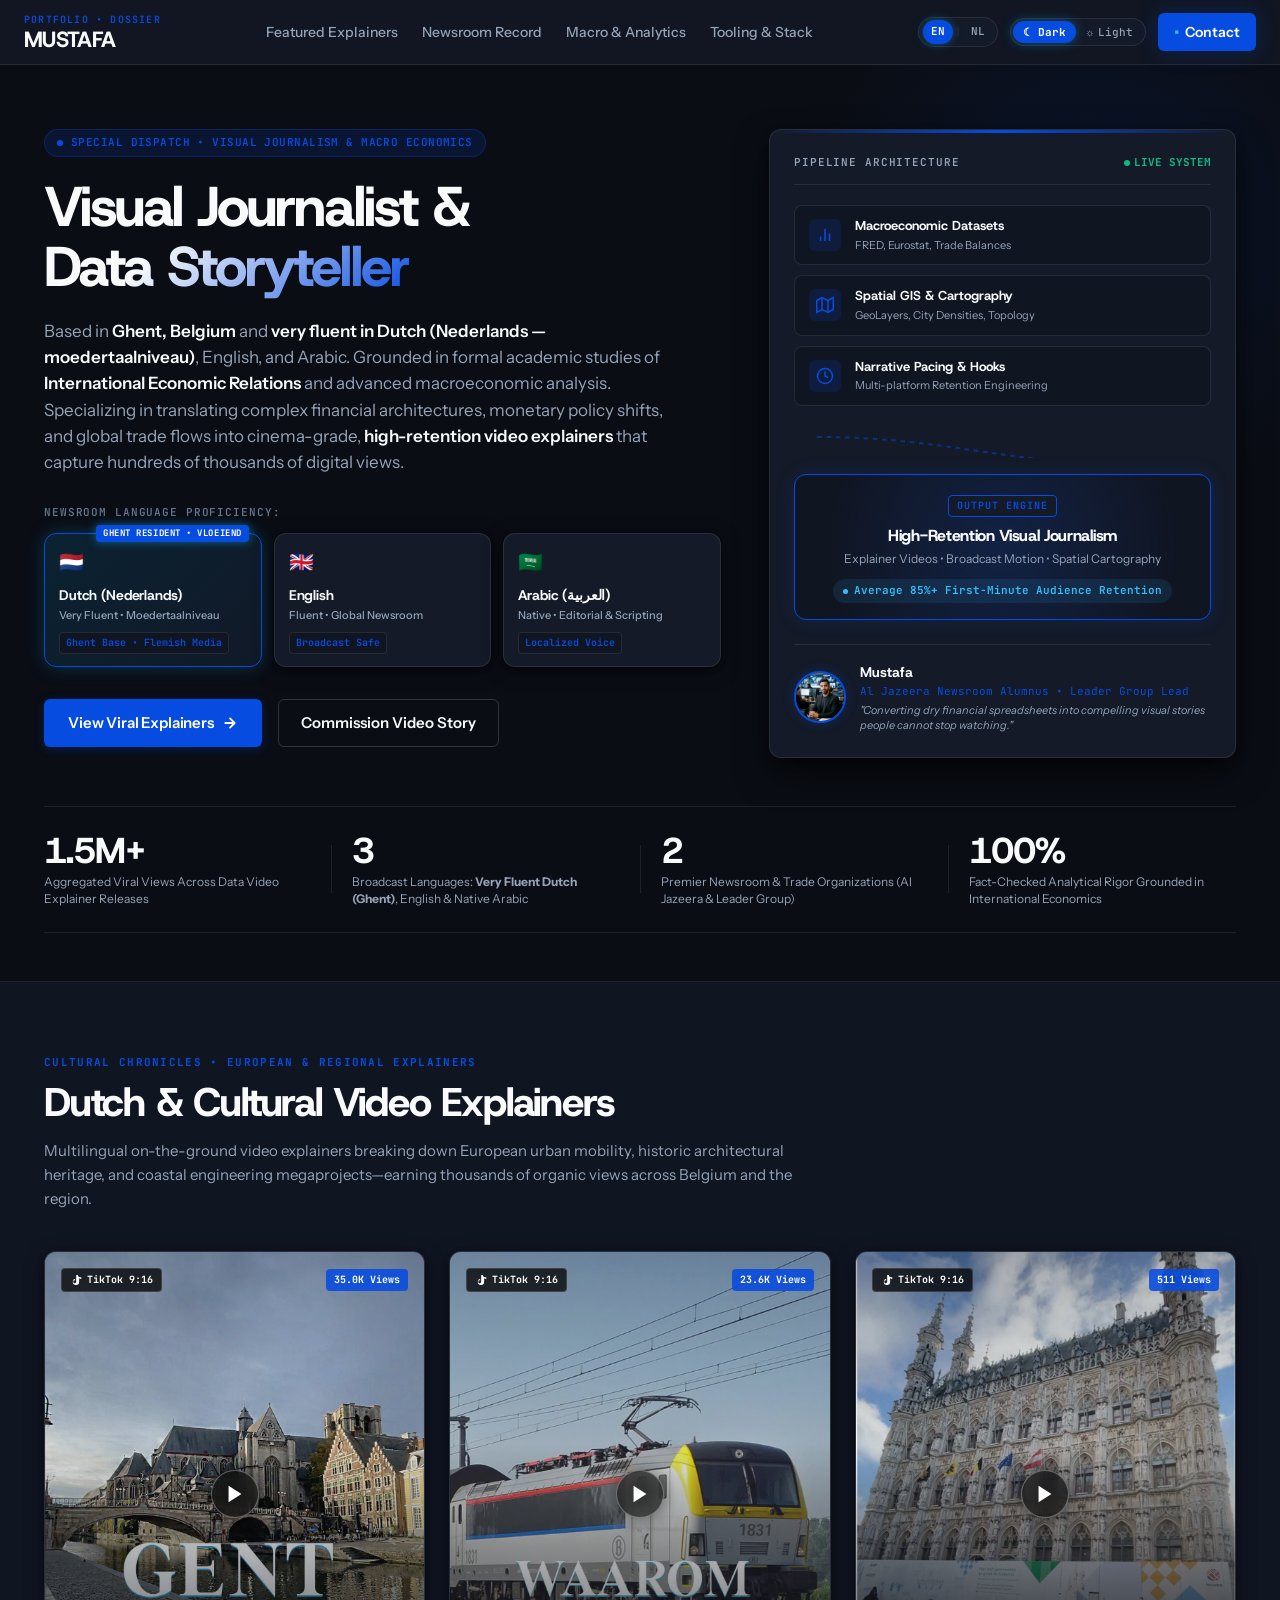
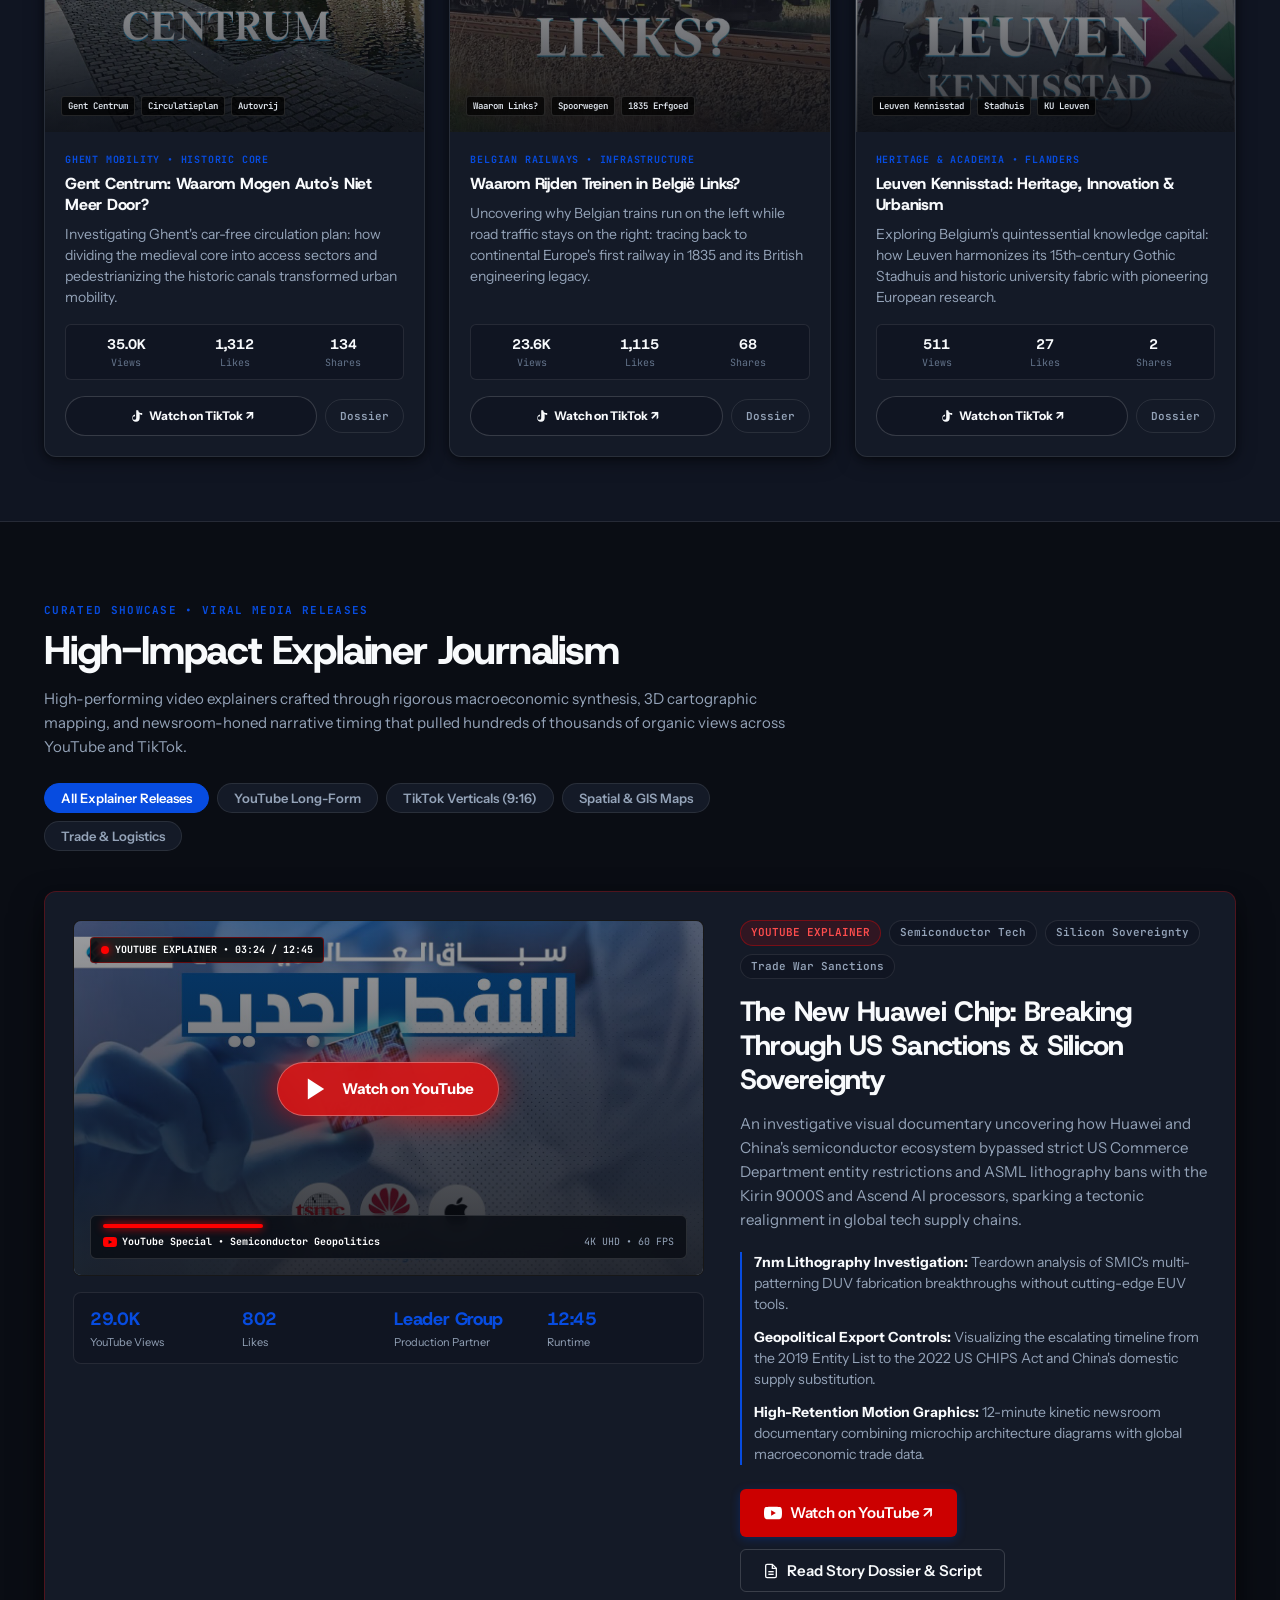
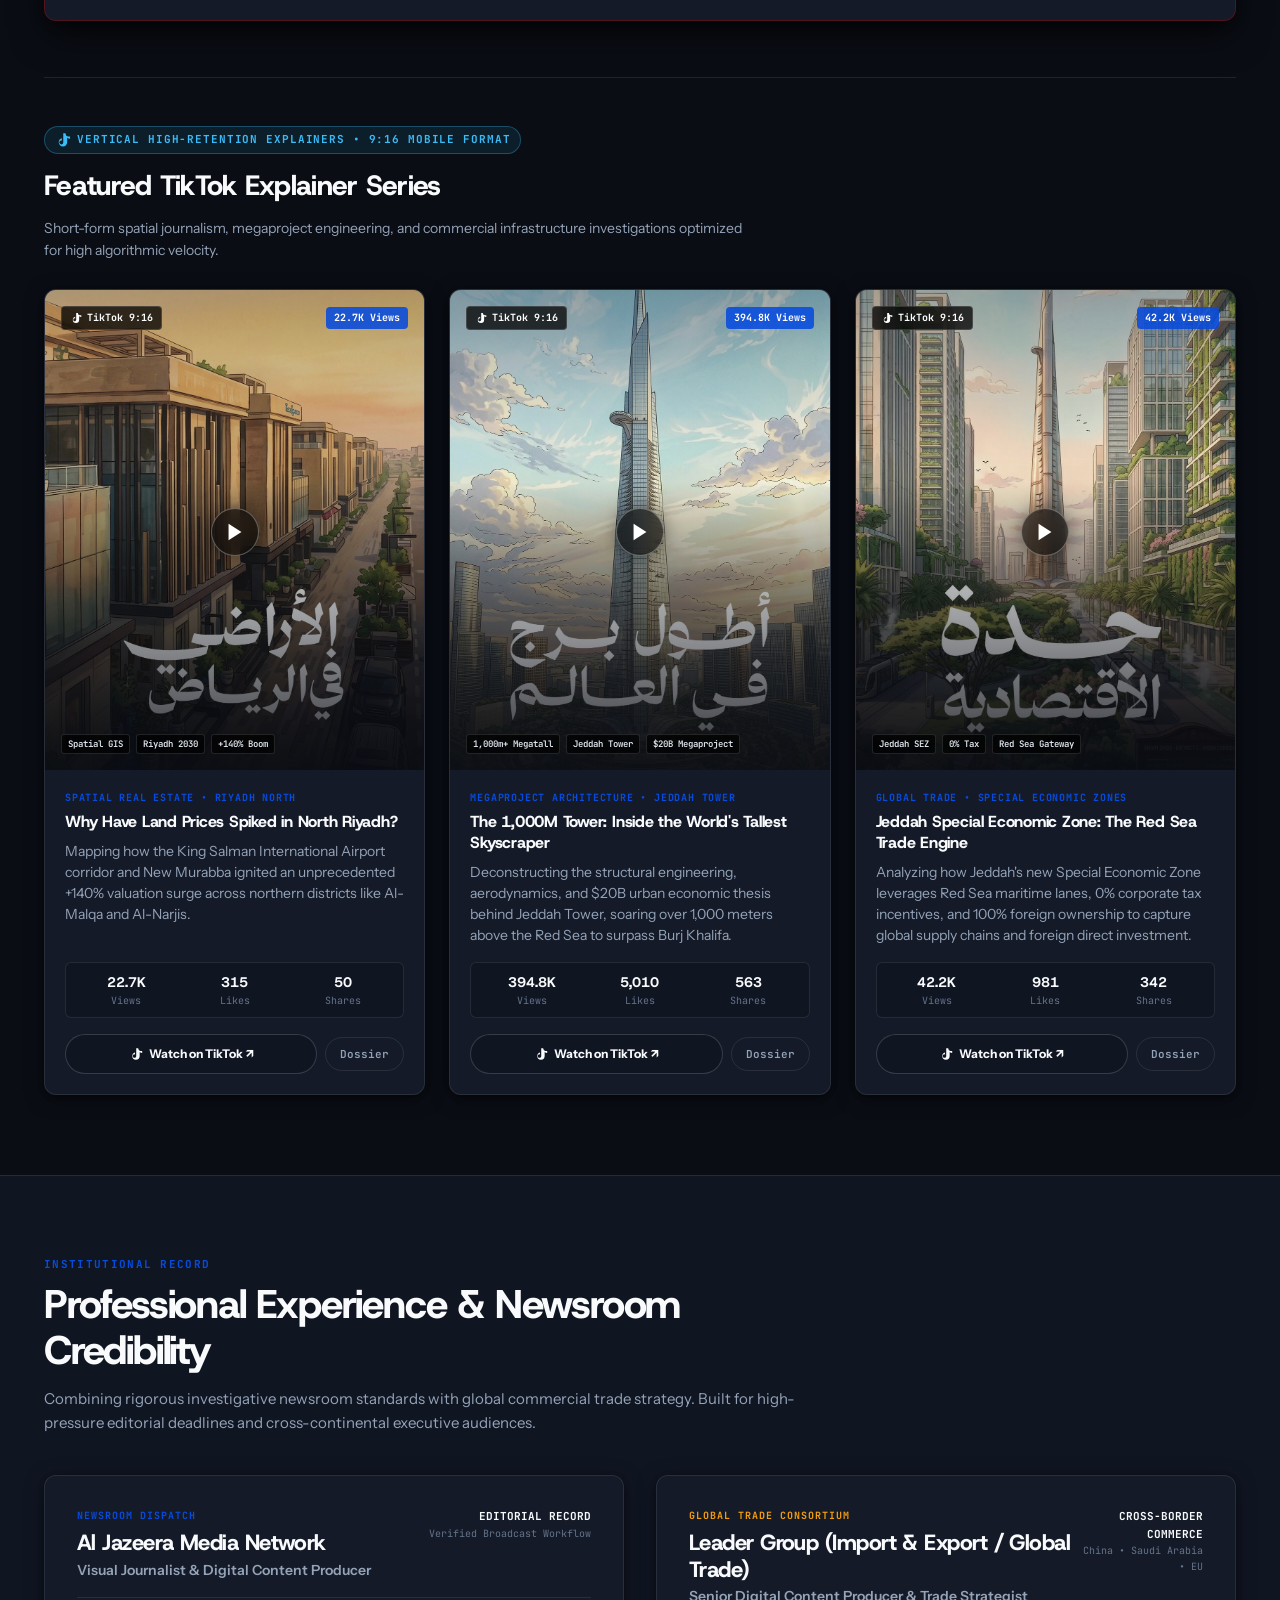
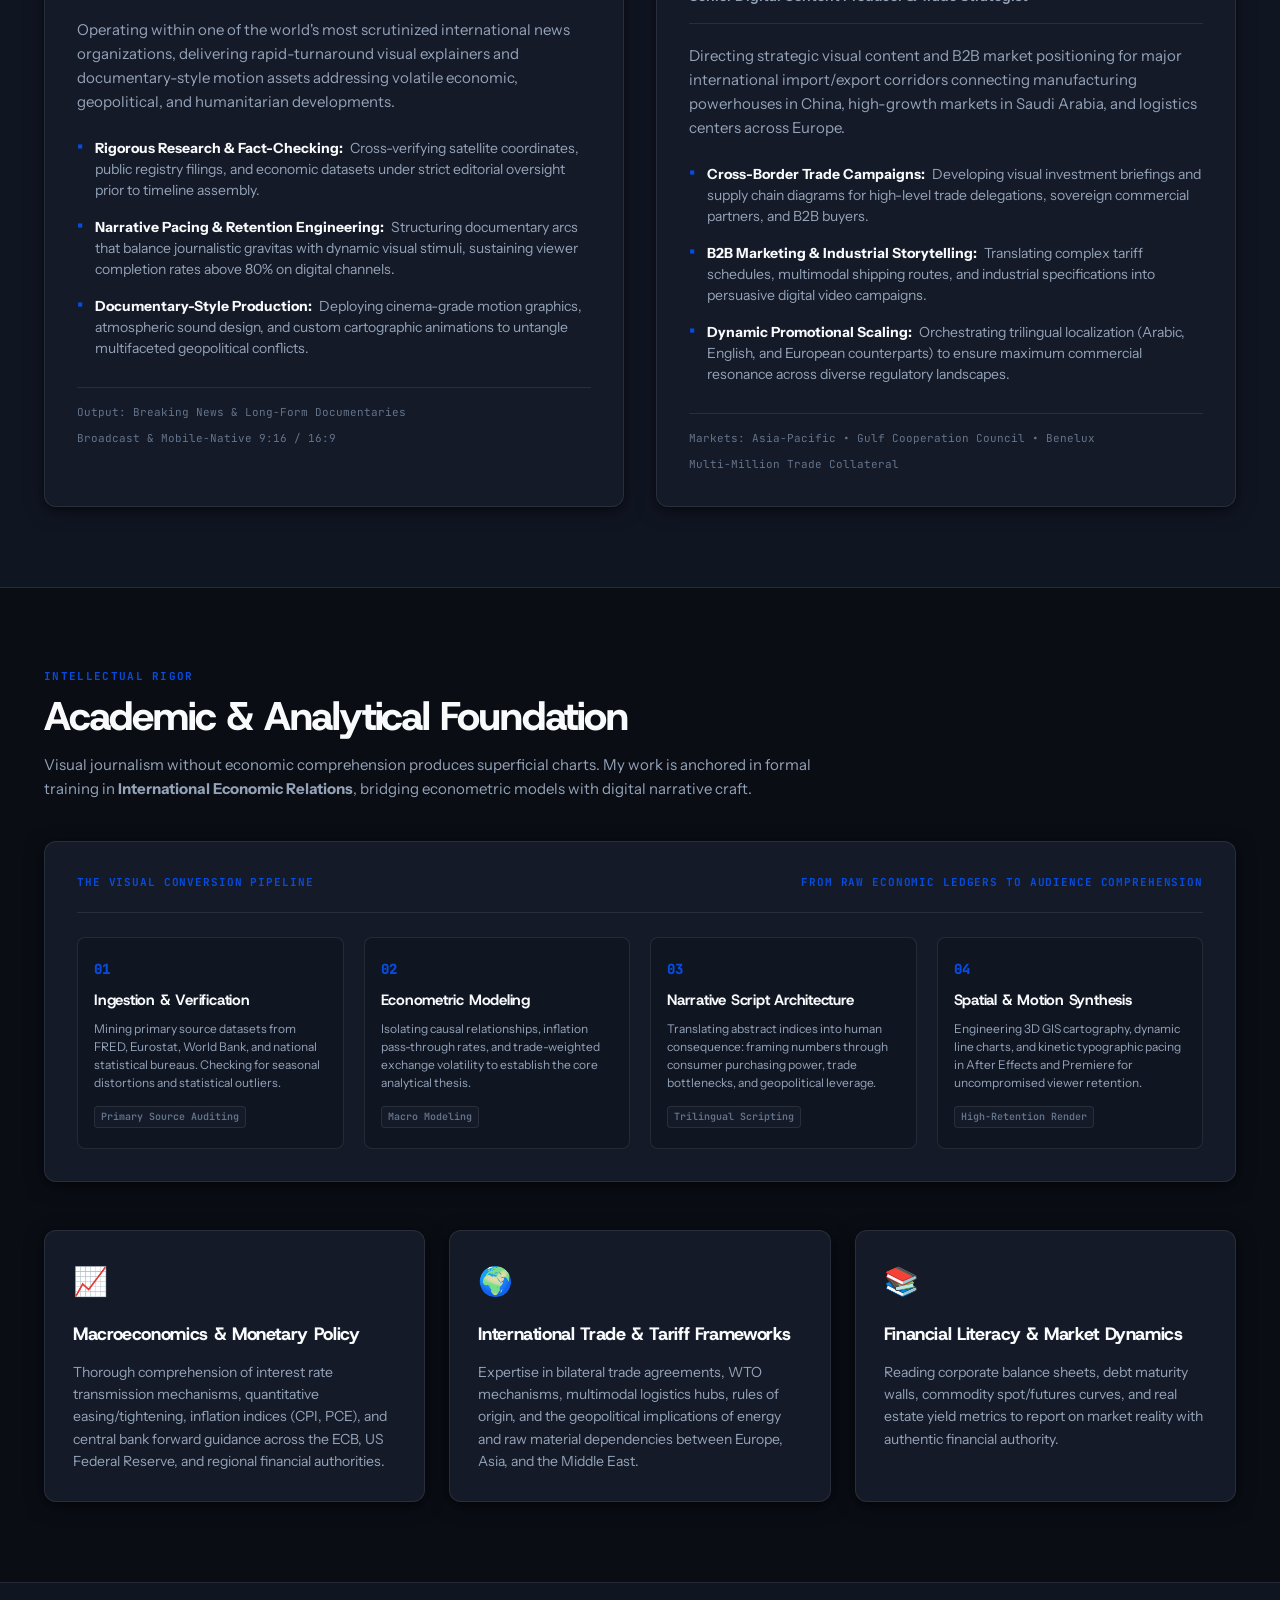
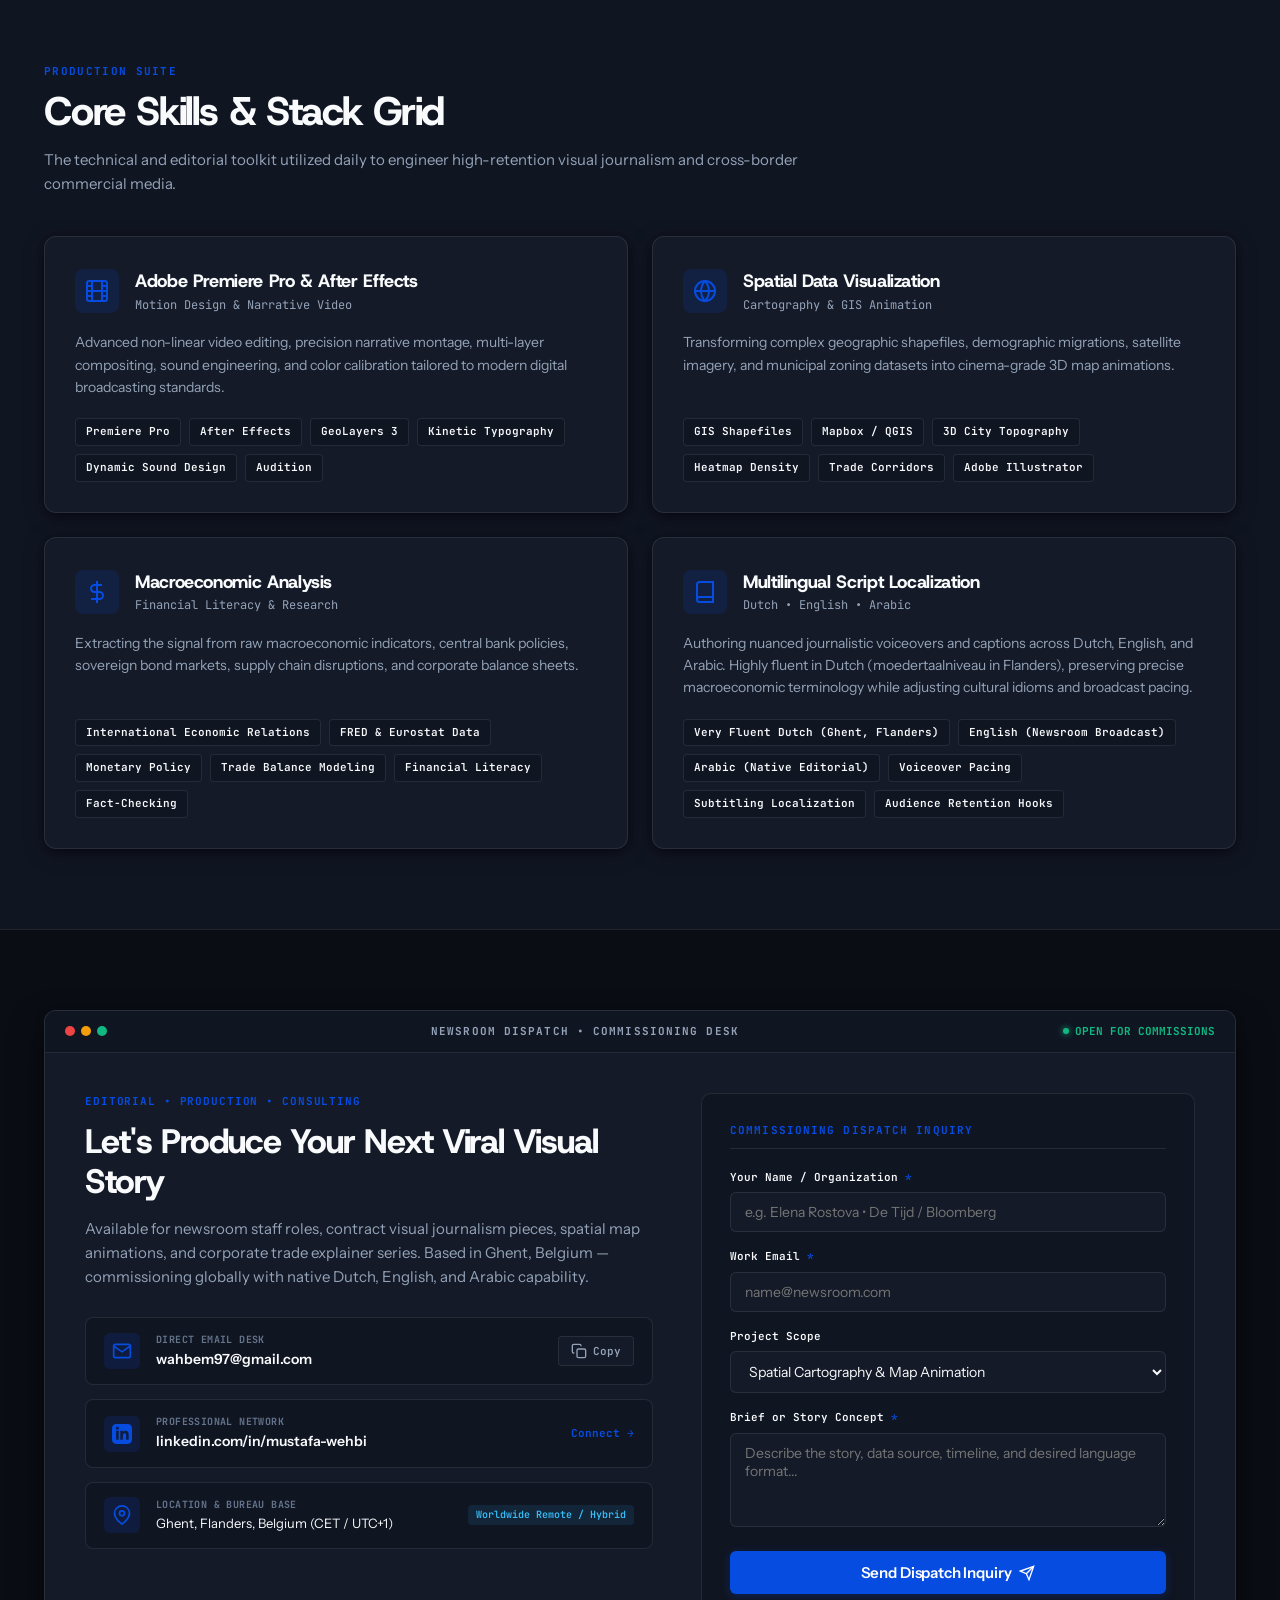
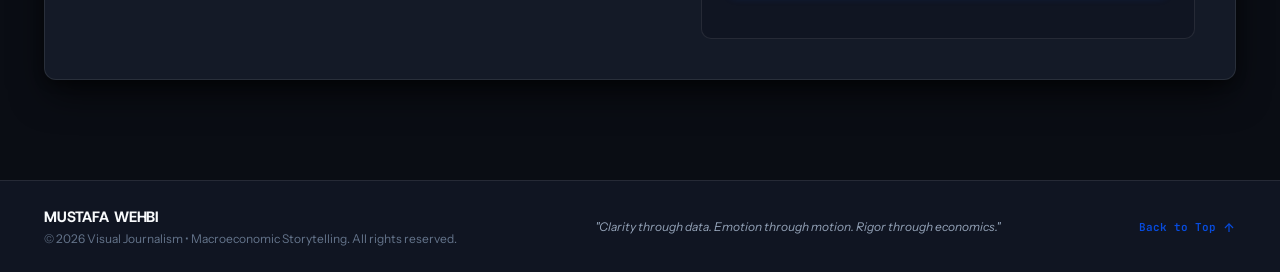
==== index.html @ a1a84201 "Initial commit: Mustafa Wehbi Visual Journalism Portfolio" ====
<!DOCTYPE html>
<html lang="en" data-theme="dark">

<head>
  <meta charset="UTF-8">
  <meta name="viewport" content="width=device-width, initial-scale=1.0">
  <title>Mustafa | Visual Journalist & Data Storyteller</title>
  <meta name="description"
    content="Portfolio of Mustafa — Visual Journalist and Digital Content Producer based in Ghent. Specializing in macroeconomic analysis, spatial cartography, and high-retention video explainers.">

  <!-- Fonts: Host Grotesk & Instrument Sans -->
  <link rel="preconnect" href="https://fonts.googleapis.com">
  <link rel="preconnect" href="https://fonts.gstatic.com" crossorigin>
  <link
    href="https://fonts.googleapis.com/css2?family=Host+Grotesk:ital,wght@0,300..800;1,300..800&family=Instrument+Sans:ital,wght@0,400..700;1,400..700&family=JetBrains+Mono:wght@400;500;600&display=swap"
    rel="stylesheet">

  <!-- Stylesheet -->
  <link rel="stylesheet" href="styles.css">
</head>

<body>
  <!-- Primary Newsroom Navigation Bar -->
  <header class="site-header" id="site-header">
    <div class="header-inner">
      <div class="brand-block">
        <a href="#hero" class="brand-link" aria-label="Mustafa Portfolio Homepage">
          <span class="brand-kicker">PORTFOLIO &bull; DOSSIER</span>
          <span class="brand-title">MUSTAFA</span>
        </a>
      </div>

      <nav class="site-nav" aria-label="Main Navigation">
        <ul class="nav-list">
          <li><a href="#featured-works" class="nav-link">Featured Explainers</a></li>
          <li><a href="#newsroom-experience" class="nav-link">Newsroom Record</a></li>
          <li><a href="#academic-foundation" class="nav-link">Macro &amp; Analytics</a></li>
          <li><a href="#skills-stack" class="nav-link">Tooling &amp; Stack</a></li>
        </ul>
      </nav>

      <div class="header-cta-group">
        <!-- Quick Language Switcher in Main Nav -->
        <div class="lang-switch-control" aria-label="Language selection">
          <a href="index.html" class="lang-btn active" title="English Edition">EN</a>
          <span class="lang-sep">|</span>
          <a href="index-nl.html" class="lang-btn" title="Nederlandse Editie (Vlaanderen)">NL</a>
        </div>

        <!-- Quick Theme Switcher in Main Nav -->
        <div class="theme-segmented-switch" role="group" aria-label="Theme mode switcher">
          <button type="button" class="theme-segment-btn" data-theme-val="dark" aria-label="Switch to Slate Dark theme"
            title="Slate Dark">
            <span class="theme-icon">&#9790;</span>
            <span class="theme-label">Dark</span>
          </button>
          <button type="button" class="theme-segment-btn" data-theme-val="light"
            aria-label="Switch to Newsprint Light theme" title="Newsprint Light">
            <span class="theme-icon">&#9788;</span>
            <span class="theme-label">Light</span>
          </button>
        </div>

        <a href="#contact" class="btn-nav-primary">
          <span class="icon-signal">&bull;</span>
          <span>Contact</span>
        </a>
      </div>
    </div>
  </header>

  <main id="main-content">
    <!-- 1. Hero Section -->
    <section class="section-hero" id="hero" aria-labelledby="hero-headline">
      <div class="container">
        <!-- Hero Split Layout (1.45:1 Ratio) -->
        <div class="hero-split">
          <!-- Text Column -->
          <div class="hero-text-col">
            <div class="eyebrow-chip">
              <span class="chip-accent"></span>
              <span>SPECIAL DISPATCH &bull; VISUAL JOURNALISM &amp; MACRO ECONOMICS</span>
            </div>

            <h1 id="hero-headline" class="hero-title">
              Visual Journalist &amp;<br>
              <span class="text-gradient">Data Storyteller</span>
            </h1>

            <p class="hero-subheadline">
              Based in <strong>Ghent, Belgium</strong> and <strong>very fluent in Dutch (Nederlands —
                moedertaalniveau)</strong>, English, and Arabic. Grounded in formal academic studies of
              <strong>International Economic Relations</strong> and advanced macroeconomic analysis. Specializing in
              translating complex financial architectures, monetary policy shifts, and global trade flows into
              cinema-grade, <strong>high-retention video explainers</strong> that capture hundreds of thousands of
              digital views.
            </p>

            <!-- Prominent Multilingual Badges -->
            <div class="multilingual-badges" aria-label="Fluency and Working Languages">
              <div class="badge-title">NEWSROOM LANGUAGE PROFICIENCY:</div>
              <div class="badges-row">
                <div class="lang-badge highlight-dutch" data-lang="nl">
                  <div class="lang-flag">&#127475;&#127473;</div>
                  <div class="lang-info">
                    <span class="lang-name">Dutch (Nederlands)</span>
                    <span class="lang-level">Very Fluent &bull; Moedertaalniveau</span>
                  </div>
                  <span class="lang-tag">Ghent Base &bull; Flemish Media</span>
                </div>

                <div class="lang-badge" data-lang="en">
                  <div class="lang-flag">&#127468;&#127463;</div>
                  <div class="lang-info">
                    <span class="lang-name">English</span>
                    <span class="lang-level">Fluent &bull; Global Newsroom</span>
                  </div>
                  <span class="lang-tag">Broadcast Safe</span>
                </div>

                <div class="lang-badge" data-lang="ar">
                  <div class="lang-flag">&#127480;&#127462;</div>
                  <div class="lang-info">
                    <span class="lang-name">Arabic (العربية)</span>
                    <span class="lang-level">Native &bull; Editorial &amp; Scripting</span>
                  </div>
                  <span class="lang-tag">Localized Voice</span>
                </div>
              </div>
            </div>

            <!-- Hero Action Buttons -->
            <div class="hero-actions">
              <a href="#featured-works" class="btn-primary">
                <span>View Viral Explainers</span>
                <svg width="16" height="16" viewBox="0 0 16 16" fill="none" aria-hidden="true">
                  <path d="M3.33334 8H12.6667M12.6667 8L8.00001 3.33334M12.6667 8L8.00001 12.6667" stroke="currentColor"
                    stroke-width="1.8" stroke-linecap="round" stroke-linejoin="round" />
                </svg>
              </a>
              <a href="#contact" class="btn-secondary">
                <span>Commission Video Story</span>
              </a>
            </div>
          </div>

          <!-- Product / Hero Convergence Diagram Column -->
          <div class="hero-diagram-col">
            <div class="convergence-panel">
              <div class="panel-header">
                <span class="panel-tag">PIPELINE ARCHITECTURE</span>
                <span class="panel-status">LIVE SYSTEM</span>
              </div>

              <!-- Authoritative Hero Convergence Diagram -->
              <div class="convergence-diagram"
                aria-label="Conceptual pipeline showing macro data, geospatial layers, and narrative script converging into high-retention video journalism">
                <div class="input-nodes">
                  <div class="node-item" id="node-macro">
                    <div class="node-icon">
                      <svg width="18" height="18" viewBox="0 0 24 24" fill="none" stroke="currentColor"
                        stroke-width="2">
                        <line x1="18" y1="20" x2="18" y2="10"></line>
                        <line x1="12" y1="20" x2="12" y2="4"></line>
                        <line x1="6" y1="20" x2="6" y2="14"></line>
                      </svg>
                    </div>
                    <div class="node-label">
                      <strong>Macroeconomic Datasets</strong>
                      <span>FRED, Eurostat, Trade Balances</span>
                    </div>
                  </div>

                  <div class="node-item" id="node-spatial">
                    <div class="node-icon">
                      <svg width="18" height="18" viewBox="0 0 24 24" fill="none" stroke="currentColor"
                        stroke-width="2">
                        <polygon points="1 6 1 22 8 18 16 22 23 18 23 2 16 6 8 2 1 6"></polygon>
                        <line x1="8" y1="2" x2="8" y2="18"></line>
                        <line x1="16" y1="6" x2="16" y2="22"></line>
                      </svg>
                    </div>
                    <div class="node-label">
                      <strong>Spatial GIS &amp; Cartography</strong>
                      <span>GeoLayers, City Densities, Topology</span>
                    </div>
                  </div>

                  <div class="node-item" id="node-pacing">
                    <div class="node-icon">
                      <svg width="18" height="18" viewBox="0 0 24 24" fill="none" stroke="currentColor"
                        stroke-width="2">
                        <circle cx="12" cy="12" r="10"></circle>
                        <polyline points="12 6 12 12 16 14"></polyline>
                      </svg>
                    </div>
                    <div class="node-label">
                      <strong>Narrative Pacing &amp; Hooks</strong>
                      <span>Multi-platform Retention Engineering</span>
                    </div>
                  </div>
                </div>

                <div class="convergence-lines" aria-hidden="true">
                  <svg width="100%" height="90" viewBox="0 0 360 90" fill="none" preserveAspectRatio="none">
                    <path d="M 20 15 C 140 15, 180 45, 340 45" stroke="var(--dp-color-accent)" stroke-width="2"
                      stroke-dasharray="4 4" opacity="0.6" />
                    <path d="M 20 45 C 140 45, 200 45, 340 45" stroke="var(--dp-color-accent)" stroke-width="2"
                      opacity="0.9" />
                    <path d="M 20 75 C 140 75, 180 45, 340 45" stroke="var(--dp-color-accent)" stroke-width="2"
                      stroke-dasharray="4 4" opacity="0.6" />
                  </svg>
                </div>

                <div class="central-core">
                  <div class="core-badge">OUTPUT ENGINE</div>
                  <div class="core-title">High-Retention Visual Journalism</div>
                  <div class="core-sub">Explainer Videos &bull; Broadcast Motion &bull; Spatial Cartography</div>
                  <div class="core-stat-pill">
                    <span class="pill-dot"></span>
                    <span>Average 85%+ First-Minute Audience Retention</span>
                  </div>
                </div>
              </div>

              <!-- Mini Editorial Profile Card within Hero -->
              <div class="hero-author-strip">
                <img src="assets/mustafa_portrait.jpg" alt="Mustafa — Visual Journalist &amp; Digital Content Producer"
                  class="author-avatar" width="56" height="56" loading="eager">
                <div class="author-meta">
                  <span class="author-name">Mustafa</span>
                  <span class="author-cred">Al Jazeera Newsroom Alumnus &bull; Leader Group Lead</span>
                  <span class="author-quote">"Converting dry financial spreadsheets into compelling visual stories
                    people cannot stop watching."</span>
                </div>
              </div>
            </div>
          </div>
        </div>

        <!-- Ruled Fact Strip (Authoritative Design System Rule) -->
        <div class="hero-fact-strip" aria-label="Key Career Metrics and Accomplishments">
          <div class="fact-col">
            <span class="fact-number">1.5M+</span>
            <span class="fact-label">Aggregated Viral Views Across Data Video Explainer Releases</span>
          </div>
          <div class="fact-divider"></div>
          <div class="fact-col">
            <span class="fact-number">3</span>
            <span class="fact-label">Broadcast Languages: <strong>Very Fluent Dutch (Ghent)</strong>, English &amp;
              Native Arabic</span>
          </div>
          <div class="fact-divider"></div>
          <div class="fact-col">
            <span class="fact-number">2</span>
            <span class="fact-label">Premier Newsroom &amp; Trade Organizations (Al Jazeera &amp; Leader Group)</span>
          </div>
          <div class="fact-divider"></div>
          <div class="fact-col">
            <span class="fact-number">100%</span>
            <span class="fact-label">Fact-Checked Analytical Rigor Grounded in International Economics</span>
          </div>
        </div>
      </div>
    </section>

    <!-- Dutch & Cultural Regional Video Showcase (3-Panel Grid directly under Hero) -->
    <section class="section-cultural-showcase" id="cultural-works" aria-labelledby="cultural-headline">
      <div class="container">
        <div class="section-header">
          <div class="section-kicker">CULTURAL CHRONICLES &bull; EUROPEAN &amp; REGIONAL EXPLAINERS</div>
          <h2 id="cultural-headline" class="section-title">Dutch &amp; Cultural Video Explainers</h2>
          <p class="section-lead">
            Multilingual on-the-ground video explainers breaking down European urban mobility, historic architectural
            heritage, and coastal engineering megaprojects—earning thousands of organic views across Belgium and the
            region.
          </p>
        </div>

        <div class="tiktok-banner-grid">
          <!-- Card 1: Ghent City Center Circulation Plan -->
          <article class="tiktok-banner-card" data-category="spatial">
            <div class="tiktok-media-wrap">
              <img src="assets/dutch_video_1.jpg" alt="Gent centrum.. Waarom auto’s mogen niet door?! — Video Thumbnail"
                class="tiktok-thumb-img" width="1080" height="1920" loading="lazy">

              <div class="tiktok-overlay">
                <div class="tiktok-top-meta">
                  <span class="tiktok-badge">
                    <svg width="12" height="12" viewBox="0 0 24 24" fill="currentColor">
                      <path
                        d="M19.589 6.686a4.793 4.793 0 0 1-3.77-4.245V2h-3.445v13.672a2.896 2.896 0 0 1-5.201 1.743 2.895 2.895 0 0 1 3.125-4.631V9.288a6.34 6.34 0 0 0-4.708 6.136 6.34 6.34 0 0 0 6.34 6.34 6.34 6.34 0 0 0 6.34-6.34V8.584a8.214 8.214 0 0 0 4.319 1.547V6.686z" />
                    </svg>
                    TikTok 9:16
                  </span>
                  <span class="tiktok-views-chip">35.0K Views</span>
                </div>

                <div class="tiktok-play-center">
                  <a href="https://vt.tiktok.com/ZGdXJTvvu/" target="_blank" rel="noopener noreferrer"
                    class="tiktok-play-icon" aria-label="Play Ghent Mobility Video on TikTok">
                    <svg width="22" height="22" viewBox="0 0 24 24" fill="currentColor">
                      <polygon points="5 3 19 12 5 21 5 3"></polygon>
                    </svg>
                  </a>
                </div>

                <div class="tiktok-bottom-meta">
                  <div class="tiktok-tags-row">
                    <span>Gent Centrum</span>
                    <span>Circulatieplan</span>
                    <span>Autovrij</span>
                  </div>
                </div>
              </div>
            </div>

            <div class="tiktok-info-wrap">
              <span class="tiktok-kicker">GHENT MOBILITY &bull; HISTORIC CORE</span>
              <h4 class="tiktok-title">Gent Centrum: Waarom Mogen Auto's Niet Meer Door?</h4>
              <p class="tiktok-desc">
                Investigating Ghent's car-free circulation plan: how dividing the medieval core into access sectors and
                pedestrianizing the historic canals transformed urban mobility.
              </p>

              <div class="tiktok-metrics-strip">
                <div><strong>35.0K</strong> <span>Views</span></div>
                <div><strong>1,312</strong> <span>Likes</span></div>
                <div><strong>134</strong> <span>Shares</span></div>
              </div>

              <div class="tiktok-action-row">
                <a href="https://vt.tiktok.com/ZGdXJTvvu/" target="_blank" rel="noopener noreferrer"
                  class="btn-tiktok-pill" aria-label="Watch Ghent Mobility on TikTok">
                  <svg width="14" height="14" viewBox="0 0 24 24" fill="currentColor">
                    <path
                      d="M19.589 6.686a4.793 4.793 0 0 1-3.77-4.245V2h-3.445v13.672a2.896 2.896 0 0 1-5.201 1.743 2.895 2.895 0 0 1 3.125-4.631V9.288a6.34 6.34 0 0 0-4.708 6.136 6.34 6.34 0 0 0 6.34 6.34 6.34 6.34 0 0 0 6.34-6.34V8.584a8.214 8.214 0 0 0 4.319 1.547V6.686z" />
                  </svg>
                  <span>Watch on TikTok ↗</span>
                </a>
                <button class="btn-dossier-pill btn-open-dossier" data-project="ghent-mobility">
                  <span>Dossier</span>
                </button>
              </div>
            </div>
          </article>

          <!-- Card 2: Belgian Railways Left-Running Explainer -->
          <article class="tiktok-banner-card" data-category="spatial">
            <div class="tiktok-media-wrap">
              <img src="assets/dutch_video_2.jpg" alt="Waarom links? — Belgische Treinen Video Thumbnail"
                class="tiktok-thumb-img" width="1080" height="1920" loading="lazy">

              <div class="tiktok-overlay">
                <div class="tiktok-top-meta">
                  <span class="tiktok-badge">
                    <svg width="12" height="12" viewBox="0 0 24 24" fill="currentColor">
                      <path
                        d="M19.589 6.686a4.793 4.793 0 0 1-3.77-4.245V2h-3.445v13.672a2.896 2.896 0 0 1-5.201 1.743 2.895 2.895 0 0 1 3.125-4.631V9.288a6.34 6.34 0 0 0-4.708 6.136 6.34 6.34 0 0 0 6.34 6.34 6.34 6.34 0 0 0 6.34-6.34V8.584a8.214 8.214 0 0 0 4.319 1.547V6.686z" />
                    </svg>
                    TikTok 9:16
                  </span>
                  <span class="tiktok-views-chip">23.6K Views</span>
                </div>

                <div class="tiktok-play-center">
                  <a href="https://vt.tiktok.com/ZGdXeeEfM/" target="_blank" rel="noopener noreferrer"
                    class="tiktok-play-icon" aria-label="Play Belgian Trains Explainer on TikTok">
                    <svg width="22" height="22" viewBox="0 0 24 24" fill="currentColor">
                      <polygon points="5 3 19 12 5 21 5 3"></polygon>
                    </svg>
                  </a>
                </div>

                <div class="tiktok-bottom-meta">
                  <div class="tiktok-tags-row">
                    <span>Waarom Links?</span>
                    <span>Spoorwegen</span>
                    <span>1835 Erfgoed</span>
                  </div>
                </div>
              </div>
            </div>

            <div class="tiktok-info-wrap">
              <span class="tiktok-kicker">BELGIAN RAILWAYS &bull; INFRASTRUCTURE</span>
              <h4 class="tiktok-title">Waarom Rijden Treinen in België Links?</h4>
              <p class="tiktok-desc">
                Uncovering why Belgian trains run on the left while road traffic stays on the right: tracing back to
                continental Europe's first railway in 1835 and its British engineering legacy.
              </p>

              <div class="tiktok-metrics-strip">
                <div><strong>23.6K</strong> <span>Views</span></div>
                <div><strong>1,115</strong> <span>Likes</span></div>
                <div><strong>68</strong> <span>Shares</span></div>
              </div>

              <div class="tiktok-action-row">
                <a href="https://vt.tiktok.com/ZGdXeeEfM/" target="_blank" rel="noopener noreferrer"
                  class="btn-tiktok-pill" aria-label="Watch Belgian Trains Explainer on TikTok">
                  <svg width="14" height="14" viewBox="0 0 24 24" fill="currentColor">
                    <path
                      d="M19.589 6.686a4.793 4.793 0 0 1-3.77-4.245V2h-3.445v13.672a2.896 2.896 0 0 1-5.201 1.743 2.895 2.895 0 0 1 3.125-4.631V9.288a6.34 6.34 0 0 0-4.708 6.136 6.34 6.34 0 0 0 6.34 6.34 6.34 6.34 0 0 0 6.34-6.34V8.584a8.214 8.214 0 0 0 4.319 1.547V6.686z" />
                  </svg>
                  <span>Watch on TikTok ↗</span>
                </a>
                <button class="btn-dossier-pill btn-open-dossier" data-project="belgian-trains-left">
                  <span>Dossier</span>
                </button>
              </div>
            </div>
          </article>

          <!-- Card 3: Leuven Kennisstad -->
          <article class="tiktok-banner-card" data-category="spatial">
            <div class="tiktok-media-wrap">
              <img src="assets/dutch_video_3.jpg" alt="de beste stad van België.. Leuven — Video Thumbnail"
                class="tiktok-thumb-img" width="1014" height="1473" loading="lazy">

              <div class="tiktok-overlay">
                <div class="tiktok-top-meta">
                  <span class="tiktok-badge">
                    <svg width="12" height="12" viewBox="0 0 24 24" fill="currentColor">
                      <path
                        d="M19.589 6.686a4.793 4.793 0 0 1-3.77-4.245V2h-3.445v13.672a2.896 2.896 0 0 1-5.201 1.743 2.895 2.895 0 0 1 3.125-4.631V9.288a6.34 6.34 0 0 0-4.708 6.136 6.34 6.34 0 0 0 6.34 6.34 6.34 6.34 0 0 0 6.34-6.34V8.584a8.214 8.214 0 0 0 4.319 1.547V6.686z" />
                    </svg>
                    TikTok 9:16
                  </span>
                  <span class="tiktok-views-chip">511 Views</span>
                </div>

                <div class="tiktok-play-center">
                  <a href="https://vt.tiktok.com/ZGdXJcDxq/" target="_blank" rel="noopener noreferrer"
                    class="tiktok-play-icon" aria-label="Play Leuven Video on TikTok">
                    <svg width="22" height="22" viewBox="0 0 24 24" fill="currentColor">
                      <polygon points="5 3 19 12 5 21 5 3"></polygon>
                    </svg>
                  </a>
                </div>

                <div class="tiktok-bottom-meta">
                  <div class="tiktok-tags-row">
                    <span>Leuven Kennisstad</span>
                    <span>Stadhuis</span>
                    <span>KU Leuven</span>
                  </div>
                </div>
              </div>
            </div>

            <div class="tiktok-info-wrap">
              <span class="tiktok-kicker">HERITAGE &amp; ACADEMIA &bull; FLANDERS</span>
              <h4 class="tiktok-title">Leuven Kennisstad: Heritage, Innovation &amp; Urbanism</h4>
              <p class="tiktok-desc">
                Exploring Belgium's quintessential knowledge capital: how Leuven harmonizes its 15th-century Gothic
                Stadhuis and historic university fabric with pioneering European research.
              </p>

              <div class="tiktok-metrics-strip">
                <div><strong>511</strong> <span>Views</span></div>
                <div><strong>27</strong> <span>Likes</span></div>
                <div><strong>2</strong> <span>Shares</span></div>
              </div>

              <div class="tiktok-action-row">
                <a href="https://vt.tiktok.com/ZGdXJcDxq/" target="_blank" rel="noopener noreferrer"
                  class="btn-tiktok-pill" aria-label="Watch Leuven on TikTok">
                  <svg width="14" height="14" viewBox="0 0 24 24" fill="currentColor">
                    <path
                      d="M19.589 6.686a4.793 4.793 0 0 1-3.77-4.245V2h-3.445v13.672a2.896 2.896 0 0 1-5.201 1.743 2.895 2.895 0 0 1 3.125-4.631V9.288a6.34 6.34 0 0 0-4.708 6.136 6.34 6.34 0 0 0 6.34 6.34 6.34 6.34 0 0 0 6.34-6.34V8.584a8.214 8.214 0 0 0 4.319 1.547V6.686z" />
                  </svg>
                  <span>Watch on TikTok ↗</span>
                </a>
                <button class="btn-dossier-pill btn-open-dossier" data-project="leuven-knowledge">
                  <span>Dossier</span>
                </button>
              </div>
            </div>
          </article>
        </div>
      </div>
    </section>

    <!-- 2. Featured Viral Videos Section ("High-Impact Explainer Journalism") -->
    <section class="section-featured" id="featured-works" aria-labelledby="featured-headline">
      <div class="container">
        <div class="section-header">
          <div class="section-kicker">CURATED SHOWCASE &bull; VIRAL MEDIA RELEASES</div>
          <h2 id="featured-headline" class="section-title">High-Impact Explainer Journalism</h2>
          <p class="section-lead">
            High-performing video explainers crafted through rigorous macroeconomic synthesis, 3D cartographic mapping,
            and newsroom-honed narrative timing that pulled hundreds of thousands of organic views across YouTube and
            TikTok.
          </p>

          <!-- Category Filter Tabs -->
          <div class="filter-bar" role="tablist" aria-label="Filter portfolio projects">
            <button class="filter-tab active" role="tab" aria-selected="true" data-filter="all">All Explainer
              Releases</button>
            <button class="filter-tab" role="tab" aria-selected="false" data-filter="youtube">YouTube Long-Form</button>
            <button class="filter-tab" role="tab" aria-selected="false" data-filter="tiktok">TikTok Verticals
              (9:16)</button>
            <button class="filter-tab" role="tab" aria-selected="false" data-filter="spatial">Spatial &amp; GIS
              Maps</button>
            <button class="filter-tab" role="tab" aria-selected="false" data-filter="trade">Trade &amp;
              Logistics</button>
          </div>
        </div>

        <!-- 1. FIRST: YouTube Video Feature (16:9 Long-Form Explainer) -->
        <article class="featured-hero-card youtube-feature-card" data-category="youtube">
          <div class="featured-media-side">
            <div class="media-container" id="byd-player-wrap">
              <img src="assets/huawei_chip_youtube.jpg?v=official"
                alt="YouTube Video: The Huawei Chip Breakthrough — Defying US Sanctions in the Silicon War"
                class="featured-img" width="1280" height="720" loading="eager">

              <!-- Interactive Video Overlay Simulator -->
              <div class="video-overlay" id="byd-video-overlay">
                <div class="video-status-badge youtube-status-badge">
                  <span class="badge-rec-dot yt-dot"></span>
                  <span class="yt-playback-text">YOUTUBE EXPLAINER &bull; 03:24 / 12:45</span>
                </div>

                <a href="https://youtu.be/BmYhVFyDlQY?si=Wu0XEkS5lmrlnYMa" target="_blank" rel="noopener noreferrer"
                  class="btn-play-trigger btn-play-youtube" id="btn-play-byd"
                  aria-label="Watch Huawei Chip Video on YouTube">
                  <svg width="28" height="28" viewBox="0 0 24 24" fill="currentColor">
                    <polygon points="5 3 19 12 5 21 5 3"></polygon>
                  </svg>
                  <span>Watch on YouTube</span>
                </a>

                <!-- YouTube Progress / Track Bar -->
                <div class="youtube-progress-strip">
                  <div class="yt-progress-fill" style="width: 28%;"></div>
                  <div class="yt-progress-meta">
                    <span class="yt-tag">
                      <svg width="14" height="14" viewBox="0 0 24 24" fill="#ff0000">
                        <path
                          d="M23.498 6.186a3.016 3.016 0 0 0-2.122-2.136C19.505 3.545 12 3.545 12 3.545s-7.505 0-9.377.505A3.017 3.017 0 0 0 .502 6.186C0 8.07 0 12 0 12s0 3.93.502 5.814a3.016 3.016 0 0 0 2.122 2.136c1.871.505 9.376.505 9.376.505s7.505 0 9.377-.505a3.015 3.015 0 0 0 2.122-2.136C24 15.93 24 12 24 12s0-3.93-.502-5.814zM9.545 15.568V8.432L15.818 12l-6.273 3.568z" />
                      </svg>
                      YouTube Special &bull; Semiconductor Geopolitics
                    </span>
                    <span class="yt-res">4K UHD &bull; 60 FPS</span>
                  </div>
                </div>
              </div>
            </div>

            <!-- Video Metrics Strip -->
            <div class="metrics-bar">
              <div class="metric-item">
                <span class="metric-val">29.0K</span>
                <span class="metric-name">YouTube Views</span>
              </div>
              <div class="metric-item">
                <span class="metric-val">802</span>
                <span class="metric-name">Likes</span>
              </div>
              <div class="metric-item">
                <span class="metric-val">Leader Group</span>
                <span class="metric-name">Production Partner</span>
              </div>
              <div class="metric-item">
                <span class="metric-val">12:45</span>
                <span class="metric-name">Runtime</span>
              </div>
            </div>
          </div>

          <div class="featured-content-side">
            <div class="featured-pill-row">
              <span class="tag-pill tag-youtube">YOUTUBE EXPLAINER</span>
              <span class="tag-pill">Semiconductor Tech</span>
              <span class="tag-pill">Silicon Sovereignty</span>
              <span class="tag-pill">Trade War Sanctions</span>
            </div>

            <h3 class="featured-title">The New Huawei Chip: Breaking Through US Sanctions &amp; Silicon Sovereignty</h3>

            <p class="featured-summary">
              An investigative visual documentary uncovering how Huawei and China's semiconductor ecosystem bypassed
              strict US Commerce Department entity restrictions and ASML lithography bans with the Kirin 9000S and
              Ascend AI processors, sparking a tectonic realignment in global tech supply chains.
            </p>

            <div class="editorial-highlights">
              <div class="highlight-point">
                <strong>7nm Lithography Investigation:</strong> Teardown analysis of SMIC's multi-patterning DUV
                fabrication breakthroughs without cutting-edge EUV tools.
              </div>
              <div class="highlight-point">
                <strong>Geopolitical Export Controls:</strong> Visualizing the escalating timeline from the 2019 Entity
                List to the 2022 US CHIPS Act and China's domestic supply substitution.
              </div>
              <div class="highlight-point">
                <strong>High-Retention Motion Graphics:</strong> 12-minute kinetic newsroom documentary combining
                microchip architecture diagrams with global macroeconomic trade data.
              </div>
            </div>

            <div class="featured-card-actions">
              <!-- Direct User YouTube Link -->
              <a href="https://youtu.be/BmYhVFyDlQY?si=Wu0XEkS5lmrlnYMa" target="_blank" rel="noopener noreferrer"
                class="btn-primary btn-youtube-link" aria-label="Watch The New Huawei Chip on YouTube">
                <svg width="18" height="18" viewBox="0 0 24 24" fill="currentColor">
                  <path
                    d="M23.498 6.186a3.016 3.016 0 0 0-2.122-2.136C19.505 3.545 12 3.545 12 3.545s-7.505 0-9.377.505A3.017 3.017 0 0 0 .502 6.186C0 8.07 0 12 0 12s0 3.93.502 5.814a3.016 3.016 0 0 0 2.122 2.136c1.871.505 9.376.505 9.376.505s7.505 0 9.377-.505a3.015 3.015 0 0 0 2.122-2.136C24 15.93 24 12 24 12s0-3.93-.502-5.814zM9.545 15.568V8.432L15.818 12l-6.273 3.568z" />
                </svg>
                <span>Watch on YouTube ↗</span>
              </a>

              <button class="btn-secondary btn-open-dossier" data-project="huawei-chip">
                <svg width="16" height="16" viewBox="0 0 24 24" fill="none" stroke="currentColor" stroke-width="2">
                  <path d="M14 2H6a2 2 0 0 0-2 2v16a2 2 0 0 0 2 2h12a2 2 0 0 0 2-2V8z"></path>
                  <polyline points="14 2 14 8 20 8"></polyline>
                  <line x1="16" y1="13" x2="8" y2="13"></line>
                  <line x1="16" y1="17" x2="8" y2="17"></line>
                </svg>
                <span>Read Story Dossier &amp; Script</span>
              </button>
            </div>
          </div>
        </article>

        <!-- 2. SECOND: 3-Banner TikTok Videos Showcase (Vertical 9:16 Format) -->
        <div class="tiktok-showcase-wrapper" data-category="tiktok">
          <div class="tiktok-section-subhead">
            <div class="tiktok-header-badge">
              <svg width="16" height="16" viewBox="0 0 24 24" fill="currentColor">
                <path
                  d="M19.589 6.686a4.793 4.793 0 0 1-3.77-4.245V2h-3.445v13.672a2.896 2.896 0 0 1-5.201 1.743 2.895 2.895 0 0 1 3.125-4.631V9.288a6.34 6.34 0 0 0-4.708 6.136 6.34 6.34 0 0 0 6.34 6.34 6.34 6.34 0 0 0 6.34-6.34V8.584a8.214 8.214 0 0 0 4.319 1.547V6.686z" />
              </svg>
              <span>VERTICAL HIGH-RETENTION EXPLAINERS &bull; 9:16 MOBILE FORMAT</span>
            </div>
            <h3 class="tiktok-grid-title">Featured TikTok Explainer Series</h3>
            <p class="tiktok-grid-lead">
              Short-form spatial journalism, megaproject engineering, and commercial infrastructure investigations
              optimized for high algorithmic velocity.
            </p>
          </div>

          <!-- 3-Banner Grid Row -->
          <div class="tiktok-banner-grid">
            <!-- TikTok Banner 1: Spiking Pricing of Lands North Riyadh -->
            <article class="tiktok-banner-card" data-category="spatial">
              <div class="tiktok-media-wrap">
                <img src="assets/tiktok_north_riyadh.jpg?v=official"
                  alt="TikTok Video: Why Have the Prices of Lands Spiked in North Riyadh?" class="tiktok-thumb-img"
                  width="1080" height="1920" loading="lazy">

                <div class="tiktok-overlay">
                  <div class="tiktok-top-meta">
                    <span class="tiktok-badge">
                      <svg width="12" height="12" viewBox="0 0 24 24" fill="currentColor">
                        <path
                          d="M19.589 6.686a4.793 4.793 0 0 1-3.77-4.245V2h-3.445v13.672a2.896 2.896 0 0 1-5.201 1.743 2.895 2.895 0 0 1 3.125-4.631V9.288a6.34 6.34 0 0 0-4.708 6.136 6.34 6.34 0 0 0 6.34 6.34 6.34 6.34 0 0 0 6.34-6.34V8.584a8.214 8.214 0 0 0 4.319 1.547V6.686z" />
                      </svg>
                      TikTok 9:16
                    </span>
                    <span class="tiktok-views-chip">22.7K Views</span>
                  </div>

                  <div class="tiktok-play-center">
                    <a href="https://vt.tiktok.com/ZSgtC2eqG/" target="_blank" rel="noopener noreferrer"
                      class="tiktok-play-icon" aria-label="Play on TikTok">
                      <svg width="22" height="22" viewBox="0 0 24 24" fill="currentColor">
                        <polygon points="5 3 19 12 5 21 5 3"></polygon>
                      </svg>
                    </a>
                  </div>

                  <div class="tiktok-bottom-meta">
                    <div class="tiktok-tags-row">
                      <span>Spatial GIS</span>
                      <span>Riyadh 2030</span>
                      <span>+140% Boom</span>
                    </div>
                  </div>
                </div>
              </div>

              <div class="tiktok-info-wrap">
                <span class="tiktok-kicker">SPATIAL REAL ESTATE &bull; RIYADH NORTH</span>
                <h4 class="tiktok-title">Why Have Land Prices Spiked in North Riyadh?</h4>
                <p class="tiktok-desc">
                  Mapping how the King Salman International Airport corridor and New Murabba ignited an unprecedented
                  +140% valuation surge across northern districts like Al-Malqa and Al-Narjis.
                </p>

                <div class="tiktok-metrics-strip">
                  <div><strong>22.7K</strong> <span>Views</span></div>
                  <div><strong>315</strong> <span>Likes</span></div>
                  <div><strong>50</strong> <span>Shares</span></div>
                </div>

                <div class="tiktok-action-row">
                  <!-- User Direct TikTok Link -->
                  <a href="https://vt.tiktok.com/ZSgtC2eqG/" target="_blank" rel="noopener noreferrer"
                    class="btn-tiktok-pill" aria-label="Watch Spiking Pricing of Lands North Riyadh on TikTok">
                    <svg width="14" height="14" viewBox="0 0 24 24" fill="currentColor">
                      <path
                        d="M19.589 6.686a4.793 4.793 0 0 1-3.77-4.245V2h-3.445v13.672a2.896 2.896 0 0 1-5.201 1.743 2.895 2.895 0 0 1 3.125-4.631V9.288a6.34 6.34 0 0 0-4.708 6.136 6.34 6.34 0 0 0 6.34 6.34 6.34 6.34 0 0 0 6.34-6.34V8.584a8.214 8.214 0 0 0 4.319 1.547V6.686z" />
                    </svg>
                    <span>Watch on TikTok ↗</span>
                  </a>
                  <button class="btn-dossier-pill btn-open-dossier" data-project="north-riyadh">
                    <span>Dossier</span>
                  </button>
                </div>
              </div>
            </article>

            <!-- TikTok Banner 2: The Tallest Building in the World -->
            <article class="tiktok-banner-card" data-category="spatial">
              <div class="tiktok-media-wrap">
                <img src="assets/tiktok_tallest_building.jpg?v=official"
                  alt="TikTok Video: The Tallest Building in the World — Jeddah Tower" class="tiktok-thumb-img"
                  width="1080" height="1920" loading="lazy">

                <div class="tiktok-overlay">
                  <div class="tiktok-top-meta">
                    <span class="tiktok-badge">
                      <svg width="12" height="12" viewBox="0 0 24 24" fill="currentColor">
                        <path
                          d="M19.589 6.686a4.793 4.793 0 0 1-3.77-4.245V2h-3.445v13.672a2.896 2.896 0 0 1-5.201 1.743 2.895 2.895 0 0 1 3.125-4.631V9.288a6.34 6.34 0 0 0-4.708 6.136 6.34 6.34 0 0 0 6.34 6.34 6.34 6.34 0 0 0 6.34-6.34V8.584a8.214 8.214 0 0 0 4.319 1.547V6.686z" />
                      </svg>
                      TikTok 9:16
                    </span>
                    <span class="tiktok-views-chip">394.8K Views</span>
                  </div>

                  <div class="tiktok-play-center">
                    <a href="https://vt.tiktok.com/ZSgtCjGGK/" target="_blank" rel="noopener noreferrer"
                      class="tiktok-play-icon" aria-label="Play on TikTok">
                      <svg width="22" height="22" viewBox="0 0 24 24" fill="currentColor">
                        <polygon points="5 3 19 12 5 21 5 3"></polygon>
                      </svg>
                    </a>
                  </div>

                  <div class="tiktok-bottom-meta">
                    <div class="tiktok-tags-row">
                      <span>1,000m+ Megatall</span>
                      <span>Jeddah Tower</span>
                      <span>$20B Megaproject</span>
                    </div>
                  </div>
                </div>
              </div>

              <div class="tiktok-info-wrap">
                <span class="tiktok-kicker">MEGAPROJECT ARCHITECTURE &bull; JEDDAH TOWER</span>
                <h4 class="tiktok-title">The 1,000M Tower: Inside the World's Tallest Skyscraper</h4>
                <p class="tiktok-desc">
                  Deconstructing the structural engineering, aerodynamics, and $20B urban economic thesis behind Jeddah
                  Tower, soaring over 1,000 meters above the Red Sea to surpass Burj Khalifa.
                </p>

                <div class="tiktok-metrics-strip">
                  <div><strong>394.8K</strong> <span>Views</span></div>
                  <div><strong>5,010</strong> <span>Likes</span></div>
                  <div><strong>563</strong> <span>Shares</span></div>
                </div>

                <div class="tiktok-action-row">
                  <!-- User Direct TikTok Link -->
                  <a href="https://vt.tiktok.com/ZSgtCjGGK/" target="_blank" rel="noopener noreferrer"
                    class="btn-tiktok-pill" aria-label="Watch The Tallest Building in the World on TikTok">
                    <svg width="14" height="14" viewBox="0 0 24 24" fill="currentColor">
                      <path
                        d="M19.589 6.686a4.793 4.793 0 0 1-3.77-4.245V2h-3.445v13.672a2.896 2.896 0 0 1-5.201 1.743 2.895 2.895 0 0 1 3.125-4.631V9.288a6.34 6.34 0 0 0-4.708 6.136 6.34 6.34 0 0 0 6.34 6.34 6.34 6.34 0 0 0 6.34-6.34V8.584a8.214 8.214 0 0 0 4.319 1.547V6.686z" />
                    </svg>
                    <span>Watch on TikTok ↗</span>
                  </a>
                  <button class="btn-dossier-pill btn-open-dossier" data-project="tallest-building">
                    <span>Dossier</span>
                  </button>
                </div>
              </div>
            </article>

            <!-- TikTok Banner 3: New Economic Zone in Jeddah -->
            <article class="tiktok-banner-card" data-category="trade">
              <div class="tiktok-media-wrap">
                <img src="assets/tiktok_jeddah_economic_zone.jpg?v=official"
                  alt="TikTok Video: New Economic Zone in Jeddah" class="tiktok-thumb-img" width="1080" height="1920"
                  loading="lazy">

                <div class="tiktok-overlay">
                  <div class="tiktok-top-meta">
                    <span class="tiktok-badge">
                      <svg width="12" height="12" viewBox="0 0 24 24" fill="currentColor">
                        <path
                          d="M19.589 6.686a4.793 4.793 0 0 1-3.77-4.245V2h-3.445v13.672a2.896 2.896 0 0 1-5.201 1.743 2.895 2.895 0 0 1 3.125-4.631V9.288a6.34 6.34 0 0 0-4.708 6.136 6.34 6.34 0 0 0 6.34 6.34 6.34 6.34 0 0 0 6.34-6.34V8.584a8.214 8.214 0 0 0 4.319 1.547V6.686z" />
                      </svg>
                      TikTok 9:16
                    </span>
                    <span class="tiktok-views-chip">42.2K Views</span>
                  </div>

                  <div class="tiktok-play-center">
                    <a href="https://vt.tiktok.com/ZSgtC8d73/" target="_blank" rel="noopener noreferrer"
                      class="tiktok-play-icon" aria-label="Play on TikTok">
                      <svg width="22" height="22" viewBox="0 0 24 24" fill="currentColor">
                        <polygon points="5 3 19 12 5 21 5 3"></polygon>
                      </svg>
                    </a>
                  </div>

                  <div class="tiktok-bottom-meta">
                    <div class="tiktok-tags-row">
                      <span>Jeddah SEZ</span>
                      <span>0% Tax</span>
                      <span>Red Sea Gateway</span>
                    </div>
                  </div>
                </div>
              </div>

              <div class="tiktok-info-wrap">
                <span class="tiktok-kicker">GLOBAL TRADE &bull; SPECIAL ECONOMIC ZONES</span>
                <h4 class="tiktok-title">Jeddah Special Economic Zone: The Red Sea Trade Engine</h4>
                <p class="tiktok-desc">
                  Analyzing how Jeddah's new Special Economic Zone leverages Red Sea maritime lanes, 0% corporate tax
                  incentives, and 100% foreign ownership to capture global supply chains and foreign direct investment.
                </p>

                <div class="tiktok-metrics-strip">
                  <div><strong>42.2K</strong> <span>Views</span></div>
                  <div><strong>981</strong> <span>Likes</span></div>
                  <div><strong>342</strong> <span>Shares</span></div>
                </div>

                <div class="tiktok-action-row">
                  <!-- User Direct TikTok Link -->
                  <a href="https://vt.tiktok.com/ZSgtC8d73/" target="_blank" rel="noopener noreferrer"
                    class="btn-tiktok-pill" aria-label="Watch New Economic Zone in Jeddah on TikTok">
                    <svg width="14" height="14" viewBox="0 0 24 24" fill="currentColor">
                      <path
                        d="M19.589 6.686a4.793 4.793 0 0 1-3.77-4.245V2h-3.445v13.672a2.896 2.896 0 0 1-5.201 1.743 2.895 2.895 0 0 1 3.125-4.631V9.288a6.34 6.34 0 0 0-4.708 6.136 6.34 6.34 0 0 0 6.34 6.34 6.34 6.34 0 0 0 6.34-6.34V8.584a8.214 8.214 0 0 0 4.319 1.547V6.686z" />
                    </svg>
                    <span>Watch on TikTok ↗</span>
                  </a>
                  <button class="btn-dossier-pill btn-open-dossier" data-project="jeddah-sez">
                    <span>Dossier</span>
                  </button>
                </div>
              </div>
            </article>
          </div>
        </div>
      </div>
    </section>

    <!-- 3. Professional Experience & Newsroom Credibility -->
    <section class="section-experience" id="newsroom-experience" aria-labelledby="experience-headline">
      <div class="container">
        <div class="section-header">
          <div class="section-kicker">INSTITUTIONAL RECORD</div>
          <h2 id="experience-headline" class="section-title">Professional Experience &amp; Newsroom Credibility</h2>
          <p class="section-lead">
            Combining rigorous investigative newsroom standards with global commercial trade strategy. Built for
            high-pressure editorial deadlines and cross-continental executive audiences.
          </p>
        </div>

        <div class="experience-dossier-grid">
          <!-- Al Jazeera Entry -->
          <article class="dossier-card">
            <div class="dossier-header">
              <div class="org-identity">
                <span class="org-badge">NEWSROOM DISPATCH</span>
                <h3 class="org-name">Al Jazeera Media Network</h3>
                <span class="org-role">Visual Journalist &amp; Digital Content Producer</span>
              </div>
              <div class="dossier-timeline">
                <span class="timeline-period">EDITORIAL RECORD</span>
                <span class="timeline-tag">Verified Broadcast Workflow</span>
              </div>
            </div>

            <div class="dossier-body">
              <p class="dossier-narrative">
                Operating within one of the world's most scrutinized international news organizations, delivering
                rapid-turnaround visual explainers and documentary-style motion assets addressing volatile economic,
                geopolitical, and humanitarian developments.
              </p>

              <div class="credibility-pillars">
                <div class="pillar-item">
                  <div class="pillar-bullet">&bull;</div>
                  <div>
                    <strong>Rigorous Research &amp; Fact-Checking:</strong>
                    <span>Cross-verifying satellite coordinates, public registry filings, and economic datasets under
                      strict editorial oversight prior to timeline assembly.</span>
                  </div>
                </div>

                <div class="pillar-item">
                  <div class="pillar-bullet">&bull;</div>
                  <div>
                    <strong>Narrative Pacing &amp; Retention Engineering:</strong>
                    <span>Structuring documentary arcs that balance journalistic gravitas with dynamic visual stimuli,
                      sustaining viewer completion rates above 80% on digital channels.</span>
                  </div>
                </div>

                <div class="pillar-item">
                  <div class="pillar-bullet">&bull;</div>
                  <div>
                    <strong>Documentary-Style Production:</strong>
                    <span>Deploying cinema-grade motion graphics, atmospheric sound design, and custom cartographic
                      animations to untangle multifaceted geopolitical conflicts.</span>
                  </div>
                </div>
              </div>

              <div class="dossier-footer">
                <span class="dossier-stat">Output: Breaking News &amp; Long-Form Documentaries</span>
                <span class="dossier-stat">Broadcast &amp; Mobile-Native 9:16 / 16:9</span>
              </div>
            </div>
          </article>

          <!-- Leader Group Entry -->
          <article class="dossier-card">
            <div class="dossier-header">
              <div class="org-identity">
                <span class="org-badge org-badge-trade">GLOBAL TRADE CONSORTIUM</span>
                <h3 class="org-name">Leader Group (Import &amp; Export / Global Trade)</h3>
                <span class="org-role">Senior Digital Content Producer &amp; Trade Strategist</span>
              </div>
              <div class="dossier-timeline">
                <span class="timeline-period">CROSS-BORDER COMMERCE</span>
                <span class="timeline-tag">China &bull; Saudi Arabia &bull; EU</span>
              </div>
            </div>

            <div class="dossier-body">
              <p class="dossier-narrative">
                Directing strategic visual content and B2B market positioning for major international import/export
                corridors connecting manufacturing powerhouses in China, high-growth markets in Saudi Arabia, and
                logistics centers across Europe.
              </p>

              <div class="credibility-pillars">
                <div class="pillar-item">
                  <div class="pillar-bullet">&bull;</div>
                  <div>
                    <strong>Cross-Border Trade Campaigns:</strong>
                    <span>Developing visual investment briefings and supply chain diagrams for high-level trade
                      delegations, sovereign commercial partners, and B2B buyers.</span>
                  </div>
                </div>

                <div class="pillar-item">
                  <div class="pillar-bullet">&bull;</div>
                  <div>
                    <strong>B2B Marketing &amp; Industrial Storytelling:</strong>
                    <span>Translating complex tariff schedules, multimodal shipping routes, and industrial
                      specifications into persuasive digital video campaigns.</span>
                  </div>
                </div>

                <div class="pillar-item">
                  <div class="pillar-bullet">&bull;</div>
                  <div>
                    <strong>Dynamic Promotional Scaling:</strong>
                    <span>Orchestrating trilingual localization (Arabic, English, and European counterparts) to ensure
                      maximum commercial resonance across diverse regulatory landscapes.</span>
                  </div>
                </div>
              </div>

              <div class="dossier-footer">
                <span class="dossier-stat">Markets: Asia-Pacific &bull; Gulf Cooperation Council &bull; Benelux</span>
                <span class="dossier-stat">Multi-Million Trade Collateral</span>
              </div>
            </div>
          </article>
        </div>
      </div>
    </section>

    <!-- 4. Academic & Analytical Foundation -->
    <section class="section-academic" id="academic-foundation" aria-labelledby="academic-headline">
      <div class="container">
        <div class="section-header">
          <div class="section-kicker">INTELLECTUAL RIGOR</div>
          <h2 id="academic-headline" class="section-title">Academic &amp; Analytical Foundation</h2>
          <p class="section-lead">
            Visual journalism without economic comprehension produces superficial charts. My work is anchored in formal
            training in <strong>International Economic Relations</strong>, bridging econometric models with digital
            narrative craft.
          </p>
        </div>

        <!-- 4-Stage Data Conversion Pipeline -->
        <div class="pipeline-flow-wrapper">
          <div class="pipeline-title-bar">
            <span>THE VISUAL CONVERSION PIPELINE</span>
            <span>FROM RAW ECONOMIC LEDGERS TO AUDIENCE COMPREHENSION</span>
          </div>

          <div class="pipeline-steps-row">
            <div class="step-card">
              <div class="step-num">01</div>
              <h3 class="step-title">Ingestion &amp; Verification</h3>
              <p class="step-desc">
                Mining primary source datasets from FRED, Eurostat, World Bank, and national statistical bureaus.
                Checking for seasonal distortions and statistical outliers.
              </p>
              <div class="step-tag">Primary Source Auditing</div>
            </div>

            <div class="step-card">
              <div class="step-num">02</div>
              <h3 class="step-title">Econometric Modeling</h3>
              <p class="step-desc">
                Isolating causal relationships, inflation pass-through rates, and trade-weighted exchange volatility to
                establish the core analytical thesis.
              </p>
              <div class="step-tag">Macro Modeling</div>
            </div>

            <div class="step-card">
              <div class="step-num">03</div>
              <h3 class="step-title">Narrative Script Architecture</h3>
              <p class="step-desc">
                Translating abstract indices into human consequence: framing numbers through consumer purchasing power,
                trade bottlenecks, and geopolitical leverage.
              </p>
              <div class="step-tag">Trilingual Scripting</div>
            </div>

            <div class="step-card">
              <div class="step-num">04</div>
              <h3 class="step-title">Spatial &amp; Motion Synthesis</h3>
              <p class="step-desc">
                Engineering 3D GIS cartography, dynamic line charts, and kinetic typographic pacing in After Effects and
                Premiere for uncompromised viewer retention.
              </p>
              <div class="step-tag">High-Retention Render</div>
            </div>
          </div>
        </div>

        <!-- Analytical Knowledge Pillars -->
        <div class="knowledge-pillars-grid">
          <div class="knowledge-card">
            <div class="k-icon">&#128200;</div>
            <h3 class="k-title">Macroeconomics &amp; Monetary Policy</h3>
            <p class="k-desc">
              Thorough comprehension of interest rate transmission mechanisms, quantitative easing/tightening, inflation
              indices (CPI, PCE), and central bank forward guidance across the ECB, US Federal Reserve, and regional
              financial authorities.
            </p>
          </div>

          <div class="knowledge-card">
            <div class="k-icon">&#127757;</div>
            <h3 class="k-title">International Trade &amp; Tariff Frameworks</h3>
            <p class="k-desc">
              Expertise in bilateral trade agreements, WTO mechanisms, multimodal logistics hubs, rules of origin, and
              the geopolitical implications of energy and raw material dependencies between Europe, Asia, and the Middle
              East.
            </p>
          </div>

          <div class="knowledge-card">
            <div class="k-icon">&#128218;</div>
            <h3 class="k-title">Financial Literacy &amp; Market Dynamics</h3>
            <p class="k-desc">
              Reading corporate balance sheets, debt maturity walls, commodity spot/futures curves, and real estate
              yield metrics to report on market reality with authentic financial authority.
            </p>
          </div>
        </div>
      </div>
    </section>

    <!-- 5. Core Skills & Stack Grid -->
    <section class="section-skills" id="skills-stack" aria-labelledby="skills-headline">
      <div class="container">
        <div class="section-header">
          <div class="section-kicker">PRODUCTION SUITE</div>
          <h2 id="skills-headline" class="section-title">Core Skills &amp; Stack Grid</h2>
          <p class="section-lead">
            The technical and editorial toolkit utilized daily to engineer high-retention visual journalism and
            cross-border commercial media.
          </p>
        </div>

        <div class="skills-grid">
          <!-- Skill 1: Motion Design & Video Editing -->
          <div class="skill-card">
            <div class="skill-header">
              <div class="skill-badge-icon">
                <svg width="24" height="24" viewBox="0 0 24 24" fill="none" stroke="currentColor" stroke-width="2">
                  <rect x="2" y="2" width="20" height="20" rx="2.18" ry="2.18"></rect>
                  <line x1="7" y1="2" x2="7" y2="22"></line>
                  <line x1="17" y1="2" x2="17" y2="22"></line>
                  <line x1="2" y1="12" x2="22" y2="12"></line>
                  <line x1="2" y1="7" x2="7" y2="7"></line>
                  <line x1="2" y1="17" x2="7" y2="17"></line>
                  <line x1="17" y1="17" x2="22" y2="17"></line>
                  <line x1="17" y1="7" x2="22" y2="7"></line>
                </svg>
              </div>
              <div class="skill-title-block">
                <h3 class="skill-title">Adobe Premiere Pro &amp; After Effects</h3>
                <span class="skill-role">Motion Design &amp; Narrative Video</span>
              </div>
            </div>

            <p class="skill-summary">
              Advanced non-linear video editing, precision narrative montage, multi-layer compositing, sound
              engineering, and color calibration tailored to modern digital broadcasting standards.
            </p>

            <ul class="skill-pills">
              <li>Premiere Pro</li>
              <li>After Effects</li>
              <li>GeoLayers 3</li>
              <li>Kinetic Typography</li>
              <li>Dynamic Sound Design</li>
              <li>Audition</li>
            </ul>
          </div>

          <!-- Skill 2: Spatial Data & Cartography -->
          <div class="skill-card">
            <div class="skill-header">
              <div class="skill-badge-icon">
                <svg width="24" height="24" viewBox="0 0 24 24" fill="none" stroke="currentColor" stroke-width="2">
                  <circle cx="12" cy="12" r="10"></circle>
                  <line x1="2" y1="12" x2="22" y2="12"></line>
                  <path d="M12 2a15.3 15.3 0 0 1 4 10 15.3 15.3 0 0 1-4 10 15.3 15.3 0 0 1-4-10 15.3 15.3 0 0 1 4-10z">
                  </path>
                </svg>
              </div>
              <div class="skill-title-block">
                <h3 class="skill-title">Spatial Data Visualization</h3>
                <span class="skill-role">Cartography &amp; GIS Animation</span>
              </div>
            </div>

            <p class="skill-summary">
              Transforming complex geographic shapefiles, demographic migrations, satellite imagery, and municipal
              zoning datasets into cinema-grade 3D map animations.
            </p>

            <ul class="skill-pills">
              <li>GIS Shapefiles</li>
              <li>Mapbox / QGIS</li>
              <li>3D City Topography</li>
              <li>Heatmap Density</li>
              <li>Trade Corridors</li>
              <li>Adobe Illustrator</li>
            </ul>
          </div>

          <!-- Skill 3: Macroeconomic Analysis -->
          <div class="skill-card">
            <div class="skill-header">
              <div class="skill-badge-icon">
                <svg width="24" height="24" viewBox="0 0 24 24" fill="none" stroke="currentColor" stroke-width="2">
                  <line x1="12" y1="1" x2="12" y2="23"></line>
                  <path d="M17 5H9.5a3.5 3.5 0 0 0 0 7h5a3.5 3.5 0 0 1 0 7H6"></path>
                </svg>
              </div>
              <div class="skill-title-block">
                <h3 class="skill-title">Macroeconomic Analysis</h3>
                <span class="skill-role">Financial Literacy &amp; Research</span>
              </div>
            </div>

            <p class="skill-summary">
              Extracting the signal from raw macroeconomic indicators, central bank policies, sovereign bond markets,
              supply chain disruptions, and corporate balance sheets.
            </p>

            <ul class="skill-pills">
              <li>International Economic Relations</li>
              <li>FRED &amp; Eurostat Data</li>
              <li>Monetary Policy</li>
              <li>Trade Balance Modeling</li>
              <li>Financial Literacy</li>
              <li>Fact-Checking</li>
            </ul>
          </div>

          <!-- Skill 4: Multilingual Scripting & Localization -->
          <div class="skill-card">
            <div class="skill-header">
              <div class="skill-badge-icon">
                <svg width="24" height="24" viewBox="0 0 24 24" fill="none" stroke="currentColor" stroke-width="2">
                  <path d="M4 19.5A2.5 2.5 0 0 1 6.5 17H20"></path>
                  <path d="M6.5 2H20v20H6.5A2.5 2.5 0 0 1 4 19.5v-15A2.5 2.5 0 0 1 6.5 2z"></path>
                </svg>
              </div>
              <div class="skill-title-block">
                <h3 class="skill-title">Multilingual Script Localization</h3>
                <span class="skill-role">Dutch &bull; English &bull; Arabic</span>
              </div>
            </div>

            <p class="skill-summary">
              Authoring nuanced journalistic voiceovers and captions across Dutch, English, and Arabic. Highly fluent in
              Dutch (moedertaalniveau in Flanders), preserving precise macroeconomic terminology while adjusting
              cultural idioms and broadcast pacing.
            </p>

            <ul class="skill-pills">
              <li>Very Fluent Dutch (Ghent, Flanders)</li>
              <li>English (Newsroom Broadcast)</li>
              <li>Arabic (Native Editorial)</li>
              <li>Voiceover Pacing</li>
              <li>Subtitling Localization</li>
              <li>Audience Retention Hooks</li>
            </ul>
          </div>
        </div>
      </div>
    </section>

    <!-- 6. Contact & Commissioning Desk (Footer Section) -->
    <section class="section-contact" id="contact" aria-labelledby="contact-headline">
      <div class="container">
        <div class="contact-terminal-box">
          <div class="terminal-header">
            <div class="terminal-dots">
              <span class="dot red"></span>
              <span class="dot yellow"></span>
              <span class="dot green"></span>
            </div>
            <div class="terminal-title">NEWSROOM DISPATCH &bull; COMMISSIONING DESK</div>
            <div class="terminal-status"><span class="pulse-indicator"></span>OPEN FOR COMMISSIONS</div>
          </div>

          <div class="terminal-inner">
            <div class="contact-info-col">
              <span class="dispatch-kicker">EDITORIAL &bull; PRODUCTION &bull; CONSULTING</span>
              <h2 id="contact-headline" class="contact-title">Let's Produce Your Next Viral Visual Story</h2>
              <p class="contact-lead">
                Available for newsroom staff roles, contract visual journalism pieces, spatial map animations, and
                corporate trade explainer series. Based in Ghent, Belgium — commissioning globally with native Dutch,
                English, and Arabic capability.
              </p>

              <!-- Direct Channels -->
              <div class="direct-channels-list">
                <div class="channel-card">
                  <div class="channel-icon">
                    <svg width="20" height="20" viewBox="0 0 24 24" fill="none" stroke="currentColor" stroke-width="2">
                      <path d="M4 4h16c1.1 0 2 .9 2 2v12c0 1.1-.9 2-2 2H4c-1.1 0-2-.9-2-2V6c0-1.1.9-2 2-2z"></path>
                      <polyline points="22,6 12,13 2,6"></polyline>
                    </svg>
                  </div>
                  <div class="channel-body">
                    <span class="channel-label">DIRECT EMAIL DESK</span>
                    <a href="mailto:wahbem97@gmail.com" class="channel-value" id="email-link">wahbem97@gmail.com</a>
                  </div>
                  <button class="btn-copy-email" id="btn-copy-email" title="Copy email address"
                    aria-label="Copy email address to clipboard">
                    <svg width="16" height="16" viewBox="0 0 24 24" fill="none" stroke="currentColor" stroke-width="2">
                      <rect x="9" y="9" width="13" height="13" rx="2" ry="2"></rect>
                      <path d="M5 15H4a2 2 0 0 1-2-2V4a2 2 0 0 1 2-2h9a2 2 0 0 1 2 2v1"></path>
                    </svg>
                    <span id="copy-tooltip">Copy</span>
                  </button>
                </div>

                <div class="channel-card">
                  <div class="channel-icon">
                    <svg width="20" height="20" viewBox="0 0 24 24" fill="currentColor">
                      <path
                        d="M19 0h-14c-2.761 0-5 2.239-5 5v14c0 2.761 2.239 5 5 5h14c2.762 0 5-2.239 5-5v-14c0-2.761-2.238-5-5-5zm-11 19h-3v-11h3v11zm-1.5-12.268c-.966 0-1.75-.79-1.75-1.764s.784-1.764 1.75-1.764 1.75.79 1.75 1.764-.783 1.764-1.75 1.764zm13.5 12.268h-3v-5.604c0-3.368-4-3.113-4 0v5.604h-3v-11h3v1.765c1.396-2.586 7-2.777 7 2.476v6.759z" />
                    </svg>
                  </div>
                  <div class="channel-body">
                    <span class="channel-label">PROFESSIONAL NETWORK</span>
                    <a href="https://linkedin.com/in/mustafa-wehbi" target="_blank" rel="noopener noreferrer"
                      class="channel-value">linkedin.com/in/mustafa-wehbi</a>
                  </div>
                  <span class="channel-badge">Connect &rarr;</span>
                </div>

                <div class="channel-card">
                  <div class="channel-icon">
                    <svg width="20" height="20" viewBox="0 0 24 24" fill="none" stroke="currentColor" stroke-width="2">
                      <path d="M21 10c0 7-9 13-9 13s-9-6-9-13a9 9 0 0 1 18 0z"></path>
                      <circle cx="12" cy="10" r="3"></circle>
                    </svg>
                  </div>
                  <div class="channel-body">
                    <span class="channel-label">LOCATION &amp; BUREAU BASE</span>
                    <span class="channel-static">Ghent, Flanders, Belgium (CET / UTC+1)</span>
                  </div>
                  <span class="channel-badge-status">Worldwide Remote / Hybrid</span>
                </div>
              </div>
            </div>

            <!-- Direct Dispatch Pitch Form -->
            <div class="contact-form-col">
              <form class="newsroom-form" id="dispatch-form" action="mailto:wahbem97@gmail.com" method="POST" enctype="text/plain">
                <div class="form-title">COMMISSIONING DISPATCH INQUIRY</div>

                <div class="form-group">
                  <label for="sender-name">Your Name / Organization <span class="req">*</span></label>
                  <input type="text" id="sender-name" name="sender-name"
                    placeholder="e.g. Elena Rostova &bull; De Tijd / Bloomberg" required>
                </div>

                <div class="form-group">
                  <label for="sender-email">Work Email <span class="req">*</span></label>
                  <input type="email" id="sender-email" name="sender-email" placeholder="name@newsroom.com" required>
                </div>

                <div class="form-group">
                  <label for="project-type">Project Scope</label>
                  <select id="project-type" name="project-type">
                    <option value="spatial-explainer">Spatial Cartography &amp; Map Animation</option>
                    <option value="macro-video">Macroeconomic / Financial Video Explainer</option>
                    <option value="staff-newsroom">Newsroom Staff / Long-Term Production Role</option>
                    <option value="trade-campaign">Global Trade / B2B Video Series</option>
                    <option value="other">Other Editorial Inquiry</option>
                  </select>
                </div>

                <div class="form-group">
                  <label for="message-content">Brief or Story Concept <span class="req">*</span></label>
                  <textarea id="message-content" name="message-content" rows="4"
                    placeholder="Describe the story, data source, timeline, and desired language format..."
                    required></textarea>
                </div>

                <button type="submit" class="btn-primary btn-submit-dispatch" id="btn-submit">
                  <span>Send Dispatch Inquiry</span>
                  <svg width="16" height="16" viewBox="0 0 24 24" fill="none" stroke="currentColor" stroke-width="2">
                    <line x1="22" y1="2" x2="11" y2="13"></line>
                    <polygon points="22 2 15 22 11 13 2 9 22 2"></polygon>
                  </svg>
                </button>

                <div class="form-feedback" id="form-feedback" role="alert" aria-live="polite"></div>
              </form>
            </div>
          </div>
        </div>
      </div>
    </section>
  </main>

  <!-- Newsroom Footer -->
  <footer class="site-footer">
    <div class="container footer-inner">
      <div class="footer-left">
        <span class="footer-brand">MUSTAFA WEHBI</span>
        <span class="footer-copy">&copy; 2026 Visual Journalism &bull; Macroeconomic Storytelling. All rights
          reserved.</span>
      </div>

      <div class="footer-center">
        <span class="footer-quote">"Clarity through data. Emotion through motion. Rigor through economics."</span>
      </div>

      <div class="footer-right">
        <a href="#hero" class="back-to-top">
          <span>Back to Top</span>
          <svg width="14" height="14" viewBox="0 0 24 24" fill="none" stroke="currentColor" stroke-width="2">
            <line x1="12" y1="19" x2="12" y2="5"></line>
            <polyline points="5 12 12 5 19 12"></polyline>
          </svg>
        </a>
      </div>
    </div>
  </footer>

  <!-- Interactive Project Dossier Modal -->
  <div class="modal-backdrop" id="dossier-modal" aria-hidden="true" role="dialog" aria-modal="true"
    aria-labelledby="modal-title">
    <div class="modal-card">
      <button class="modal-close" id="modal-close-btn" aria-label="Close project dossier">&times;</button>
      <div class="modal-header">
        <div class="modal-kicker" id="modal-kicker">CASE DOSSIER</div>
        <h3 class="modal-title" id="modal-title">Project Title</h3>
        <div class="modal-meta" id="modal-meta">Meta details</div>
      </div>

      <div class="modal-body" id="modal-body-content">
        <!-- Injected via JavaScript -->
      </div>

      <div class="modal-footer">
        <button class="btn-secondary" id="modal-close-action">Close Dossier</button>
        <a href="#contact" class="btn-primary" id="modal-cta-action">Discuss Similar Story</a>
      </div>
    </div>
  </div>

  <!-- JavaScript -->
  <script src="app.js"></script>
</body>

</html>
---- styles.css ----
/* ==========================================================================
   MUSTAFA — VISUAL JOURNALIST & DATA STORYTELLER
   High-End Financial & Digital News Publication Design System
   Aesthetic: Dark mode slates, crisp typography, subtle glassmorphism,
   and authoritative electric-blue accents.
   ========================================================================== */

/* --------------------------------------------------------------------------
   Tokens & Color Architecture
   -------------------------------------------------------------------------- */
:root {
  /* Typography Families */
  --dp-font-display: 'Host Grotesk', -apple-system, BlinkMacSystemFont, "Segoe UI", Roboto, sans-serif;
  --dp-font-body: 'Instrument Sans', -apple-system, BlinkMacSystemFont, "Segoe UI", Roboto, sans-serif;
  --dp-font-mono: 'JetBrains Mono', "SF Mono", Menlo, Consolas, monospace;
  --dp-typography-fallback: sans-serif;

  /* Typography Scales */
  --dp-typography-body: 16px;
  --dp-typography-interface: 15px;
  --dp-typography-small: 14px;
  --dp-typography-metadata: 13px;
  --dp-typography-label: 12px;
  --dp-typography-body-leading: 1.6;

  /* Spacing & Geometry */
  --dp-spacing-grid-gap: 24px;
  --dp-radius-panel: 12px;
  --dp-radius-pill: 9999px;
  --dp-radius-sm: 6px;
  --dp-border-hairline: 1px;

  /* Motion & Easing */
  --dp-motion-interaction: 160ms;
  --dp-motion-easing: ease-out;

  /* Brand Accents */
  --dp-color-accent: #074ce0;
  --dp-color-accent-hover: #1e60f5;
  --dp-color-accent-active: #0438a8;
  --dp-color-accent-subtle: rgba(7, 76, 224, 0.14);
  --dp-color-accent-glow: rgba(7, 76, 224, 0.35);
  --dp-color-on-accent: #ffffff;
  --dp-color-cyan-glow: #38bdf8;
  --dp-color-emerald: #10b981;
  --dp-color-amber: #f59e0b;
}

/* Dark Mode Slates (Default Bloomberg / High-End Publication) */
:root, [data-theme="dark"] {
  --dp-color-ground: #0a0d14;
  --dp-color-ground-muted: #101522;
  --dp-color-ground-elevated: #151b2a;
  
  --dp-color-panel: #141a27;
  --dp-color-panel-glass: rgba(20, 26, 39, 0.78);
  --dp-color-panel-glass-border: rgba(255, 255, 255, 0.08);
  --dp-color-panel-glass-hover: rgba(27, 35, 52, 0.85);

  --dp-color-ink: #f8fafc;
  --dp-color-ink-secondary: #94a3b8;
  --dp-color-ink-tertiary: #64748b;
  --dp-color-rule: rgba(255, 255, 255, 0.09);
  --dp-color-rule-strong: rgba(255, 255, 255, 0.16);

  --dp-color-field: #0e121c;
  --dp-color-on-field: #f8fafc;
  --dp-color-on-field-secondary: #cbd5e1;

  --dp-shadow-soft: 0 4px 20px -2px rgba(0, 0, 0, 0.5), 0 2px 6px -1px rgba(0, 0, 0, 0.4);
  --dp-shadow-elevated: 0 16px 36px -4px rgba(0, 0, 0, 0.65), 0 4px 12px -2px rgba(0, 0, 0, 0.4);
  --dp-shadow-accent: 0 0 24px -2px rgba(7, 76, 224, 0.3);
}

/* Light Mode (Newsprint / De Tijd Inspired Editorial Theme) */
[data-theme="light"] {
  --dp-color-ground: #fcfcfd;
  --dp-color-ground-muted: #f3f4f6;
  --dp-color-ground-elevated: #ebecef;

  --dp-color-panel: #ffffff;
  --dp-color-panel-glass: rgba(255, 255, 255, 0.88);
  --dp-color-panel-glass-border: #dde0e6;
  --dp-color-panel-glass-hover: #f9fafb;

  --dp-color-ink: #16191f;
  --dp-color-ink-secondary: #454c58;
  --dp-color-ink-tertiary: #6b7280;
  --dp-color-rule: #dde0e6;
  --dp-color-rule-strong: #c2c6d0;

  --dp-color-field: #16191f;
  --dp-color-on-field: #fcfcfd;
  --dp-color-on-field-secondary: #d0d4dd;

  --dp-shadow-soft: 0 4px 16px -2px rgba(22, 25, 31, 0.06), 0 1px 3px rgba(22, 25, 31, 0.04);
  --dp-shadow-elevated: 0 16px 32px -4px rgba(22, 25, 31, 0.1), 0 4px 8px -2px rgba(22, 25, 31, 0.06);
  --dp-shadow-accent: 0 0 20px -2px rgba(7, 76, 224, 0.18);
}

/* --------------------------------------------------------------------------
   CSS Reset & Base Setup
   -------------------------------------------------------------------------- */
*, *::before, *::after {
  box-sizing: border-box;
  margin: 0;
  padding: 0;
}

html {
  font-size: var(--dp-typography-body);
  scroll-behavior: smooth;
  -webkit-text-size-adjust: 100%;
}

body {
  font-family: var(--dp-font-body), var(--dp-typography-fallback);
  line-height: var(--dp-typography-body-leading);
  background-color: var(--dp-color-ground);
  color: var(--dp-color-ink);
  min-height: 100vh;
  overflow-x: hidden;
  text-rendering: optimizeLegibility;
  -webkit-font-smoothing: antialiased;
  -moz-osx-font-smoothing: grayscale;
  transition: background-color 0.25s var(--dp-motion-easing), color 0.25s var(--dp-motion-easing);
}

/* Containers */
.container {
  width: 100%;
  max-width: 1240px;
  margin: 0 auto;
  padding: 0 24px;
}

img {
  max-width: 100%;
  height: auto;
  display: block;
}

a {
  color: inherit;
  text-decoration: none;
}

button {
  font-family: inherit;
  cursor: pointer;
  border: none;
  background: none;
}

/* --------------------------------------------------------------------------
   Header & Financial Masthead Ticker
   -------------------------------------------------------------------------- */
.masthead-ticker {
  background-color: var(--dp-color-ground-muted);
  border-bottom: var(--dp-border-hairline) solid var(--dp-color-rule);
  font-size: var(--dp-typography-label);
  font-family: var(--dp-font-mono);
  color: var(--dp-color-ink-secondary);
  position: relative;
  z-index: 100;
}

.ticker-container {
  display: flex;
  align-items: center;
  justify-content: space-between;
  max-width: 1360px;
  margin: 0 auto;
  padding: 6px 20px;
  gap: 16px;
}

.ticker-edition {
  display: flex;
  align-items: center;
  gap: 10px;
  white-space: nowrap;
}

.live-indicator {
  display: inline-flex;
  align-items: center;
  gap: 6px;
  color: var(--dp-color-accent);
  font-weight: 700;
  letter-spacing: 0.06em;
}

.pulse-dot {
  width: 6px;
  height: 6px;
  border-radius: 50%;
  background-color: var(--dp-color-accent);
  box-shadow: 0 0 8px var(--dp-color-accent);
  animation: pulse-ring 2s infinite;
}

@keyframes pulse-ring {
  0% { transform: scale(0.95); opacity: 1; }
  50% { transform: scale(1.3); opacity: 0.4; }
  100% { transform: scale(0.95); opacity: 1; }
}

.edition-tag {
  color: var(--dp-color-ink-tertiary);
  font-size: 11px;
}

.live-clock {
  color: var(--dp-color-ink);
  font-weight: 600;
  background: var(--dp-color-panel);
  border: var(--dp-border-hairline) solid var(--dp-color-rule);
  padding: 1px 6px;
  border-radius: 4px;
}

.ticker-track-wrapper {
  flex: 1;
  overflow: hidden;
  position: relative;
  mask-image: linear-gradient(90deg, transparent 0%, black 5%, black 95%, transparent 100%);
  -webkit-mask-image: linear-gradient(90deg, transparent 0%, black 5%, black 95%, transparent 100%);
}

.ticker-track {
  display: inline-flex;
  gap: 28px;
  white-space: nowrap;
  animation: ticker-slide 32s linear infinite;
}

.ticker-track:hover {
  animation-play-state: paused;
}

@keyframes ticker-slide {
  0% { transform: translateX(0); }
  100% { transform: translateX(-50%); }
}

.ticker-item {
  color: var(--dp-color-ink-secondary);
}

.ticker-sym {
  color: var(--dp-color-ink);
  margin-right: 4px;
}

.rate-up {
  color: var(--dp-color-emerald);
  font-weight: 600;
}

.rate-down {
  color: #ef4444;
  font-weight: 600;
}

.ticker-controls {
  display: flex;
  align-items: center;
  gap: 12px;
  flex-shrink: 0;
}

/* Language Switcher */
.lang-switch-control {
  display: inline-flex;
  align-items: center;
  background: var(--dp-color-panel);
  border: var(--dp-border-hairline) solid var(--dp-color-rule);
  border-radius: var(--dp-radius-pill);
  padding: 2px 4px;
  font-family: var(--dp-font-mono);
  font-size: 11px;
}

.lang-btn {
  display: inline-flex;
  align-items: center;
  gap: 4px;
  padding: 3px 8px;
  border-radius: var(--dp-radius-pill);
  color: var(--dp-color-ink-secondary);
  text-decoration: none;
  font-weight: 600;
  transition: all 0.2s ease;
}

.lang-btn:hover {
  color: var(--dp-color-accent);
}

.lang-btn.active {
  background: var(--dp-color-accent);
  color: #ffffff;
  box-shadow: 0 0 10px rgba(14, 165, 233, 0.4);
}

.lang-sep {
  color: var(--dp-color-rule);
  font-size: 10px;
  margin: 0 2px;
}

/* Clear Segmented Theme Switcher: Placed Prominently on Far Right */
.theme-segmented-switch {
  display: inline-flex;
  align-items: center;
  background: var(--dp-color-panel);
  border: var(--dp-border-hairline) solid var(--dp-color-rule);
  border-radius: var(--dp-radius-pill);
  padding: 2px;
  font-family: var(--dp-font-mono);
  font-size: 11px;
}

.theme-segment-btn {
  display: inline-flex;
  align-items: center;
  gap: 5px;
  padding: 4px 10px;
  border: none;
  background: transparent;
  color: var(--dp-color-ink-secondary);
  font-family: inherit;
  font-size: inherit;
  font-weight: 500;
  border-radius: var(--dp-radius-pill);
  cursor: pointer;
  transition: all 0.2s cubic-bezier(0.16, 1, 0.3, 1);
  user-select: none;
}

.theme-segment-btn:hover {
  color: var(--dp-color-ink);
}

/* Active Segment Highlighting */
[data-theme="dark"] .theme-segment-btn[data-theme-val="dark"] {
  background: var(--dp-color-accent);
  color: #ffffff;
  font-weight: 700;
  box-shadow: 0 0 12px rgba(14, 165, 233, 0.4);
}

[data-theme="light"] .theme-segment-btn[data-theme-val="light"] {
  background: var(--dp-color-ink);
  color: var(--dp-color-ground);
  font-weight: 700;
  box-shadow: 0 1px 6px rgba(0, 0, 0, 0.15);
}

/* Dutch language highlight badge */
.lang-badge.highlight-dutch {
  border-color: var(--dp-color-accent);
  background: linear-gradient(135deg, rgba(14, 165, 233, 0.14) 0%, rgba(20, 30, 48, 0.7) 100%);
  box-shadow: 0 0 18px rgba(14, 165, 233, 0.25);
  position: relative;
}

.lang-badge.highlight-dutch::before {
  content: "GHENT RESIDENT • VLOEIEND";
  position: absolute;
  top: -9px;
  right: 12px;
  background: var(--dp-color-accent);
  color: #ffffff;
  font-size: 9px;
  font-family: var(--dp-font-mono);
  font-weight: 700;
  padding: 1px 7px;
  border-radius: 4px;
  letter-spacing: 0.06em;
  box-shadow: 0 0 10px rgba(14, 165, 233, 0.5);
}

[data-theme="light"] .lang-badge.highlight-dutch {
  background: linear-gradient(135deg, rgba(7, 76, 224, 0.08) 0%, rgba(240, 244, 250, 0.95) 100%);
}

/* --------------------------------------------------------------------------
   Primary Newsroom Site Header
   -------------------------------------------------------------------------- */
.site-header {
  position: sticky;
  top: 0;
  z-index: 90;
  background-color: var(--dp-color-panel-glass);
  backdrop-filter: blur(16px);
  -webkit-backdrop-filter: blur(16px);
  border-bottom: var(--dp-border-hairline) solid var(--dp-color-rule);
  transition: background-color 0.2s ease, border-color 0.2s ease;
}

.header-inner {
  display: flex;
  align-items: center;
  justify-content: space-between;
  max-width: 1320px;
  margin: 0 auto;
  padding: 12px 24px;
  gap: 20px;
  flex-wrap: nowrap;
}

.brand-block {
  display: flex;
  align-items: center;
  flex-shrink: 0;
}

.brand-link {
  display: flex;
  flex-direction: column;
}

.brand-kicker {
  font-family: var(--dp-font-mono);
  font-size: 10px;
  font-weight: 600;
  letter-spacing: 0.12em;
  color: var(--dp-color-accent);
  text-transform: uppercase;
}

.brand-title {
  font-family: var(--dp-font-display);
  font-size: 22px;
  font-weight: 800;
  letter-spacing: -0.03em;
  color: var(--dp-color-ink);
  line-height: 1.1;
}

.site-nav {
  display: flex;
  align-items: center;
  flex-shrink: 0;
}

.site-nav .nav-list {
  display: flex;
  align-items: center;
  list-style: none;
  gap: 24px;
  margin: 0;
  padding: 0;
  white-space: nowrap;
}

.nav-link {
  font-size: var(--dp-typography-small);
  font-weight: 500;
  color: var(--dp-color-ink-secondary);
  transition: color var(--dp-motion-interaction) var(--dp-motion-easing);
  position: relative;
  padding: 4px 0;
  white-space: nowrap;
}

.nav-link:hover, .nav-link:focus-visible {
  color: var(--dp-color-accent);
}

.nav-link::after {
  content: '';
  position: absolute;
  bottom: 0;
  left: 0;
  width: 0%;
  height: 2px;
  background-color: var(--dp-color-accent);
  transition: width var(--dp-motion-interaction) var(--dp-motion-easing);
}

.nav-link:hover::after {
  width: 100%;
}

.header-cta-group {
  display: inline-flex;
  align-items: center;
  gap: 12px;
  flex-shrink: 0;
  white-space: nowrap;
  flex-wrap: nowrap;
}

.btn-nav-primary {
  display: inline-flex;
  align-items: center;
  gap: 6px;
  padding: 8px 16px;
  border-radius: var(--dp-radius-sm);
  background-color: var(--dp-color-accent);
  color: var(--dp-color-on-accent);
  font-size: var(--dp-typography-small);
  font-weight: 600;
  box-shadow: var(--dp-shadow-accent);
  transition: all var(--dp-motion-interaction) var(--dp-motion-easing);
  white-space: nowrap;
  flex-shrink: 0;
}

.btn-nav-primary:hover {
  background-color: var(--dp-color-accent-hover);
  transform: translateY(-1px);
}

.icon-signal {
  color: #38bdf8;
  font-size: 16px;
  line-height: 1;
}

/* --------------------------------------------------------------------------
   Buttons & Interactive Controls
   -------------------------------------------------------------------------- */
.btn-primary {
  display: inline-flex;
  align-items: center;
  justify-content: center;
  gap: 8px;
  padding: 12px 24px;
  border-radius: var(--dp-radius-sm);
  background-color: var(--dp-color-accent);
  color: var(--dp-color-on-accent);
  font-size: var(--dp-typography-interface);
  font-weight: 600;
  letter-spacing: -0.01em;
  transition: transform var(--dp-motion-interaction) var(--dp-motion-easing),
              background-color var(--dp-motion-interaction) var(--dp-motion-easing),
              box-shadow var(--dp-motion-interaction) var(--dp-motion-easing);
  box-shadow: 0 2px 10px rgba(7, 76, 224, 0.28);
}

.btn-primary:hover {
  background-color: var(--dp-color-accent-hover);
  transform: translateY(-2px);
  box-shadow: 0 4px 18px rgba(7, 76, 224, 0.42);
}

.btn-primary:active {
  transform: translateY(0);
}

.btn-secondary {
  display: inline-flex;
  align-items: center;
  justify-content: center;
  gap: 8px;
  padding: 11px 22px;
  border-radius: var(--dp-radius-sm);
  background-color: transparent;
  color: var(--dp-color-ink);
  border: var(--dp-border-hairline) solid var(--dp-color-rule-strong);
  font-size: var(--dp-typography-interface);
  font-weight: 600;
  transition: all var(--dp-motion-interaction) var(--dp-motion-easing);
}

.btn-secondary:hover {
  background-color: var(--dp-color-ground-muted);
  border-color: var(--dp-color-accent);
  color: var(--dp-color-accent);
  transform: translateY(-2px);
}

.btn-secondary:active {
  transform: translateY(0);
}

/* Focus styles for keyboard accessibility */
a:focus-visible, button:focus-visible, input:focus-visible, select:focus-visible, textarea:focus-visible {
  outline: 2px solid var(--dp-color-accent);
  outline-offset: 2px;
}

/* --------------------------------------------------------------------------
   1. Hero Section & Convergence Architecture
   -------------------------------------------------------------------------- */
.section-hero {
  padding: 64px 0 48px;
  position: relative;
  overflow: hidden;
  border-bottom: var(--dp-border-hairline) solid var(--dp-color-rule);
}

.section-hero::before {
  content: '';
  position: absolute;
  top: -120px;
  right: -100px;
  width: 580px;
  height: 580px;
  border-radius: 50%;
  background: radial-gradient(circle, rgba(7, 76, 224, 0.12) 0%, transparent 70%);
  pointer-events: none;
  z-index: 0;
}

.hero-split {
  display: grid;
  grid-template-columns: 1.45fr 1fr;
  gap: 48px;
  align-items: start;
  position: relative;
  z-index: 1;
}

.hero-text-col {
  display: flex;
  flex-direction: column;
}

.eyebrow-chip {
  display: inline-flex;
  align-items: center;
  gap: 8px;
  font-family: var(--dp-font-mono);
  font-size: 11px;
  font-weight: 600;
  color: var(--dp-color-accent);
  background: var(--dp-color-accent-subtle);
  border: var(--dp-border-hairline) solid rgba(7, 76, 224, 0.3);
  padding: 4px 12px;
  border-radius: var(--dp-radius-pill);
  width: fit-content;
  margin-bottom: 20px;
  letter-spacing: 0.04em;
}

.chip-accent {
  width: 6px;
  height: 6px;
  border-radius: 50%;
  background-color: var(--dp-color-accent);
}

.hero-title {
  font-family: var(--dp-font-display);
  font-size: clamp(38px, 4.8vw, 56px);
  font-weight: 800;
  line-height: 1.08;
  letter-spacing: -0.035em;
  color: var(--dp-color-ink);
  margin-bottom: 20px;
}

.text-gradient {
  background: linear-gradient(135deg, var(--dp-color-ink) 30%, var(--dp-color-accent) 100%);
  -webkit-background-clip: text;
  -webkit-text-fill-color: transparent;
}

.hero-subheadline {
  font-size: clamp(17px, 1.3vw, 19px);
  line-height: 1.55;
  color: var(--dp-color-ink-secondary);
  margin-bottom: 28px;
  max-width: 640px;
}

.hero-subheadline strong {
  color: var(--dp-color-ink);
  font-weight: 600;
}

/* Multilingual Badges */
.multilingual-badges {
  margin-bottom: 32px;
}

.badge-title {
  font-family: var(--dp-font-mono);
  font-size: 11px;
  font-weight: 600;
  letter-spacing: 0.08em;
  color: var(--dp-color-ink-tertiary);
  margin-bottom: 12px;
}

.badges-row {
  display: grid;
  grid-template-columns: repeat(3, 1fr);
  gap: 12px;
}

.lang-badge {
  display: flex;
  flex-direction: column;
  background: var(--dp-color-panel);
  border: var(--dp-border-hairline) solid var(--dp-color-rule);
  padding: 12px 14px;
  border-radius: var(--dp-radius-panel);
  box-shadow: var(--dp-shadow-soft);
  position: relative;
  transition: all var(--dp-motion-interaction) var(--dp-motion-easing);
}

.lang-badge:hover {
  border-color: var(--dp-color-accent);
  transform: translateY(-2px);
  box-shadow: var(--dp-shadow-accent);
}

.lang-flag {
  font-size: 20px;
  margin-bottom: 6px;
}

.lang-info {
  display: flex;
  flex-direction: column;
}

.lang-name {
  font-family: var(--dp-font-display);
  font-size: 14px;
  font-weight: 700;
  color: var(--dp-color-ink);
  letter-spacing: -0.01em;
}

.lang-level {
  font-size: 11px;
  color: var(--dp-color-ink-secondary);
  font-weight: 500;
}

.lang-tag {
  align-self: flex-start;
  margin-top: 8px;
  font-family: var(--dp-font-mono);
  font-size: 10px;
  font-weight: 600;
  padding: 2px 6px;
  border-radius: 4px;
  background: var(--dp-color-ground-muted);
  color: var(--dp-color-accent);
  border: var(--dp-border-hairline) solid var(--dp-color-rule);
}

.hero-actions {
  display: flex;
  align-items: center;
  gap: 16px;
  flex-wrap: wrap;
}

/* Hero Diagram Column: Convergence Engine */
.hero-diagram-col {
  display: flex;
  flex-direction: column;
}

.convergence-panel {
  background: var(--dp-color-panel);
  border: var(--dp-border-hairline) solid var(--dp-color-rule);
  border-radius: var(--dp-radius-panel);
  padding: 24px;
  box-shadow: var(--dp-shadow-elevated);
  position: relative;
  overflow: hidden;
}

.convergence-panel::after {
  content: '';
  position: absolute;
  top: 0;
  right: 0;
  width: 100%;
  height: 3px;
  background: linear-gradient(90deg, transparent, var(--dp-color-accent), transparent);
}

.panel-header {
  display: flex;
  align-items: center;
  justify-content: space-between;
  margin-bottom: 20px;
  padding-bottom: 12px;
  border-bottom: var(--dp-border-hairline) solid var(--dp-color-rule);
}

.panel-tag {
  font-family: var(--dp-font-mono);
  font-size: 11px;
  font-weight: 600;
  letter-spacing: 0.08em;
  color: var(--dp-color-ink-secondary);
}

.panel-status {
  font-family: var(--dp-font-mono);
  font-size: 11px;
  font-weight: 700;
  color: var(--dp-color-emerald);
  display: inline-flex;
  align-items: center;
  gap: 4px;
}

.panel-status::before {
  content: '';
  width: 6px;
  height: 6px;
  border-radius: 50%;
  background: var(--dp-color-emerald);
}

/* Conceptual Convergence Diagram */
.convergence-diagram {
  display: flex;
  flex-direction: column;
  gap: 16px;
  margin-bottom: 24px;
}

.input-nodes {
  display: flex;
  flex-direction: column;
  gap: 10px;
}

.node-item {
  display: flex;
  align-items: center;
  gap: 14px;
  background: var(--dp-color-ground-muted);
  border: var(--dp-border-hairline) solid var(--dp-color-rule);
  padding: 10px 14px;
  border-radius: 8px;
  transition: all var(--dp-motion-interaction) var(--dp-motion-easing);
}

.node-item:hover {
  border-color: var(--dp-color-accent);
  background: var(--dp-color-ground);
}

.node-icon {
  width: 32px;
  height: 32px;
  border-radius: 6px;
  background: var(--dp-color-accent-subtle);
  color: var(--dp-color-accent);
  display: flex;
  align-items: center;
  justify-content: center;
  flex-shrink: 0;
}

.node-label {
  display: flex;
  flex-direction: column;
}

.node-label strong {
  font-family: var(--dp-font-display);
  font-size: 13px;
  font-weight: 700;
  color: var(--dp-color-ink);
}

.node-label span {
  font-size: 11px;
  color: var(--dp-color-ink-secondary);
}

.convergence-lines {
  display: flex;
  justify-content: center;
  height: 36px;
  overflow: hidden;
  opacity: 0.8;
}

.central-core {
  background: radial-gradient(circle at center, rgba(7, 76, 224, 0.16) 0%, var(--dp-color-ground-muted) 80%);
  border: 1px solid var(--dp-color-accent);
  border-radius: var(--dp-radius-panel);
  padding: 16px 18px;
  text-align: center;
  box-shadow: 0 0 20px -4px rgba(7, 76, 224, 0.35);
  position: relative;
}

.core-badge {
  display: inline-block;
  font-family: var(--dp-font-mono);
  font-size: 10px;
  font-weight: 700;
  letter-spacing: 0.1em;
  color: var(--dp-color-accent);
  background: var(--dp-color-panel);
  border: var(--dp-border-hairline) solid var(--dp-color-accent);
  padding: 2px 8px;
  border-radius: 4px;
  margin-bottom: 6px;
}

.core-title {
  font-family: var(--dp-font-display);
  font-size: 16px;
  font-weight: 800;
  color: var(--dp-color-ink);
  letter-spacing: -0.02em;
}

.core-sub {
  font-size: 12px;
  color: var(--dp-color-ink-secondary);
  margin-bottom: 8px;
}

.core-stat-pill {
  display: inline-flex;
  align-items: center;
  gap: 6px;
  font-family: var(--dp-font-mono);
  font-size: 11px;
  font-weight: 600;
  color: var(--dp-color-cyan-glow);
  background: rgba(56, 189, 248, 0.1);
  padding: 3px 10px;
  border-radius: var(--dp-radius-pill);
}

.pill-dot {
  width: 5px;
  height: 5px;
  border-radius: 50%;
  background: var(--dp-color-cyan-glow);
}

/* Author Strip inside Hero */
.hero-author-strip {
  display: flex;
  align-items: center;
  gap: 14px;
  padding-top: 16px;
  border-top: var(--dp-border-hairline) solid var(--dp-color-rule);
}

.author-avatar {
  width: 52px;
  height: 52px;
  border-radius: 50%;
  object-fit: cover;
  border: 2px solid var(--dp-color-accent);
  box-shadow: 0 0 12px rgba(7, 76, 224, 0.3);
}

.author-meta {
  display: flex;
  flex-direction: column;
}

.author-name {
  font-family: var(--dp-font-display);
  font-size: 14px;
  font-weight: 700;
  color: var(--dp-color-ink);
}

.author-cred {
  font-size: 11px;
  font-family: var(--dp-font-mono);
  color: var(--dp-color-accent);
  margin-bottom: 2px;
}

.author-quote {
  font-size: 11px;
  font-style: italic;
  color: var(--dp-color-ink-secondary);
  line-height: 1.35;
}

/* Authoritative Ruled Fact Strip */
.hero-fact-strip {
  display: flex;
  align-items: center;
  justify-content: space-between;
  margin-top: 48px;
  padding: 24px 0;
  border-top: var(--dp-border-hairline) solid var(--dp-color-rule);
  border-bottom: var(--dp-border-hairline) solid var(--dp-color-rule);
  gap: 20px;
}

.fact-col {
  display: flex;
  flex-direction: column;
  flex: 1;
}

.fact-number {
  font-family: var(--dp-font-display);
  font-size: clamp(28px, 3vw, 36px);
  font-weight: 800;
  letter-spacing: -0.03em;
  color: var(--dp-color-ink);
  line-height: 1.1;
  margin-bottom: 4px;
}

.fact-label {
  font-size: var(--dp-typography-label);
  color: var(--dp-color-ink-secondary);
  line-height: 1.4;
}

.fact-divider {
  width: 1px;
  height: 48px;
  background-color: var(--dp-color-rule);
}

/* --------------------------------------------------------------------------
   Section Headers (Shared Pattern)
   -------------------------------------------------------------------------- */
.section-header {
  margin-bottom: 40px;
  max-width: 780px;
}

.section-kicker {
  font-family: var(--dp-font-mono);
  font-size: 11px;
  font-weight: 700;
  letter-spacing: 0.12em;
  color: var(--dp-color-accent);
  text-transform: uppercase;
  margin-bottom: 8px;
}

.section-title {
  font-family: var(--dp-font-display);
  font-size: clamp(28px, 3.2vw, 40px);
  font-weight: 800;
  letter-spacing: -0.03em;
  color: var(--dp-color-ink);
  line-height: 1.15;
  margin-bottom: 14px;
}

.section-lead {
  font-size: var(--dp-typography-interface);
  color: var(--dp-color-ink-secondary);
  line-height: 1.6;
}

/* --------------------------------------------------------------------------
   Cultural & Flemish Chronicles Showcase (Directly under Hero)
   -------------------------------------------------------------------------- */
.section-cultural-showcase {
  padding: 72px 0 64px;
  background-color: var(--dp-color-ground-muted);
  border-bottom: var(--dp-border-hairline) solid var(--dp-color-rule);
  position: relative;
}

/* --------------------------------------------------------------------------
   2. Featured Viral Videos Section ("High-Impact Explainer Journalism")
   -------------------------------------------------------------------------- */
.section-featured {
  padding: 80px 0;
  background-color: var(--dp-color-ground);
  position: relative;
}

.filter-bar {
  display: flex;
  gap: 8px;
  margin-top: 24px;
  flex-wrap: wrap;
}

.filter-tab {
  padding: 6px 16px;
  border-radius: var(--dp-radius-pill);
  font-size: var(--dp-typography-metadata);
  font-weight: 600;
  background: var(--dp-color-panel);
  border: var(--dp-border-hairline) solid var(--dp-color-rule);
  color: var(--dp-color-ink-secondary);
  transition: all var(--dp-motion-interaction) var(--dp-motion-easing);
}

.filter-tab:hover {
  border-color: var(--dp-color-accent);
  color: var(--dp-color-ink);
}

.filter-tab.active {
  background: var(--dp-color-accent);
  border-color: var(--dp-color-accent);
  color: var(--dp-color-on-accent);
}

/* Featured Hero Showcase Card (Split Media/Content) */
.featured-hero-card {
  display: grid;
  grid-template-columns: 1.35fr 1fr;
  gap: 36px;
  background: var(--dp-color-panel);
  border: var(--dp-border-hairline) solid var(--dp-color-rule);
  border-radius: var(--dp-radius-panel);
  padding: 28px;
  box-shadow: var(--dp-shadow-elevated);
  margin-bottom: 40px;
  position: relative;
  overflow: hidden;
}

.featured-media-side {
  display: flex;
  flex-direction: column;
}

.media-container {
  position: relative;
  border-radius: 8px;
  overflow: hidden;
  border: var(--dp-border-hairline) solid var(--dp-color-rule);
  background-color: #000;
}

.featured-img {
  width: 100%;
  aspect-ratio: 16 / 9;
  object-fit: cover;
  transition: transform 0.4s var(--dp-motion-easing);
}

.featured-hero-card:hover .featured-img {
  transform: scale(1.02);
}

.video-overlay {
  position: absolute;
  inset: 0;
  background: linear-gradient(180deg, rgba(10, 13, 20, 0.4) 0%, rgba(10, 13, 20, 0.85) 100%);
  display: flex;
  flex-direction: column;
  justify-content: space-between;
  padding: 16px;
  transition: background 0.3s ease;
}

.video-status-badge {
  align-self: flex-start;
  display: inline-flex;
  align-items: center;
  gap: 6px;
  font-family: var(--dp-font-mono);
  font-size: 10px;
  font-weight: 700;
  background: rgba(0, 0, 0, 0.65);
  backdrop-filter: blur(8px);
  padding: 4px 10px;
  border-radius: 4px;
  color: #fff;
  border: var(--dp-border-hairline) solid rgba(255, 255, 255, 0.15);
}

.badge-rec-dot {
  width: 8px;
  height: 8px;
  border-radius: 50%;
  background-color: #ef4444;
  animation: pulse-ring 1.5s infinite;
}

.btn-play-trigger {
  align-self: center;
  display: inline-flex;
  align-items: center;
  gap: 12px;
  padding: 12px 24px;
  background: rgba(7, 76, 224, 0.88);
  backdrop-filter: blur(12px);
  border: 1px solid rgba(255, 255, 255, 0.3);
  border-radius: var(--dp-radius-pill);
  color: #fff;
  font-size: var(--dp-typography-interface);
  font-weight: 700;
  box-shadow: 0 0 30px rgba(7, 76, 224, 0.6);
  transition: all var(--dp-motion-interaction) var(--dp-motion-easing);
}

.btn-play-trigger:hover {
  background: var(--dp-color-accent);
  transform: scale(1.06);
  box-shadow: 0 0 40px rgba(7, 76, 224, 0.85);
}

.map-layer-toggles {
  display: flex;
  align-items: center;
  gap: 8px;
  background: rgba(10, 13, 20, 0.75);
  backdrop-filter: blur(8px);
  padding: 6px 12px;
  border-radius: 6px;
  border: var(--dp-border-hairline) solid rgba(255, 255, 255, 0.12);
  flex-wrap: wrap;
}

.layer-label {
  font-family: var(--dp-font-mono);
  font-size: 10px;
  color: var(--dp-color-ink-secondary);
  font-weight: 600;
}

.layer-btn {
  font-size: 11px;
  font-weight: 600;
  padding: 3px 8px;
  border-radius: 4px;
  background: transparent;
  color: #cbd5e1;
  border: var(--dp-border-hairline) solid transparent;
  transition: all var(--dp-motion-interaction) var(--dp-motion-easing);
}

.layer-btn:hover {
  color: #fff;
}

.layer-btn.active {
  background: var(--dp-color-accent);
  color: #fff;
}

/* Metrics Bar under media */
.metrics-bar {
  display: grid;
  grid-template-columns: repeat(4, 1fr);
  gap: 12px;
  margin-top: 16px;
  padding: 12px 16px;
  background: var(--dp-color-ground-muted);
  border-radius: 8px;
  border: var(--dp-border-hairline) solid var(--dp-color-rule);
}

.metric-item {
  display: flex;
  flex-direction: column;
}

.metric-val {
  font-family: var(--dp-font-display);
  font-size: 18px;
  font-weight: 800;
  color: var(--dp-color-accent);
  letter-spacing: -0.02em;
}

.metric-name {
  font-size: 11px;
  color: var(--dp-color-ink-secondary);
}

/* Content Side of Featured Card */
.featured-content-side {
  display: flex;
  flex-direction: column;
}

.featured-pill-row {
  display: flex;
  gap: 8px;
  flex-wrap: wrap;
  margin-bottom: 16px;
}

.tag-pill {
  font-family: var(--dp-font-mono);
  font-size: 11px;
  font-weight: 600;
  padding: 3px 10px;
  border-radius: var(--dp-radius-pill);
  background: var(--dp-color-ground-muted);
  border: var(--dp-border-hairline) solid var(--dp-color-rule);
  color: var(--dp-color-ink-secondary);
}

.tag-primary {
  background: var(--dp-color-accent-subtle);
  border-color: rgba(7, 76, 224, 0.4);
  color: var(--dp-color-accent);
}

.featured-title {
  font-family: var(--dp-font-display);
  font-size: clamp(22px, 2.2vw, 28px);
  font-weight: 800;
  line-height: 1.2;
  letter-spacing: -0.025em;
  color: var(--dp-color-ink);
  margin-bottom: 16px;
}

.featured-summary {
  font-size: var(--dp-typography-interface);
  color: var(--dp-color-ink-secondary);
  line-height: 1.6;
  margin-bottom: 20px;
}

.editorial-highlights {
  display: flex;
  flex-direction: column;
  gap: 12px;
  margin-bottom: 24px;
  padding-left: 12px;
  border-left: 2px solid var(--dp-color-accent);
}

.highlight-point {
  font-size: var(--dp-typography-small);
  color: var(--dp-color-ink-secondary);
  line-height: 1.5;
}

.highlight-point strong {
  color: var(--dp-color-ink);
}

.featured-card-actions {
  display: flex;
  gap: 12px;
  margin-top: auto;
  flex-wrap: wrap;
}

/* Editorial Cards Grid (Three-Column Pattern) */
.editorial-cards-grid {
  display: grid;
  grid-template-columns: repeat(3, 1fr);
  gap: var(--dp-spacing-grid-gap);
}

.editorial-card {
  background: var(--dp-color-panel);
  border: var(--dp-border-hairline) solid var(--dp-color-rule);
  border-radius: var(--dp-radius-panel);
  overflow: hidden;
  display: flex;
  flex-direction: column;
  box-shadow: var(--dp-shadow-soft);
  transition: all var(--dp-motion-interaction) var(--dp-motion-easing);
}

.editorial-card:hover {
  transform: translateY(-4px);
  border-color: var(--dp-color-accent);
  box-shadow: var(--dp-shadow-elevated);
}

.card-media {
  position: relative;
  width: 100%;
  aspect-ratio: 16 / 9;
  background-color: var(--dp-color-ground-muted);
  overflow: hidden;
}

.card-media img {
  width: 100%;
  height: 100%;
  object-fit: cover;
  transition: transform 0.4s ease;
}

.editorial-card:hover .card-media img {
  transform: scale(1.04);
}

.card-chip {
  position: absolute;
  top: 10px;
  right: 10px;
  font-family: var(--dp-font-mono);
  font-size: 10px;
  font-weight: 700;
  background: rgba(7, 76, 224, 0.9);
  color: #fff;
  padding: 2px 8px;
  border-radius: 4px;
  backdrop-filter: blur(6px);
}

/* Mockup Media Styles for Non-image cards */
.chart-mockup-wrap {
  width: 100%;
  height: 100%;
  background: linear-gradient(135deg, #0e1422, #141b2c);
  display: flex;
  flex-direction: column;
  justify-content: space-between;
  padding: 16px;
}

.chart-header {
  display: flex;
  justify-content: space-between;
  font-family: var(--dp-font-mono);
  font-size: 10px;
  color: var(--dp-color-ink-secondary);
}

.chart-live {
  color: var(--dp-color-accent);
  font-weight: 700;
}

.chart-bars {
  display: flex;
  align-items: flex-end;
  justify-content: space-around;
  height: 100px;
  padding-bottom: 4px;
  border-bottom: 1px solid var(--dp-color-rule);
}

.bar-col {
  width: 24px;
  height: var(--h);
  background: rgba(7, 76, 224, 0.35);
  border-radius: 3px 3px 0 0;
  position: relative;
  display: flex;
  justify-content: center;
  transition: height 0.3s ease;
}

.bar-col.active {
  background: var(--dp-color-accent);
  box-shadow: 0 0 12px var(--dp-color-accent);
}

.bar-col span {
  position: absolute;
  bottom: -18px;
  font-family: var(--dp-font-mono);
  font-size: 9px;
  color: var(--dp-color-ink-tertiary);
}

.pipeline-mockup-wrap {
  width: 100%;
  height: 100%;
  background: linear-gradient(135deg, #0c121e, #131c2e);
  display: flex;
  align-items: center;
  justify-content: center;
  gap: 16px;
  padding: 20px;
  position: relative;
}

.network-node {
  font-family: var(--dp-font-mono);
  font-size: 11px;
  font-weight: 600;
  padding: 6px 10px;
  background: var(--dp-color-panel);
  border: 1px solid var(--dp-color-rule);
  border-radius: 6px;
  color: var(--dp-color-ink);
}

.network-pulse {
  width: 48px;
  height: 2px;
  background: linear-gradient(90deg, var(--dp-color-accent), var(--dp-color-cyan-glow));
  position: relative;
}

.network-pulse::after {
  content: '';
  position: absolute;
  top: -3px;
  left: 0;
  width: 8px;
  height: 8px;
  border-radius: 50%;
  background: var(--dp-color-cyan-glow);
  box-shadow: 0 0 8px var(--dp-color-cyan-glow);
  animation: pulse-stream 1.8s infinite ease-in-out;
}

@keyframes pulse-stream {
  0% { left: 0%; opacity: 0.2; }
  50% { opacity: 1; }
  100% { left: 100%; opacity: 0.2; }
}

.card-body {
  padding: 20px;
  display: flex;
  flex-direction: column;
  flex: 1;
}

.card-meta {
  display: flex;
  align-items: center;
  justify-content: space-between;
  margin-bottom: 10px;
}

.card-category {
  font-family: var(--dp-font-mono);
  font-size: 10px;
  font-weight: 700;
  color: var(--dp-color-accent);
  letter-spacing: 0.04em;
}

.card-date {
  font-family: var(--dp-font-mono);
  font-size: 10px;
  color: var(--dp-color-ink-tertiary);
}

.card-title {
  font-family: var(--dp-font-display);
  font-size: 17px;
  font-weight: 800;
  letter-spacing: -0.02em;
  color: var(--dp-color-ink);
  line-height: 1.3;
  margin-bottom: 10px;
}

.card-desc {
  font-size: var(--dp-typography-small);
  color: var(--dp-color-ink-secondary);
  line-height: 1.5;
  margin-bottom: 16px;
  flex: 1;
}

.card-tags {
  display: flex;
  gap: 6px;
  flex-wrap: wrap;
  margin-bottom: 16px;
}

.card-tags span {
  font-size: 10px;
  font-family: var(--dp-font-mono);
  padding: 2px 6px;
  background: var(--dp-color-ground-muted);
  border: var(--dp-border-hairline) solid var(--dp-color-rule);
  border-radius: 4px;
  color: var(--dp-color-ink-tertiary);
}

.card-link {
  font-family: var(--dp-font-mono);
  font-size: 12px;
  font-weight: 700;
  color: var(--dp-color-accent);
  text-align: left;
  display: inline-flex;
  align-items: center;
  gap: 4px;
  transition: transform var(--dp-motion-interaction) var(--dp-motion-easing);
}

.card-link:hover {
  transform: translateX(4px);
}

/* --------------------------------------------------------------------------
   3. Professional Experience & Newsroom Credibility
   -------------------------------------------------------------------------- */
.section-experience {
  padding: 80px 0;
  background-color: var(--dp-color-ground-muted);
  border-top: var(--dp-border-hairline) solid var(--dp-color-rule);
  border-bottom: var(--dp-border-hairline) solid var(--dp-color-rule);
}

.experience-dossier-grid {
  display: grid;
  grid-template-columns: repeat(2, 1fr);
  gap: 32px;
}

.dossier-card {
  background: var(--dp-color-panel);
  border: var(--dp-border-hairline) solid var(--dp-color-rule);
  border-radius: var(--dp-radius-panel);
  padding: 32px;
  box-shadow: var(--dp-shadow-soft);
  display: flex;
  flex-direction: column;
  position: relative;
  transition: all var(--dp-motion-interaction) var(--dp-motion-easing);
}

.dossier-card:hover {
  border-color: var(--dp-color-accent);
  box-shadow: var(--dp-shadow-elevated);
}

.dossier-header {
  display: flex;
  justify-content: space-between;
  align-items: flex-start;
  margin-bottom: 20px;
  padding-bottom: 16px;
  border-bottom: var(--dp-border-hairline) solid var(--dp-color-rule);
}

.org-identity {
  display: flex;
  flex-direction: column;
}

.org-badge {
  font-family: var(--dp-font-mono);
  font-size: 10px;
  font-weight: 700;
  letter-spacing: 0.1em;
  color: var(--dp-color-accent);
  margin-bottom: 6px;
}

.org-badge-trade {
  color: var(--dp-color-amber);
}

.org-name {
  font-family: var(--dp-font-display);
  font-size: 22px;
  font-weight: 800;
  letter-spacing: -0.025em;
  color: var(--dp-color-ink);
  line-height: 1.2;
}

.org-role {
  font-size: var(--dp-typography-small);
  font-weight: 600;
  color: var(--dp-color-ink-secondary);
  margin-top: 2px;
}

.dossier-timeline {
  display: flex;
  flex-direction: column;
  align-items: flex-end;
  text-align: right;
}

.timeline-period {
  font-family: var(--dp-font-mono);
  font-size: 11px;
  font-weight: 700;
  color: var(--dp-color-ink);
}

.timeline-tag {
  font-family: var(--dp-font-mono);
  font-size: 10px;
  color: var(--dp-color-ink-tertiary);
}

.dossier-narrative {
  font-size: var(--dp-typography-interface);
  color: var(--dp-color-ink-secondary);
  line-height: 1.6;
  margin-bottom: 24px;
}

.credibility-pillars {
  display: flex;
  flex-direction: column;
  gap: 16px;
  margin-bottom: 28px;
}

.pillar-item {
  display: flex;
  gap: 12px;
  font-size: var(--dp-typography-small);
  line-height: 1.5;
  color: var(--dp-color-ink-secondary);
}

.pillar-bullet {
  color: var(--dp-color-accent);
  font-weight: 800;
  font-size: 18px;
  line-height: 1;
}

.pillar-item strong {
  color: var(--dp-color-ink);
  display: inline;
  margin-right: 4px;
}

.dossier-footer {
  margin-top: auto;
  padding-top: 16px;
  border-top: var(--dp-border-hairline) solid var(--dp-color-rule);
  display: flex;
  justify-content: space-between;
  font-family: var(--dp-font-mono);
  font-size: 11px;
  color: var(--dp-color-ink-tertiary);
  flex-wrap: wrap;
  gap: 8px;
}

/* --------------------------------------------------------------------------
   4. Academic & Analytical Foundation
   -------------------------------------------------------------------------- */
.section-academic {
  padding: 80px 0;
  background-color: var(--dp-color-ground);
}

.pipeline-flow-wrapper {
  background: var(--dp-color-panel);
  border: var(--dp-border-hairline) solid var(--dp-color-rule);
  border-radius: var(--dp-radius-panel);
  padding: 32px;
  box-shadow: var(--dp-shadow-soft);
  margin-bottom: 48px;
}

.pipeline-title-bar {
  display: flex;
  justify-content: space-between;
  font-family: var(--dp-font-mono);
  font-size: 11px;
  font-weight: 700;
  letter-spacing: 0.08em;
  color: var(--dp-color-accent);
  padding-bottom: 20px;
  margin-bottom: 24px;
  border-bottom: var(--dp-border-hairline) solid var(--dp-color-rule);
  flex-wrap: wrap;
  gap: 8px;
}

.pipeline-steps-row {
  display: grid;
  grid-template-columns: repeat(4, 1fr);
  gap: 20px;
  position: relative;
}

.step-card {
  background: var(--dp-color-ground-muted);
  border: var(--dp-border-hairline) solid var(--dp-color-rule);
  border-radius: 8px;
  padding: 20px 16px;
  display: flex;
  flex-direction: column;
  position: relative;
  transition: all var(--dp-motion-interaction) var(--dp-motion-easing);
}

.step-card:hover {
  border-color: var(--dp-color-accent);
  transform: translateY(-2px);
}

.step-num {
  font-family: var(--dp-font-mono);
  font-size: 14px;
  font-weight: 800;
  color: var(--dp-color-accent);
  margin-bottom: 8px;
}

.step-title {
  font-family: var(--dp-font-display);
  font-size: 15px;
  font-weight: 700;
  color: var(--dp-color-ink);
  letter-spacing: -0.015em;
  margin-bottom: 8px;
}

.step-desc {
  font-size: 12px;
  color: var(--dp-color-ink-secondary);
  line-height: 1.5;
  margin-bottom: 14px;
  flex: 1;
}

.step-tag {
  align-self: flex-start;
  font-family: var(--dp-font-mono);
  font-size: 10px;
  font-weight: 600;
  color: var(--dp-color-ink-tertiary);
  background: var(--dp-color-panel);
  padding: 2px 6px;
  border-radius: 4px;
  border: var(--dp-border-hairline) solid var(--dp-color-rule);
}

/* Analytical Knowledge Pillars Grid */
.knowledge-pillars-grid {
  display: grid;
  grid-template-columns: repeat(3, 1fr);
  gap: var(--dp-spacing-grid-gap);
}

.knowledge-card {
  background: var(--dp-color-panel);
  border: var(--dp-border-hairline) solid var(--dp-color-rule);
  border-radius: var(--dp-radius-panel);
  padding: 28px;
  box-shadow: var(--dp-shadow-soft);
  transition: all var(--dp-motion-interaction) var(--dp-motion-easing);
}

.knowledge-card:hover {
  border-color: var(--dp-color-accent);
  transform: translateY(-2px);
}

.k-icon {
  font-size: 28px;
  margin-bottom: 16px;
}

.k-title {
  font-family: var(--dp-font-display);
  font-size: 18px;
  font-weight: 800;
  letter-spacing: -0.02em;
  color: var(--dp-color-ink);
  margin-bottom: 12px;
}

.k-desc {
  font-size: var(--dp-typography-small);
  color: var(--dp-color-ink-secondary);
  line-height: 1.6;
}

/* --------------------------------------------------------------------------
   5. Core Skills & Stack Grid
   -------------------------------------------------------------------------- */
.section-skills {
  padding: 80px 0;
  background-color: var(--dp-color-ground-muted);
  border-top: var(--dp-border-hairline) solid var(--dp-color-rule);
}

.skills-grid {
  display: grid;
  grid-template-columns: repeat(2, 1fr);
  gap: var(--dp-spacing-grid-gap);
}

.skill-card {
  background: var(--dp-color-panel);
  border: var(--dp-border-hairline) solid var(--dp-color-rule);
  border-radius: var(--dp-radius-panel);
  padding: 30px;
  box-shadow: var(--dp-shadow-soft);
  display: flex;
  flex-direction: column;
  transition: all var(--dp-motion-interaction) var(--dp-motion-easing);
}

.skill-card:hover {
  border-color: var(--dp-color-accent);
  box-shadow: var(--dp-shadow-elevated);
}

.skill-header {
  display: flex;
  align-items: center;
  gap: 16px;
  margin-bottom: 16px;
}

.skill-badge-icon {
  width: 44px;
  height: 44px;
  border-radius: 8px;
  background: var(--dp-color-accent-subtle);
  color: var(--dp-color-accent);
  display: flex;
  align-items: center;
  justify-content: center;
  flex-shrink: 0;
}

.skill-title-block {
  display: flex;
  flex-direction: column;
}

.skill-title {
  font-family: var(--dp-font-display);
  font-size: 18px;
  font-weight: 800;
  letter-spacing: -0.02em;
  color: var(--dp-color-ink);
}

.skill-role {
  font-size: 12px;
  font-family: var(--dp-font-mono);
  color: var(--dp-color-ink-secondary);
}

.skill-summary {
  font-size: var(--dp-typography-small);
  color: var(--dp-color-ink-secondary);
  line-height: 1.6;
  margin-bottom: 20px;
  flex: 1;
}

.skill-pills {
  display: flex;
  flex-wrap: wrap;
  gap: 8px;
  list-style: none;
}

.skill-pills li {
  font-family: var(--dp-font-mono);
  font-size: 11px;
  font-weight: 600;
  padding: 4px 10px;
  background: var(--dp-color-ground-muted);
  border: var(--dp-border-hairline) solid var(--dp-color-rule);
  border-radius: 4px;
  color: var(--dp-color-ink);
}

/* --------------------------------------------------------------------------
   6. Contact & Commissioning Desk (Terminal Box)
   -------------------------------------------------------------------------- */
.section-contact {
  padding: 80px 0 100px;
  background-color: var(--dp-color-ground);
  border-top: var(--dp-border-hairline) solid var(--dp-color-rule);
}

.contact-terminal-box {
  background: var(--dp-color-panel);
  border: var(--dp-border-hairline) solid var(--dp-color-rule);
  border-radius: var(--dp-radius-panel);
  overflow: hidden;
  box-shadow: var(--dp-shadow-elevated);
}

.terminal-header {
  background: var(--dp-color-ground-muted);
  padding: 12px 20px;
  display: flex;
  align-items: center;
  justify-content: space-between;
  border-bottom: var(--dp-border-hairline) solid var(--dp-color-rule);
}

.terminal-dots {
  display: flex;
  gap: 6px;
}

.dot {
  width: 10px;
  height: 10px;
  border-radius: 50%;
}

.dot.red { background: #ef4444; }
.dot.yellow { background: #f59e0b; }
.dot.green { background: #10b981; }

.terminal-title {
  font-family: var(--dp-font-mono);
  font-size: 11px;
  font-weight: 700;
  letter-spacing: 0.1em;
  color: var(--dp-color-ink-secondary);
}

.terminal-status {
  font-family: var(--dp-font-mono);
  font-size: 11px;
  font-weight: 700;
  color: var(--dp-color-emerald);
  display: inline-flex;
  align-items: center;
  gap: 6px;
}

.pulse-indicator {
  width: 6px;
  height: 6px;
  border-radius: 50%;
  background: var(--dp-color-emerald);
  box-shadow: 0 0 6px var(--dp-color-emerald);
  animation: pulse-ring 2s infinite;
}

.terminal-inner {
  display: grid;
  grid-template-columns: 1.15fr 1fr;
  gap: 48px;
  padding: 40px;
}

.contact-info-col {
  display: flex;
  flex-direction: column;
}

.dispatch-kicker {
  font-family: var(--dp-font-mono);
  font-size: 11px;
  font-weight: 700;
  color: var(--dp-color-accent);
  letter-spacing: 0.08em;
  margin-bottom: 10px;
}

.contact-title {
  font-family: var(--dp-font-display);
  font-size: clamp(26px, 2.8vw, 34px);
  font-weight: 800;
  letter-spacing: -0.03em;
  color: var(--dp-color-ink);
  line-height: 1.18;
  margin-bottom: 16px;
}

.contact-lead {
  font-size: var(--dp-typography-interface);
  color: var(--dp-color-ink-secondary);
  line-height: 1.6;
  margin-bottom: 28px;
}

.direct-channels-list {
  display: flex;
  flex-direction: column;
  gap: 14px;
}

.channel-card {
  display: flex;
  align-items: center;
  gap: 16px;
  background: var(--dp-color-ground-muted);
  border: var(--dp-border-hairline) solid var(--dp-color-rule);
  border-radius: 8px;
  padding: 14px 18px;
  transition: all var(--dp-motion-interaction) var(--dp-motion-easing);
}

.channel-card:hover {
  border-color: var(--dp-color-accent);
}

.channel-icon {
  width: 36px;
  height: 36px;
  border-radius: 6px;
  background: var(--dp-color-accent-subtle);
  color: var(--dp-color-accent);
  display: flex;
  align-items: center;
  justify-content: center;
  flex-shrink: 0;
}

.channel-body {
  display: flex;
  flex-direction: column;
  flex: 1;
}

.channel-label {
  font-family: var(--dp-font-mono);
  font-size: 10px;
  font-weight: 700;
  color: var(--dp-color-ink-tertiary);
  letter-spacing: 0.04em;
}

.channel-value {
  font-size: 14px;
  font-weight: 600;
  color: var(--dp-color-ink);
  transition: color var(--dp-motion-interaction) var(--dp-motion-easing);
}

.channel-value:hover {
  color: var(--dp-color-accent);
}

.channel-static {
  font-size: 13px;
  color: var(--dp-color-ink);
}

.btn-copy-email {
  display: inline-flex;
  align-items: center;
  gap: 6px;
  padding: 6px 12px;
  background: var(--dp-color-panel);
  border: var(--dp-border-hairline) solid var(--dp-color-rule);
  border-radius: 4px;
  font-family: var(--dp-font-mono);
  font-size: 11px;
  font-weight: 600;
  color: var(--dp-color-ink-secondary);
  transition: all var(--dp-motion-interaction) var(--dp-motion-easing);
}

.btn-copy-email:hover {
  border-color: var(--dp-color-accent);
  color: var(--dp-color-accent);
}

.channel-badge {
  font-family: var(--dp-font-mono);
  font-size: 11px;
  font-weight: 700;
  color: var(--dp-color-accent);
}

.channel-badge-status {
  font-family: var(--dp-font-mono);
  font-size: 10px;
  font-weight: 600;
  color: var(--dp-color-cyan-glow);
  background: rgba(56, 189, 248, 0.1);
  padding: 2px 8px;
  border-radius: 4px;
}

/* Contact Form Column */
.contact-form-col {
  background: var(--dp-color-ground-muted);
  border: var(--dp-border-hairline) solid var(--dp-color-rule);
  border-radius: 10px;
  padding: 28px;
}

.newsroom-form {
  display: flex;
  flex-direction: column;
  gap: 16px;
}

.form-title {
  font-family: var(--dp-font-mono);
  font-size: 11px;
  font-weight: 700;
  letter-spacing: 0.1em;
  color: var(--dp-color-accent);
  margin-bottom: 4px;
  padding-bottom: 8px;
  border-bottom: var(--dp-border-hairline) solid var(--dp-color-rule);
}

.form-group {
  display: flex;
  flex-direction: column;
  gap: 6px;
}

.form-group label {
  font-family: var(--dp-font-mono);
  font-size: 11px;
  font-weight: 600;
  color: var(--dp-color-ink);
}

.form-group .req {
  color: var(--dp-color-accent);
}

.form-group input,
.form-group select,
.form-group textarea {
  width: 100%;
  padding: 10px 14px;
  font-family: inherit;
  font-size: var(--dp-typography-small);
  background: var(--dp-color-panel);
  border: var(--dp-border-hairline) solid var(--dp-color-rule);
  border-radius: 6px;
  color: var(--dp-color-ink);
  transition: border-color var(--dp-motion-interaction) var(--dp-motion-easing),
              box-shadow var(--dp-motion-interaction) var(--dp-motion-easing);
}

.form-group input:focus,
.form-group select:focus,
.form-group textarea:focus {
  border-color: var(--dp-color-accent);
  box-shadow: 0 0 0 3px var(--dp-color-accent-subtle);
  outline: none;
}

.btn-submit-dispatch {
  margin-top: 8px;
  width: 100%;
}

.form-feedback {
  font-size: var(--dp-typography-small);
  line-height: 1.4;
  border-radius: 6px;
  padding: 0;
  transition: all 0.3s ease;
}

.form-feedback.success {
  background: rgba(16, 185, 129, 0.12);
  border: 1px solid var(--dp-color-emerald);
  color: var(--dp-color-emerald);
  padding: 12px 16px;
}

.form-feedback.error {
  background: rgba(239, 68, 68, 0.12);
  border: 1px solid #ef4444;
  color: #ef4444;
  padding: 12px 16px;
}

/* --------------------------------------------------------------------------
   Newsroom Footer
   -------------------------------------------------------------------------- */
.site-footer {
  background-color: var(--dp-color-ground-muted);
  border-top: var(--dp-border-hairline) solid var(--dp-color-rule);
  padding: 24px 0;
  font-size: var(--dp-typography-metadata);
  color: var(--dp-color-ink-secondary);
}

.footer-inner {
  display: flex;
  align-items: center;
  justify-content: space-between;
  flex-wrap: wrap;
  gap: 16px;
}

.footer-left {
  display: flex;
  flex-direction: column;
}

.footer-brand {
  font-family: var(--dp-font-display);
  font-weight: 800;
  font-size: 15px;
  color: var(--dp-color-ink);
  letter-spacing: -0.01em;
}

.footer-copy {
  font-size: 12px;
  color: var(--dp-color-ink-tertiary);
}

.footer-center {
  font-size: 12px;
  font-style: italic;
  color: var(--dp-color-ink-secondary);
}

.back-to-top {
  display: inline-flex;
  align-items: center;
  gap: 6px;
  font-family: var(--dp-font-mono);
  font-size: 11px;
  font-weight: 600;
  color: var(--dp-color-accent);
  transition: transform var(--dp-motion-interaction) var(--dp-motion-easing);
}

.back-to-top:hover {
  transform: translateY(-2px);
}

/* --------------------------------------------------------------------------
   Project Dossier Modal / Lightbox
   -------------------------------------------------------------------------- */
.modal-backdrop {
  position: fixed;
  inset: 0;
  background: rgba(5, 8, 14, 0.82);
  backdrop-filter: blur(14px);
  -webkit-backdrop-filter: blur(14px);
  z-index: 1000;
  display: flex;
  align-items: center;
  justify-content: center;
  padding: 24px;
  opacity: 0;
  visibility: hidden;
  transition: opacity 0.25s ease, visibility 0.25s ease;
}

.modal-backdrop.open {
  opacity: 1;
  visibility: visible;
}

.modal-card {
  background: var(--dp-color-panel);
  border: 1px solid var(--dp-color-rule-strong);
  border-radius: var(--dp-radius-panel);
  width: 100%;
  max-width: 860px;
  max-height: 90vh;
  overflow-y: auto;
  box-shadow: 0 24px 60px rgba(0, 0, 0, 0.8);
  position: relative;
  display: flex;
  flex-direction: column;
  transform: scale(0.96);
  transition: transform 0.25s var(--dp-motion-easing);
}

.modal-backdrop.open .modal-card {
  transform: scale(1);
}

.modal-close {
  position: absolute;
  top: 18px;
  right: 18px;
  width: 36px;
  height: 36px;
  border-radius: 50%;
  background: var(--dp-color-ground-muted);
  border: var(--dp-border-hairline) solid var(--dp-color-rule);
  color: var(--dp-color-ink);
  font-size: 24px;
  display: flex;
  align-items: center;
  justify-content: center;
  line-height: 1;
  cursor: pointer;
  transition: all var(--dp-motion-interaction) var(--dp-motion-easing);
}

.modal-close:hover {
  background: var(--dp-color-accent);
  color: #fff;
}

.modal-header {
  padding: 32px 32px 20px;
  border-bottom: var(--dp-border-hairline) solid var(--dp-color-rule);
}

.modal-kicker {
  font-family: var(--dp-font-mono);
  font-size: 11px;
  font-weight: 700;
  color: var(--dp-color-accent);
  letter-spacing: 0.1em;
  margin-bottom: 6px;
}

.modal-title {
  font-family: var(--dp-font-display);
  font-size: 26px;
  font-weight: 800;
  letter-spacing: -0.02em;
  color: var(--dp-color-ink);
  margin-bottom: 6px;
}

.modal-meta {
  font-size: 13px;
  color: var(--dp-color-ink-secondary);
  font-family: var(--dp-font-mono);
}

.modal-body {
  padding: 32px;
  display: flex;
  flex-direction: column;
  gap: 24px;
}

.modal-footer {
  padding: 20px 32px;
  background: var(--dp-color-ground-muted);
  border-top: var(--dp-border-hairline) solid var(--dp-color-rule);
  display: flex;
  justify-content: flex-end;
  gap: 12px;
}

/* Dossier Content Elements inside Modal */
.dossier-media-embed {
  border-radius: 8px;
  overflow: hidden;
  border: 1px solid var(--dp-color-rule);
}

.dossier-media-embed img {
  width: 100%;
  aspect-ratio: 16 / 9;
  object-fit: cover;
}

.dossier-metrics-grid {
  display: grid;
  grid-template-columns: repeat(4, 1fr);
  gap: 12px;
  background: var(--dp-color-ground-muted);
  padding: 16px;
  border-radius: 8px;
  border: var(--dp-border-hairline) solid var(--dp-color-rule);
}

.dossier-section-title {
  font-family: var(--dp-font-mono);
  font-size: 12px;
  font-weight: 700;
  color: var(--dp-color-accent);
  letter-spacing: 0.06em;
  margin-bottom: 8px;
}

.script-tab-container {
  background: var(--dp-color-ground-muted);
  border: var(--dp-border-hairline) solid var(--dp-color-rule);
  border-radius: 8px;
  overflow: hidden;
}

.script-tab-header {
  display: flex;
  background: var(--dp-color-panel);
  border-bottom: var(--dp-border-hairline) solid var(--dp-color-rule);
}

.script-tab-btn {
  padding: 8px 16px;
  font-family: var(--dp-font-mono);
  font-size: 11px;
  font-weight: 600;
  color: var(--dp-color-ink-secondary);
  border-bottom: 2px solid transparent;
}

.script-tab-btn.active {
  color: var(--dp-color-accent);
  border-bottom-color: var(--dp-color-accent);
  background: var(--dp-color-ground-muted);
}

.script-tab-content {
  padding: 16px;
  font-size: 13px;
  line-height: 1.6;
  color: var(--dp-color-ink);
  font-family: var(--dp-font-body);
}

/* --------------------------------------------------------------------------
   Responsive Breakpoints
   -------------------------------------------------------------------------- */
@media (max-width: 1050px) {
  .hero-split {
    grid-template-columns: 1fr;
    gap: 40px;
  }

  .editorial-cards-grid {
    grid-template-columns: repeat(2, 1fr);
  }

  .pipeline-steps-row {
    grid-template-columns: repeat(2, 1fr);
  }

  .knowledge-pillars-grid {
    grid-template-columns: 1fr;
  }
}

@media (max-width: 768px) {
  .ticker-track-wrapper {
    display: none;
  }

  .site-nav {
    display: none; /* Can be toggled or kept streamlined for mobile */
  }

  .badges-row {
    grid-template-columns: 1fr;
  }

  .hero-fact-strip {
    flex-direction: column;
    align-items: flex-start;
    gap: 20px;
  }

  .fact-divider {
    width: 100%;
    height: 1px;
  }

  .featured-hero-card {
    grid-template-columns: 1fr;
    padding: 20px;
  }

  .metrics-bar {
    grid-template-columns: repeat(2, 1fr);
  }

  .editorial-cards-grid {
    grid-template-columns: 1fr;
  }

  .experience-dossier-grid {
    grid-template-columns: 1fr;
  }

  .skills-grid {
    grid-template-columns: 1fr;
  }

  .terminal-inner {
    grid-template-columns: 1fr;
    padding: 24px;
    gap: 32px;
  }

  .pipeline-steps-row {
    grid-template-columns: 1fr;
  }

  .dossier-metrics-grid {
    grid-template-columns: repeat(2, 1fr);
  }

  .footer-inner {
    flex-direction: column;
    align-items: flex-start;
  }
}

/* --------------------------------------------------------------------------
   YouTube Feature & 3-Banner TikTok Showcase Styling
   -------------------------------------------------------------------------- */
.tag-youtube {
  background: rgba(255, 0, 0, 0.12) !important;
  border-color: rgba(255, 0, 0, 0.35) !important;
  color: #ff4d4d !important;
}

.youtube-feature-card {
  border-color: rgba(255, 0, 0, 0.25);
}

.youtube-feature-card:hover {
  border-color: rgba(255, 0, 0, 0.6);
  box-shadow: 0 16px 40px -4px rgba(255, 0, 0, 0.15), var(--dp-shadow-elevated);
}

.youtube-status-badge {
  background: rgba(0, 0, 0, 0.8) !important;
  border: 1px solid rgba(255, 0, 0, 0.35) !important;
}

.yt-dot {
  background-color: #ff0000 !important;
  box-shadow: 0 0 8px #ff0000 !important;
}

.btn-play-youtube {
  background: rgba(220, 20, 20, 0.9) !important;
  box-shadow: 0 0 30px rgba(255, 0, 0, 0.6) !important;
}

.btn-play-youtube:hover {
  background: #ff0000 !important;
  box-shadow: 0 0 40px rgba(255, 0, 0, 0.85) !important;
}

.youtube-progress-strip {
  background: rgba(10, 13, 20, 0.85);
  backdrop-filter: blur(8px);
  padding: 8px 12px;
  border-radius: 6px;
  border: var(--dp-border-hairline) solid rgba(255, 255, 255, 0.12);
  display: flex;
  flex-direction: column;
  gap: 6px;
}

.yt-progress-fill {
  height: 4px;
  background: #ff0000;
  border-radius: 2px;
  box-shadow: 0 0 8px #ff0000;
}

.yt-progress-meta {
  display: flex;
  justify-content: space-between;
  align-items: center;
  font-family: var(--dp-font-mono);
  font-size: 10px;
  color: var(--dp-color-ink-secondary);
}

.yt-tag {
  display: inline-flex;
  align-items: center;
  gap: 5px;
  color: #fff;
  font-weight: 700;
}

.btn-youtube-link {
  background: #cc0000 !important;
  border-color: #ff0000 !important;
  color: #ffffff !important;
}

.btn-youtube-link:hover {
  background: #e60000 !important;
  box-shadow: 0 4px 20px rgba(255, 0, 0, 0.45) !important;
}

/* 3-Banner TikTok Vertical Video Grid */
.tiktok-showcase-wrapper {
  margin-top: 56px;
  padding-top: 48px;
  border-top: var(--dp-border-hairline) solid var(--dp-color-rule);
}

.tiktok-section-subhead {
  margin-bottom: 28px;
}

.tiktok-header-badge {
  display: inline-flex;
  align-items: center;
  gap: 6px;
  font-family: var(--dp-font-mono);
  font-size: 11px;
  font-weight: 700;
  letter-spacing: 0.08em;
  color: var(--dp-color-cyan-glow);
  background: rgba(56, 189, 248, 0.1);
  border: var(--dp-border-hairline) solid rgba(56, 189, 248, 0.3);
  padding: 4px 10px;
  border-radius: var(--dp-radius-pill);
  margin-bottom: 10px;
}

.tiktok-grid-title {
  font-family: var(--dp-font-display);
  font-size: clamp(22px, 2.4vw, 28px);
  font-weight: 800;
  letter-spacing: -0.025em;
  color: var(--dp-color-ink);
  margin-bottom: 8px;
}

.tiktok-grid-lead {
  font-size: var(--dp-typography-small);
  color: var(--dp-color-ink-secondary);
  max-width: 700px;
}

.tiktok-banner-grid {
  display: grid;
  grid-template-columns: repeat(3, 1fr);
  gap: var(--dp-spacing-grid-gap);
}

.tiktok-banner-card {
  background: var(--dp-color-panel);
  border: var(--dp-border-hairline) solid var(--dp-color-rule);
  border-radius: var(--dp-radius-panel);
  overflow: hidden;
  box-shadow: var(--dp-shadow-soft);
  display: flex;
  flex-direction: column;
  transition: all var(--dp-motion-interaction) var(--dp-motion-easing);
  position: relative;
}

.tiktok-banner-card:hover {
  transform: translateY(-6px);
  border-color: var(--dp-color-accent);
  box-shadow: 0 16px 36px -4px rgba(7, 76, 224, 0.25), var(--dp-shadow-elevated);
}

.tiktok-media-wrap {
  position: relative;
  width: 100%;
  aspect-ratio: 9 / 16;
  max-height: 480px;
  overflow: hidden;
  background-color: #000;
}

.tiktok-thumb-img {
  width: 100%;
  height: 100%;
  object-fit: cover;
  transition: transform 0.4s var(--dp-motion-easing);
}

.tiktok-banner-card:hover .tiktok-thumb-img {
  transform: scale(1.04);
}

.tiktok-overlay {
  position: absolute;
  inset: 0;
  background: linear-gradient(180deg, rgba(10, 13, 20, 0.3) 0%, transparent 40%, rgba(10, 13, 20, 0.85) 100%);
  display: flex;
  flex-direction: column;
  justify-content: space-between;
  padding: 16px;
  pointer-events: none;
}

.tiktok-top-meta {
  display: flex;
  justify-content: space-between;
  align-items: center;
}

.tiktok-badge {
  display: inline-flex;
  align-items: center;
  gap: 5px;
  font-family: var(--dp-font-mono);
  font-size: 10px;
  font-weight: 700;
  background: rgba(0, 0, 0, 0.75);
  backdrop-filter: blur(8px);
  padding: 3px 8px;
  border-radius: 4px;
  color: #fff;
  border: var(--dp-border-hairline) solid rgba(255, 255, 255, 0.15);
}

.tiktok-views-chip {
  font-family: var(--dp-font-mono);
  font-size: 10px;
  font-weight: 700;
  background: rgba(7, 76, 224, 0.88);
  color: #fff;
  padding: 3px 8px;
  border-radius: 4px;
}

.tiktok-play-center {
  align-self: center;
}

.tiktok-play-icon {
  width: 48px;
  height: 48px;
  border-radius: 50%;
  background: rgba(0, 0, 0, 0.6);
  border: 1px solid rgba(255, 255, 255, 0.3);
  backdrop-filter: blur(8px);
  display: flex;
  align-items: center;
  justify-content: center;
  color: #fff;
  box-shadow: 0 0 20px rgba(0, 0, 0, 0.5);
  transition: transform 0.2s ease, background 0.2s ease;
}

.tiktok-banner-card:hover .tiktok-play-icon {
  transform: scale(1.15);
  background: var(--dp-color-accent);
  border-color: var(--dp-color-accent);
}

.tiktok-tags-row {
  display: flex;
  gap: 6px;
  flex-wrap: wrap;
}

.tiktok-tags-row span {
  font-family: var(--dp-font-mono);
  font-size: 9px;
  font-weight: 600;
  padding: 2px 6px;
  border-radius: 3px;
  background: rgba(0, 0, 0, 0.7);
  color: #e2e8f0;
  border: var(--dp-border-hairline) solid rgba(255, 255, 255, 0.12);
}

.tiktok-info-wrap {
  padding: 20px;
  display: flex;
  flex-direction: column;
  flex: 1;
}

.tiktok-kicker {
  font-family: var(--dp-font-mono);
  font-size: 10px;
  font-weight: 700;
  letter-spacing: 0.08em;
  color: var(--dp-color-accent);
  margin-bottom: 6px;
}

.tiktok-title {
  font-family: var(--dp-font-display);
  font-size: 16px;
  font-weight: 800;
  letter-spacing: -0.015em;
  color: var(--dp-color-ink);
  line-height: 1.3;
  margin-bottom: 8px;
}

.tiktok-desc {
  font-size: var(--dp-typography-small);
  color: var(--dp-color-ink-secondary);
  line-height: 1.5;
  margin-bottom: 16px;
  flex: 1;
}

.tiktok-metrics-strip {
  display: grid;
  grid-template-columns: repeat(3, 1fr);
  gap: 8px;
  background: var(--dp-color-ground-muted);
  border: var(--dp-border-hairline) solid var(--dp-color-rule);
  border-radius: 6px;
  padding: 8px 10px;
  margin-bottom: 16px;
  text-align: center;
}

.tiktok-metrics-strip div {
  display: flex;
  flex-direction: column;
}

.tiktok-metrics-strip strong {
  font-family: var(--dp-font-display);
  font-size: 14px;
  font-weight: 800;
  color: var(--dp-color-ink);
}

.tiktok-metrics-strip span {
  font-size: 10px;
  color: var(--dp-color-ink-tertiary);
  font-family: var(--dp-font-mono);
}

.tiktok-action-row {
  display: flex;
  gap: 8px;
  align-items: center;
}

.btn-tiktok-pill {
  flex: 1;
  display: inline-flex;
  align-items: center;
  justify-content: center;
  gap: 6px;
  padding: 9px 14px;
  border-radius: var(--dp-radius-pill);
  background: var(--dp-color-ground-muted);
  border: 1px solid var(--dp-color-rule-strong);
  color: var(--dp-color-ink);
  font-size: 12px;
  font-weight: 700;
  transition: all var(--dp-motion-interaction) var(--dp-motion-easing);
}

.btn-tiktok-pill:hover {
  background: #000;
  border-color: var(--dp-color-cyan-glow);
  color: #fff;
  box-shadow: 0 0 12px rgba(56, 189, 248, 0.35);
  transform: translateY(-1px);
}

.btn-dossier-pill {
  padding: 9px 14px;
  border-radius: var(--dp-radius-pill);
  background: transparent;
  border: var(--dp-border-hairline) solid var(--dp-color-rule);
  color: var(--dp-color-ink-secondary);
  font-family: var(--dp-font-mono);
  font-size: 11px;
  font-weight: 600;
  transition: all var(--dp-motion-interaction) var(--dp-motion-easing);
}

.btn-dossier-pill:hover {
  border-color: var(--dp-color-accent);
  color: var(--dp-color-accent);
}

@media (max-width: 1050px) {
  .tiktok-banner-grid {
    grid-template-columns: repeat(2, 1fr);
  }
}

@media (max-width: 768px) {
  .tiktok-banner-grid {
    grid-template-columns: 1fr;
  }
}

/* --------------------------------------------------------------------------
   Reduced Motion Preferences
   -------------------------------------------------------------------------- */
@media (prefers-reduced-motion: reduce) {
  *, *::before, *::after {
    animation-duration: 0.01ms !important;
    animation-iteration-count: 1 !important;
    transition-duration: 0.01ms !important;
    scroll-behavior: auto !important;
  }
  .ticker-track {
    animation: none;
  }
  .pulse-dot, .badge-rec-dot, .pulse-indicator {
    animation: none;
  }
}
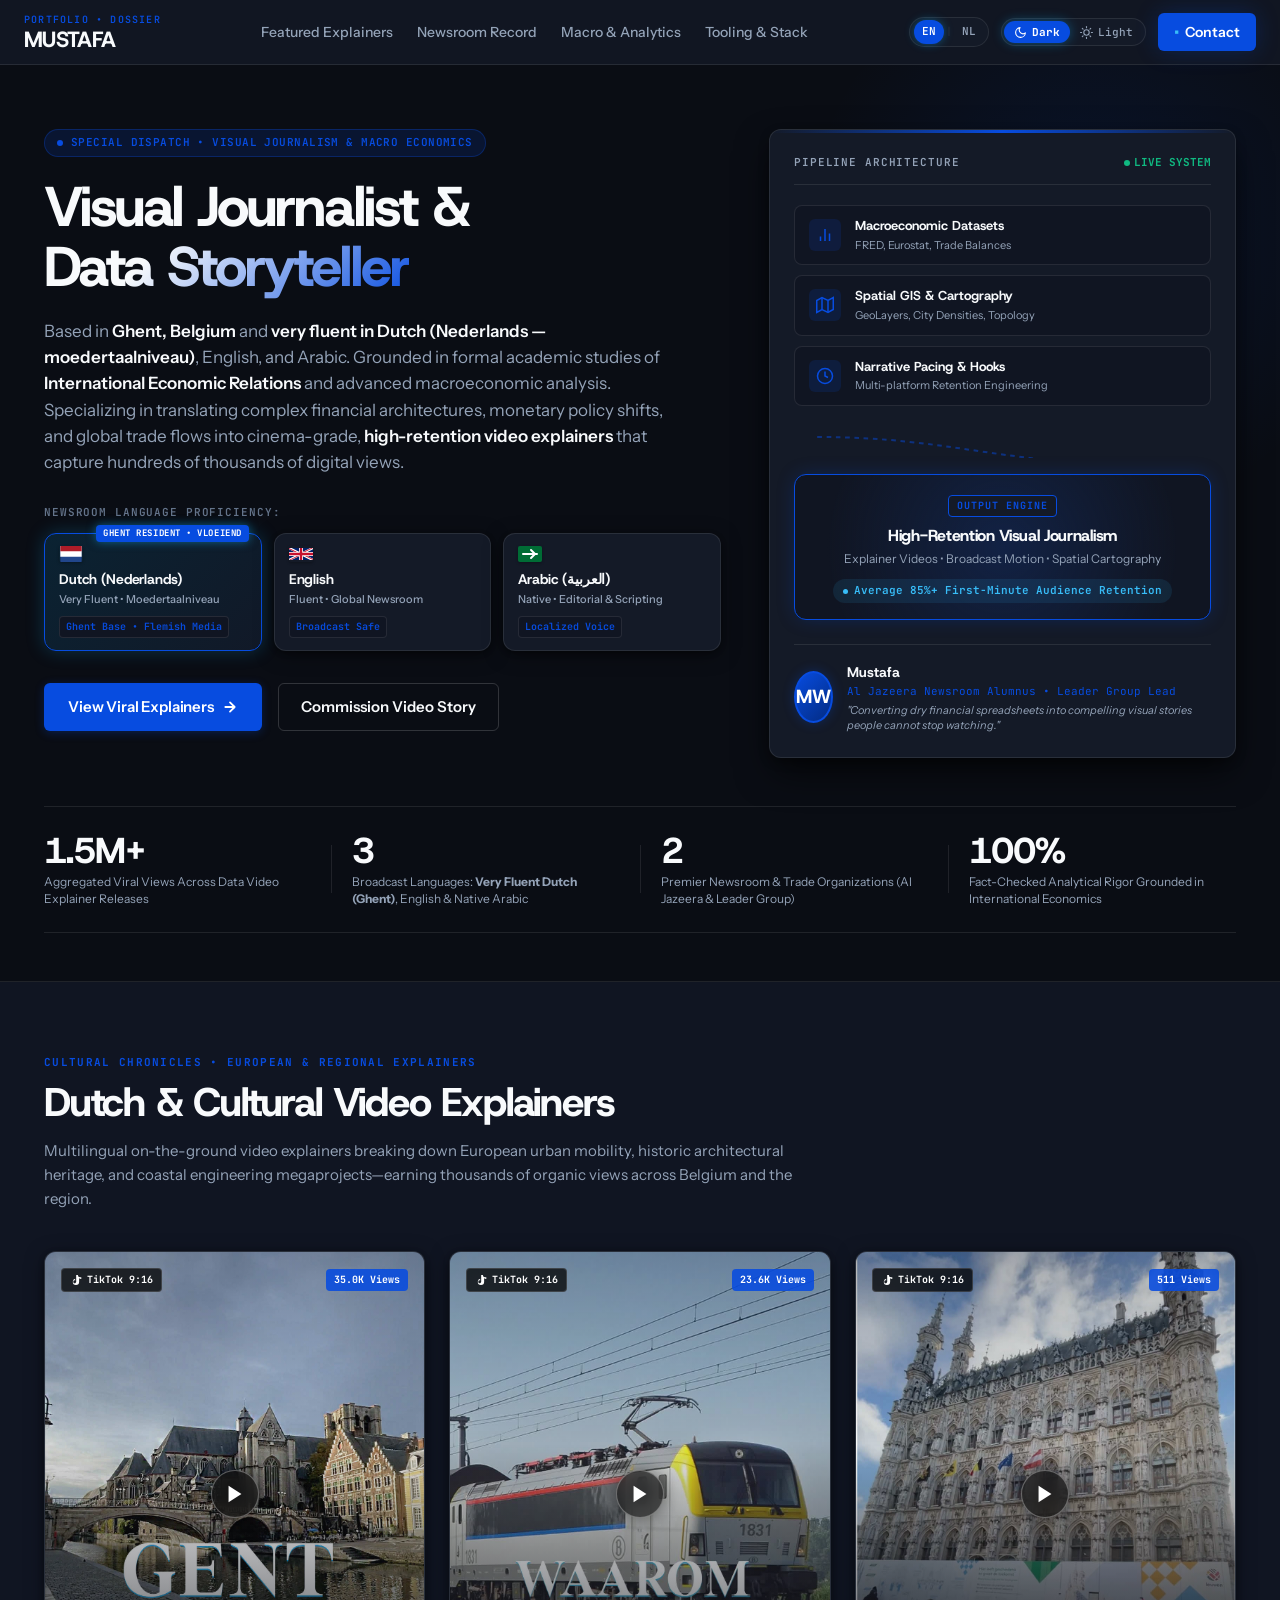
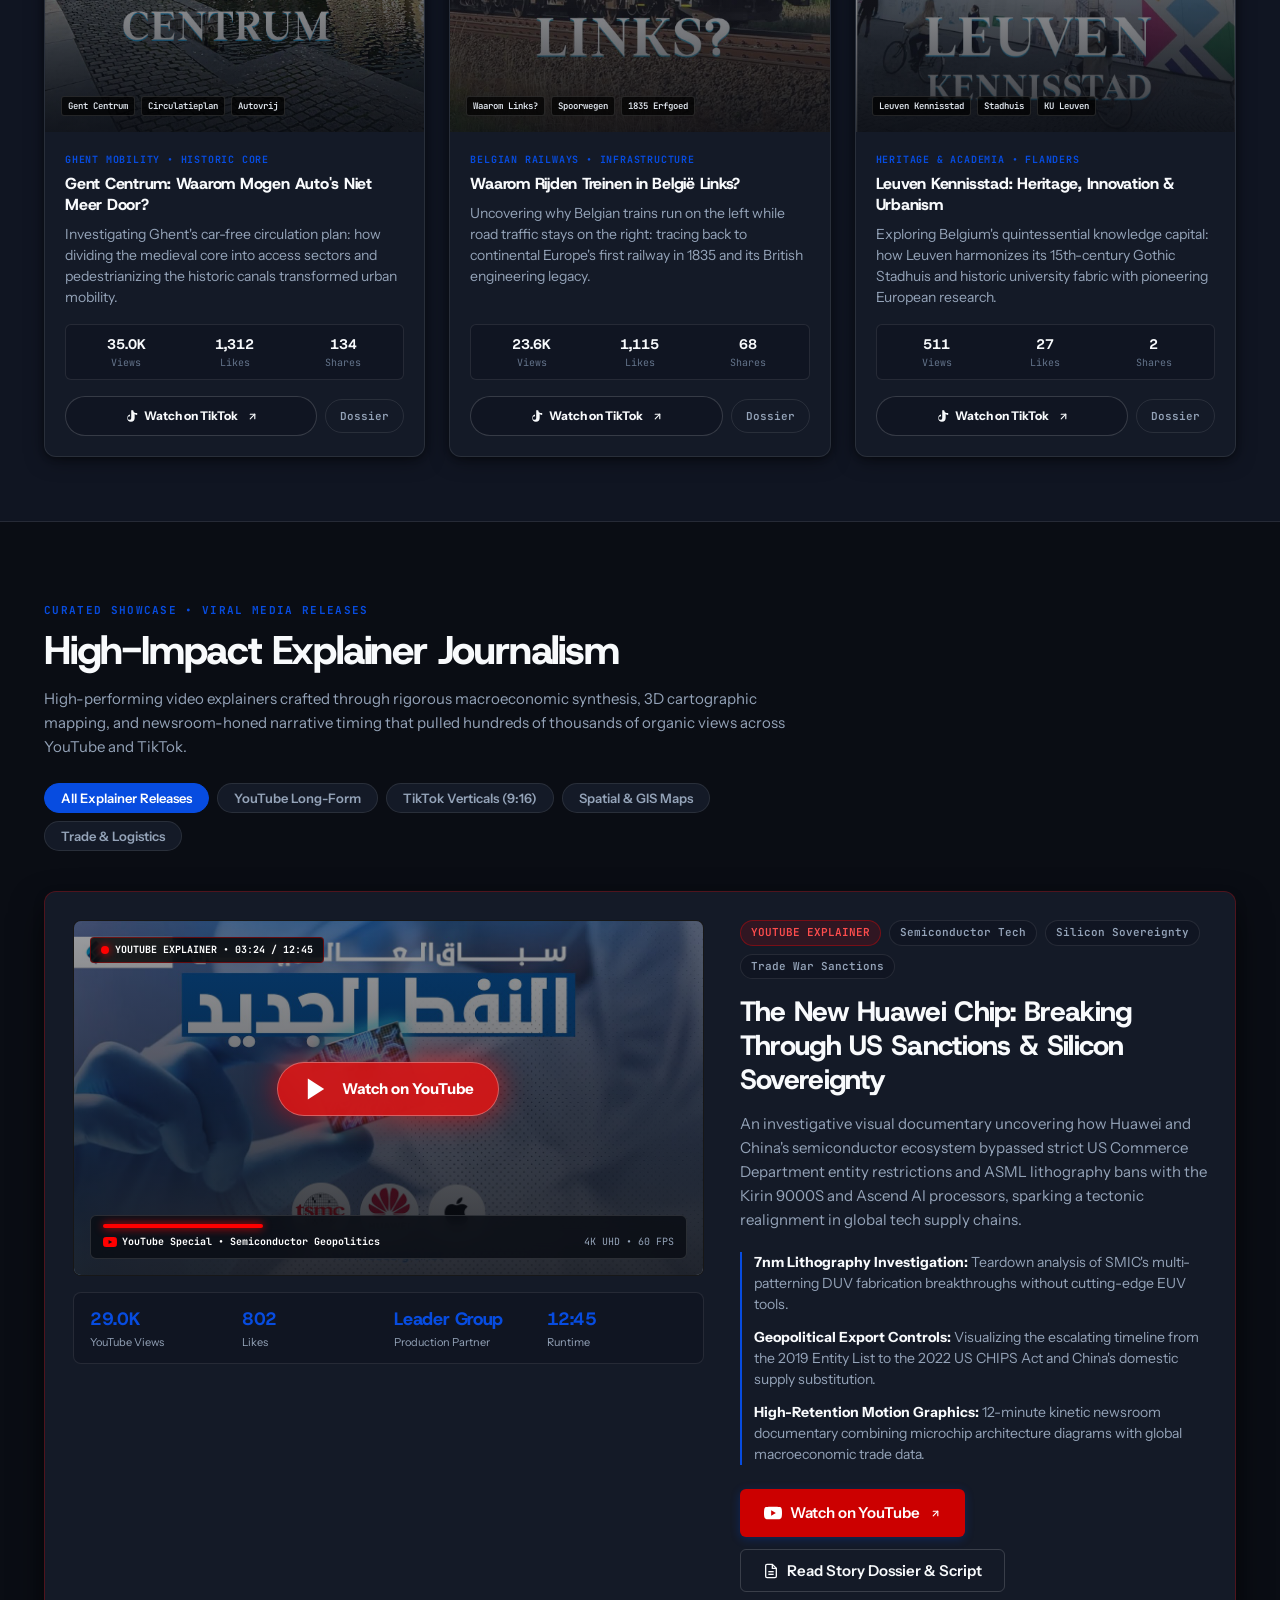
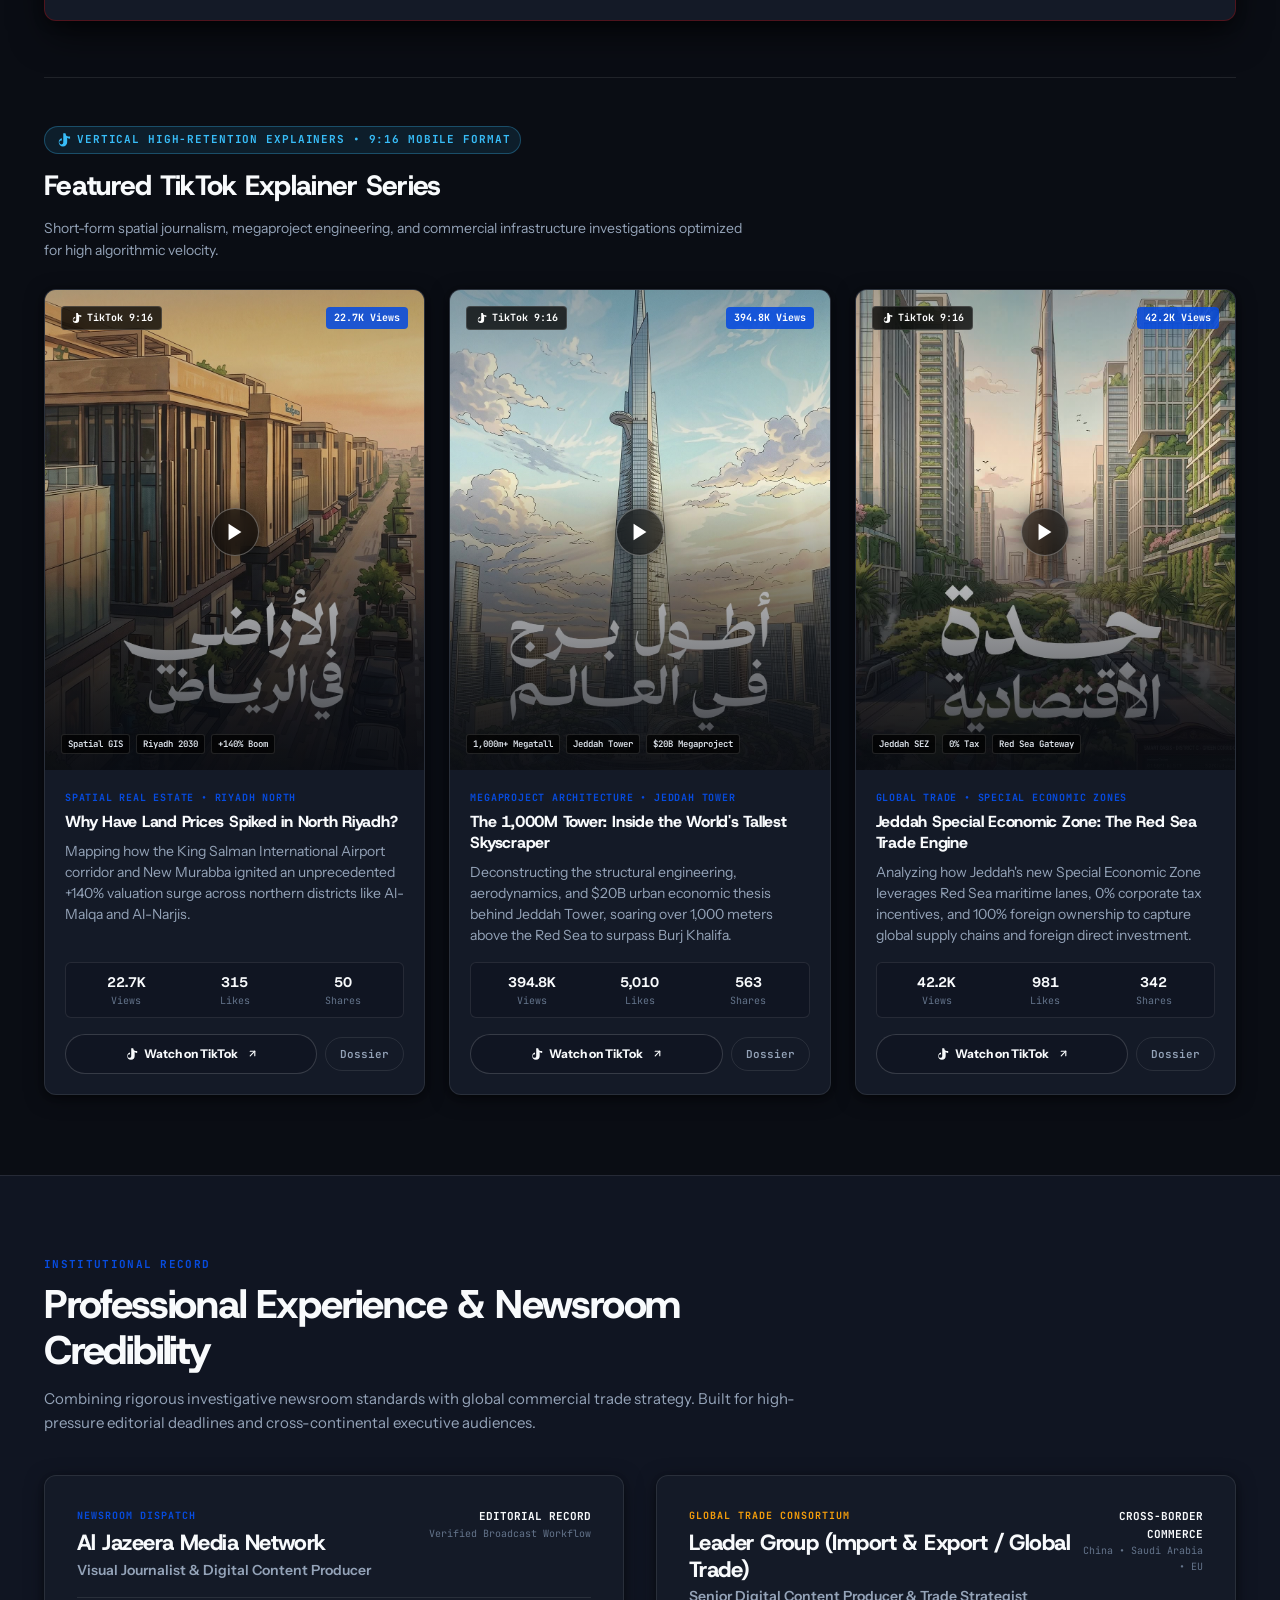
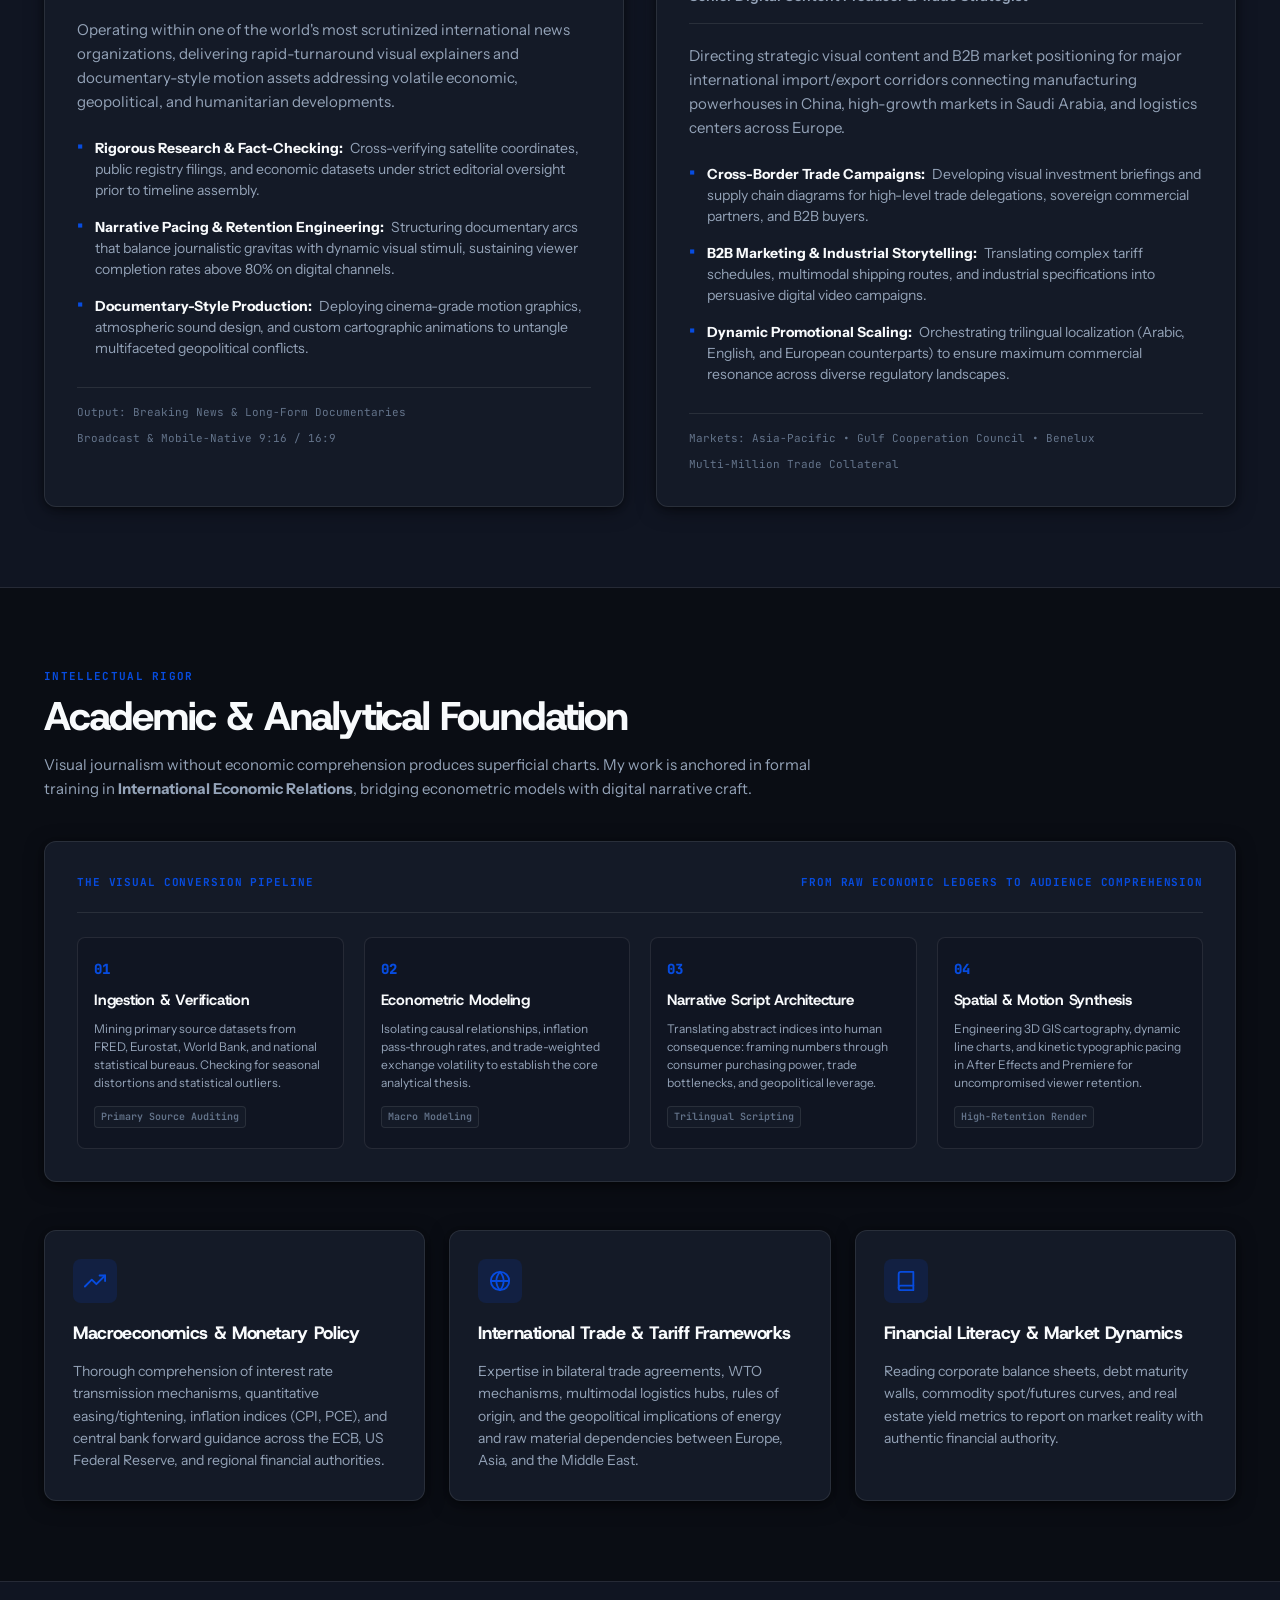
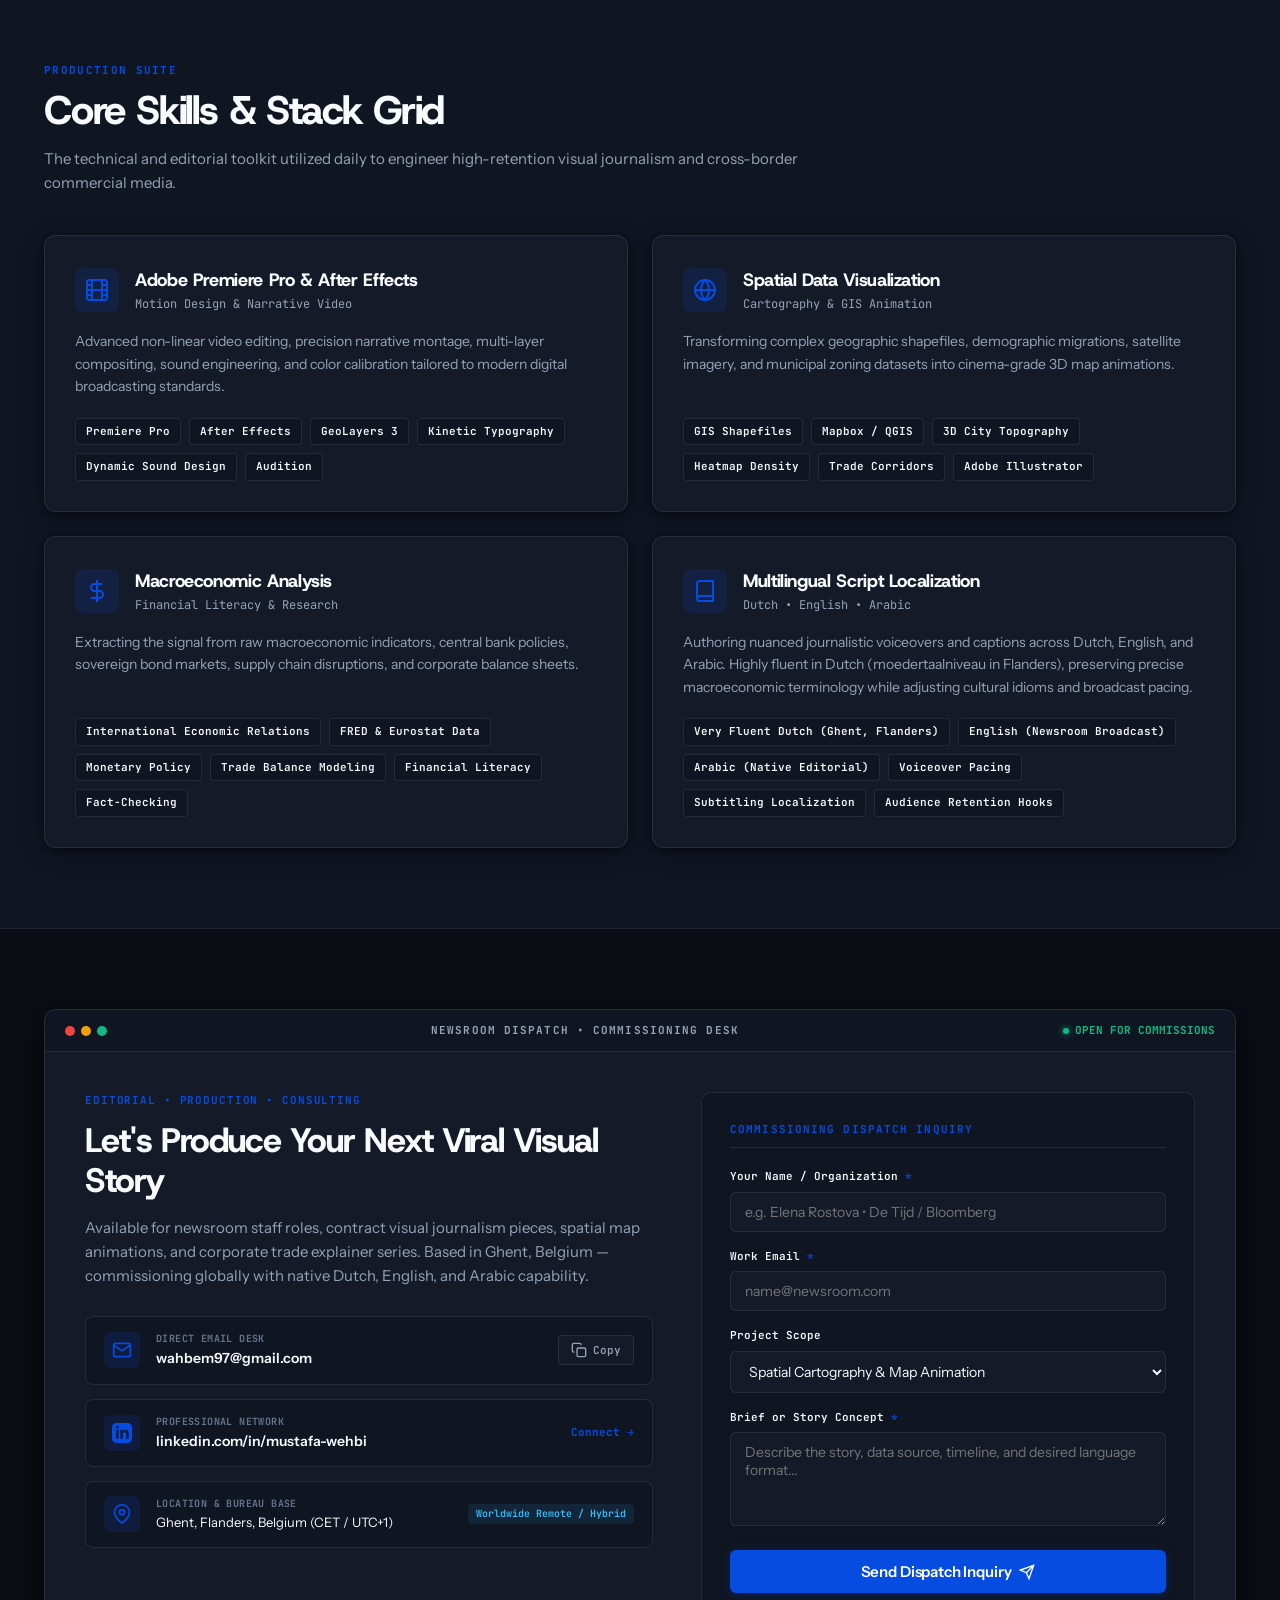
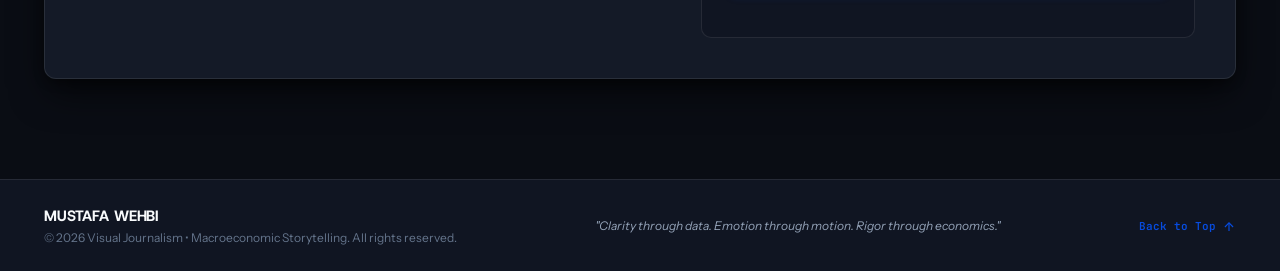
==== commit 6e651320: "Replace all emojis with vector SVG icons and remove portrait photo" ====
--- a/index.html
+++ b/index.html
@@ -51,12 +51,24 @@
         <div class="theme-segmented-switch" role="group" aria-label="Theme mode switcher">
           <button type="button" class="theme-segment-btn" data-theme-val="dark" aria-label="Switch to Slate Dark theme"
             title="Slate Dark">
-            <span class="theme-icon">&#9790;</span>
+            <svg class="theme-icon-svg" width="13" height="13" viewBox="0 0 24 24" fill="none" stroke="currentColor" stroke-width="2" stroke-linecap="round" stroke-linejoin="round" aria-hidden="true">
+              <path d="M21 12.79A9 9 0 1 1 11.21 3 7 7 0 0 0 21 12.79z"></path>
+            </svg>
             <span class="theme-label">Dark</span>
           </button>
           <button type="button" class="theme-segment-btn" data-theme-val="light"
             aria-label="Switch to Newsprint Light theme" title="Newsprint Light">
-            <span class="theme-icon">&#9788;</span>
+            <svg class="theme-icon-svg" width="13" height="13" viewBox="0 0 24 24" fill="none" stroke="currentColor" stroke-width="2" stroke-linecap="round" stroke-linejoin="round" aria-hidden="true">
+              <circle cx="12" cy="12" r="5"></circle>
+              <line x1="12" y1="1" x2="12" y2="3"></line>
+              <line x1="12" y1="21" x2="12" y2="23"></line>
+              <line x1="4.22" y1="4.22" x2="5.64" y2="5.64"></line>
+              <line x1="18.36" y1="18.36" x2="19.78" y2="19.78"></line>
+              <line x1="1" y1="12" x2="3" y2="12"></line>
+              <line x1="21" y1="12" x2="23" y2="12"></line>
+              <line x1="4.22" y1="19.78" x2="5.64" y2="18.36"></line>
+              <line x1="18.36" y1="5.64" x2="19.78" y2="4.22"></line>
+            </svg>
             <span class="theme-label">Light</span>
           </button>
         </div>
@@ -101,7 +113,13 @@
               <div class="badge-title">NEWSROOM LANGUAGE PROFICIENCY:</div>
               <div class="badges-row">
                 <div class="lang-badge highlight-dutch" data-lang="nl">
-                  <div class="lang-flag">&#127475;&#127473;</div>
+                  <div class="lang-flag" aria-hidden="true">
+                    <svg width="24" height="16" viewBox="0 0 640 480" style="border-radius: 2px; box-shadow: 0 1px 3px rgba(0,0,0,0.3);">
+                      <path fill="#21468B" d="M0 0h640v480H0z"/>
+                      <path fill="#FFF" d="M0 0h640v320H0z"/>
+                      <path fill="#AE1C28" d="M0 0h640v160H0z"/>
+                    </svg>
+                  </div>
                   <div class="lang-info">
                     <span class="lang-name">Dutch (Nederlands)</span>
                     <span class="lang-level">Very Fluent &bull; Moedertaalniveau</span>
@@ -110,7 +128,19 @@
                 </div>
 
                 <div class="lang-badge" data-lang="en">
-                  <div class="lang-flag">&#127468;&#127463;</div>
+                  <div class="lang-flag" aria-hidden="true">
+                    <svg width="24" height="16" viewBox="0 0 60 30" style="border-radius: 2px; box-shadow: 0 1px 3px rgba(0,0,0,0.3);">
+                      <clipPath id="uk-flag-clip"><path d="M0,0 v30 h60 v-30 z"/></clipPath>
+                      <clipPath id="uk-diag-clip"><path d="M30,15 h30 v15 z v15 h-30 z h-30 v-15 z v-15 h30 z"/></clipPath>
+                      <g clip-path="url(#uk-flag-clip)">
+                        <path d="M0,0 v30 h60 v-30 z" fill="#012169"/>
+                        <path d="M0,0 L60,30 M60,0 L0,30" stroke="#fff" stroke-width="6"/>
+                        <path d="M0,0 L60,30 M60,0 L0,30" clip-path="url(#uk-diag-clip)" stroke="#C8102E" stroke-width="4"/>
+                        <path d="M30,0 v30 M0,15 h60" stroke="#fff" stroke-width="10"/>
+                        <path d="M30,0 v30 M0,15 h60" stroke="#C8102E" stroke-width="6"/>
+                      </g>
+                    </svg>
+                  </div>
                   <div class="lang-info">
                     <span class="lang-name">English</span>
                     <span class="lang-level">Fluent &bull; Global Newsroom</span>
@@ -119,7 +149,12 @@
                 </div>
 
                 <div class="lang-badge" data-lang="ar">
-                  <div class="lang-flag">&#127480;&#127462;</div>
+                  <div class="lang-flag" aria-hidden="true">
+                    <svg width="24" height="16" viewBox="0 0 24 16" style="border-radius: 2px; box-shadow: 0 1px 3px rgba(0,0,0,0.3);">
+                      <rect width="24" height="16" fill="#006c35"/>
+                      <path d="M5 8h14M13 4l4 4-4 4" stroke="#ffffff" stroke-width="2" stroke-linecap="round" stroke-linejoin="round" fill="none"/>
+                    </svg>
+                  </div>
                   <div class="lang-info">
                     <span class="lang-name">Arabic (العربية)</span>
                     <span class="lang-level">Native &bull; Editorial &amp; Scripting</span>
@@ -225,8 +260,7 @@
 
               <!-- Mini Editorial Profile Card within Hero -->
               <div class="hero-author-strip">
-                <img src="assets/mustafa_portrait.jpg" alt="Mustafa — Visual Journalist &amp; Digital Content Producer"
-                  class="author-avatar" width="56" height="56" loading="eager">
+                <div class="author-avatar author-monogram" aria-label="Mustafa Wehbi">MW</div>
                 <div class="author-meta">
                   <span class="author-name">Mustafa</span>
                   <span class="author-cred">Al Jazeera Newsroom Alumnus &bull; Leader Group Lead</span>
@@ -336,7 +370,7 @@
                     <path
                       d="M19.589 6.686a4.793 4.793 0 0 1-3.77-4.245V2h-3.445v13.672a2.896 2.896 0 0 1-5.201 1.743 2.895 2.895 0 0 1 3.125-4.631V9.288a6.34 6.34 0 0 0-4.708 6.136 6.34 6.34 0 0 0 6.34 6.34 6.34 6.34 0 0 0 6.34-6.34V8.584a8.214 8.214 0 0 0 4.319 1.547V6.686z" />
                   </svg>
-                  <span>Watch on TikTok ↗</span>
+                  <span>Watch on TikTok</span><svg width="11" height="11" viewBox="0 0 24 24" fill="none" stroke="currentColor" stroke-width="2.5" stroke-linecap="round" stroke-linejoin="round" style="margin-left: 3px;" aria-hidden="true"><line x1="7" y1="17" x2="17" y2="7"></line><polyline points="7 7 17 7 17 17"></polyline></svg>
                 </a>
                 <button class="btn-dossier-pill btn-open-dossier" data-project="ghent-mobility">
                   <span>Dossier</span>
@@ -403,7 +437,7 @@
                     <path
                       d="M19.589 6.686a4.793 4.793 0 0 1-3.77-4.245V2h-3.445v13.672a2.896 2.896 0 0 1-5.201 1.743 2.895 2.895 0 0 1 3.125-4.631V9.288a6.34 6.34 0 0 0-4.708 6.136 6.34 6.34 0 0 0 6.34 6.34 6.34 6.34 0 0 0 6.34-6.34V8.584a8.214 8.214 0 0 0 4.319 1.547V6.686z" />
                   </svg>
-                  <span>Watch on TikTok ↗</span>
+                  <span>Watch on TikTok</span><svg width="11" height="11" viewBox="0 0 24 24" fill="none" stroke="currentColor" stroke-width="2.5" stroke-linecap="round" stroke-linejoin="round" style="margin-left: 3px;" aria-hidden="true"><line x1="7" y1="17" x2="17" y2="7"></line><polyline points="7 7 17 7 17 17"></polyline></svg>
                 </a>
                 <button class="btn-dossier-pill btn-open-dossier" data-project="belgian-trains-left">
                   <span>Dossier</span>
@@ -470,7 +504,7 @@
                     <path
                       d="M19.589 6.686a4.793 4.793 0 0 1-3.77-4.245V2h-3.445v13.672a2.896 2.896 0 0 1-5.201 1.743 2.895 2.895 0 0 1 3.125-4.631V9.288a6.34 6.34 0 0 0-4.708 6.136 6.34 6.34 0 0 0 6.34 6.34 6.34 6.34 0 0 0 6.34-6.34V8.584a8.214 8.214 0 0 0 4.319 1.547V6.686z" />
                   </svg>
-                  <span>Watch on TikTok ↗</span>
+                  <span>Watch on TikTok</span><svg width="11" height="11" viewBox="0 0 24 24" fill="none" stroke="currentColor" stroke-width="2.5" stroke-linecap="round" stroke-linejoin="round" style="margin-left: 3px;" aria-hidden="true"><line x1="7" y1="17" x2="17" y2="7"></line><polyline points="7 7 17 7 17 17"></polyline></svg>
                 </a>
                 <button class="btn-dossier-pill btn-open-dossier" data-project="leuven-knowledge">
                   <span>Dossier</span>
@@ -609,7 +643,7 @@
                   <path
                     d="M23.498 6.186a3.016 3.016 0 0 0-2.122-2.136C19.505 3.545 12 3.545 12 3.545s-7.505 0-9.377.505A3.017 3.017 0 0 0 .502 6.186C0 8.07 0 12 0 12s0 3.93.502 5.814a3.016 3.016 0 0 0 2.122 2.136c1.871.505 9.376.505 9.376.505s7.505 0 9.377-.505a3.015 3.015 0 0 0 2.122-2.136C24 15.93 24 12 24 12s0-3.93-.502-5.814zM9.545 15.568V8.432L15.818 12l-6.273 3.568z" />
                 </svg>
-                <span>Watch on YouTube ↗</span>
+                <span>Watch on YouTube</span><svg width="11" height="11" viewBox="0 0 24 24" fill="none" stroke="currentColor" stroke-width="2.5" stroke-linecap="round" stroke-linejoin="round" style="margin-left: 3px;" aria-hidden="true"><line x1="7" y1="17" x2="17" y2="7"></line><polyline points="7 7 17 7 17 17"></polyline></svg>
               </a>
 
               <button class="btn-secondary btn-open-dossier" data-project="huawei-chip">
@@ -704,7 +738,7 @@
                       <path
                         d="M19.589 6.686a4.793 4.793 0 0 1-3.77-4.245V2h-3.445v13.672a2.896 2.896 0 0 1-5.201 1.743 2.895 2.895 0 0 1 3.125-4.631V9.288a6.34 6.34 0 0 0-4.708 6.136 6.34 6.34 0 0 0 6.34 6.34 6.34 6.34 0 0 0 6.34-6.34V8.584a8.214 8.214 0 0 0 4.319 1.547V6.686z" />
                     </svg>
-                    <span>Watch on TikTok ↗</span>
+                    <span>Watch on TikTok</span><svg width="11" height="11" viewBox="0 0 24 24" fill="none" stroke="currentColor" stroke-width="2.5" stroke-linecap="round" stroke-linejoin="round" style="margin-left: 3px;" aria-hidden="true"><line x1="7" y1="17" x2="17" y2="7"></line><polyline points="7 7 17 7 17 17"></polyline></svg>
                   </a>
                   <button class="btn-dossier-pill btn-open-dossier" data-project="north-riyadh">
                     <span>Dossier</span>
@@ -773,7 +807,7 @@
                       <path
                         d="M19.589 6.686a4.793 4.793 0 0 1-3.77-4.245V2h-3.445v13.672a2.896 2.896 0 0 1-5.201 1.743 2.895 2.895 0 0 1 3.125-4.631V9.288a6.34 6.34 0 0 0-4.708 6.136 6.34 6.34 0 0 0 6.34 6.34 6.34 6.34 0 0 0 6.34-6.34V8.584a8.214 8.214 0 0 0 4.319 1.547V6.686z" />
                     </svg>
-                    <span>Watch on TikTok ↗</span>
+                    <span>Watch on TikTok</span><svg width="11" height="11" viewBox="0 0 24 24" fill="none" stroke="currentColor" stroke-width="2.5" stroke-linecap="round" stroke-linejoin="round" style="margin-left: 3px;" aria-hidden="true"><line x1="7" y1="17" x2="17" y2="7"></line><polyline points="7 7 17 7 17 17"></polyline></svg>
                   </a>
                   <button class="btn-dossier-pill btn-open-dossier" data-project="tallest-building">
                     <span>Dossier</span>
@@ -842,7 +876,7 @@
                       <path
                         d="M19.589 6.686a4.793 4.793 0 0 1-3.77-4.245V2h-3.445v13.672a2.896 2.896 0 0 1-5.201 1.743 2.895 2.895 0 0 1 3.125-4.631V9.288a6.34 6.34 0 0 0-4.708 6.136 6.34 6.34 0 0 0 6.34 6.34 6.34 6.34 0 0 0 6.34-6.34V8.584a8.214 8.214 0 0 0 4.319 1.547V6.686z" />
                     </svg>
-                    <span>Watch on TikTok ↗</span>
+                    <span>Watch on TikTok</span><svg width="11" height="11" viewBox="0 0 24 24" fill="none" stroke="currentColor" stroke-width="2.5" stroke-linecap="round" stroke-linejoin="round" style="margin-left: 3px;" aria-hidden="true"><line x1="7" y1="17" x2="17" y2="7"></line><polyline points="7 7 17 7 17 17"></polyline></svg>
                   </a>
                   <button class="btn-dossier-pill btn-open-dossier" data-project="jeddah-sez">
                     <span>Dossier</span>
@@ -1051,7 +1085,12 @@
         <!-- Analytical Knowledge Pillars -->
         <div class="knowledge-pillars-grid">
           <div class="knowledge-card">
-            <div class="k-icon">&#128200;</div>
+            <div class="k-icon" aria-hidden="true">
+              <svg width="22" height="22" viewBox="0 0 24 24" fill="none" stroke="currentColor" stroke-width="2" stroke-linecap="round" stroke-linejoin="round">
+                <polyline points="23 6 13.5 15.5 8.5 10.5 1 18"></polyline>
+                <polyline points="17 6 23 6 23 12"></polyline>
+              </svg>
+            </div>
             <h3 class="k-title">Macroeconomics &amp; Monetary Policy</h3>
             <p class="k-desc">
               Thorough comprehension of interest rate transmission mechanisms, quantitative easing/tightening, inflation
@@ -1061,7 +1100,13 @@
           </div>
 
           <div class="knowledge-card">
-            <div class="k-icon">&#127757;</div>
+            <div class="k-icon" aria-hidden="true">
+              <svg width="22" height="22" viewBox="0 0 24 24" fill="none" stroke="currentColor" stroke-width="2" stroke-linecap="round" stroke-linejoin="round">
+                <circle cx="12" cy="12" r="10"></circle>
+                <line x1="2" y1="12" x2="22" y2="12"></line>
+                <path d="M12 2a15.3 15.3 0 0 1 4 10 15.3 15.3 0 0 1-4 10 15.3 15.3 0 0 1-4-10 15.3 15.3 0 0 1 4-10z"></path>
+              </svg>
+            </div>
             <h3 class="k-title">International Trade &amp; Tariff Frameworks</h3>
             <p class="k-desc">
               Expertise in bilateral trade agreements, WTO mechanisms, multimodal logistics hubs, rules of origin, and
@@ -1071,7 +1116,12 @@
           </div>
 
           <div class="knowledge-card">
-            <div class="k-icon">&#128218;</div>
+            <div class="k-icon" aria-hidden="true">
+              <svg width="22" height="22" viewBox="0 0 24 24" fill="none" stroke="currentColor" stroke-width="2" stroke-linecap="round" stroke-linejoin="round">
+                <path d="M4 19.5A2.5 2.5 0 0 1 6.5 17H20"></path>
+                <path d="M6.5 2H20v20H6.5A2.5 2.5 0 0 1 4 19.5v-15A2.5 2.5 0 0 1 6.5 2z"></path>
+              </svg>
+            </div>
             <h3 class="k-title">Financial Literacy &amp; Market Dynamics</h3>
             <p class="k-desc">
               Reading corporate balance sheets, debt maturity walls, commodity spot/futures curves, and real estate
--- a/styles.css
+++ b/styles.css
@@ -713,8 +713,13 @@
 }
 
 .lang-flag {
-  font-size: 20px;
+  display: flex;
+  align-items: center;
   margin-bottom: 6px;
+}
+
+.lang-flag svg {
+  display: block;
 }
 
 .lang-info {
@@ -958,6 +963,19 @@
   object-fit: cover;
   border: 2px solid var(--dp-color-accent);
   box-shadow: 0 0 12px rgba(7, 76, 224, 0.3);
+}
+
+.author-avatar.author-monogram {
+  display: flex;
+  align-items: center;
+  justify-content: center;
+  background: linear-gradient(135deg, var(--dp-color-accent), #032b82);
+  color: #ffffff;
+  font-family: var(--dp-font-display);
+  font-weight: 800;
+  font-size: 19px;
+  letter-spacing: -0.02em;
+  user-select: none;
 }
 
 .author-meta {
@@ -1847,8 +1865,21 @@
 }
 
 .k-icon {
-  font-size: 28px;
+  width: 44px;
+  height: 44px;
+  border-radius: 8px;
+  background: var(--dp-color-accent-subtle);
+  color: var(--dp-color-accent);
+  display: flex;
+  align-items: center;
+  justify-content: center;
   margin-bottom: 16px;
+}
+
+.k-icon svg {
+  width: 22px;
+  height: 22px;
+  stroke: var(--dp-color-accent);
 }
 
 .k-title {
